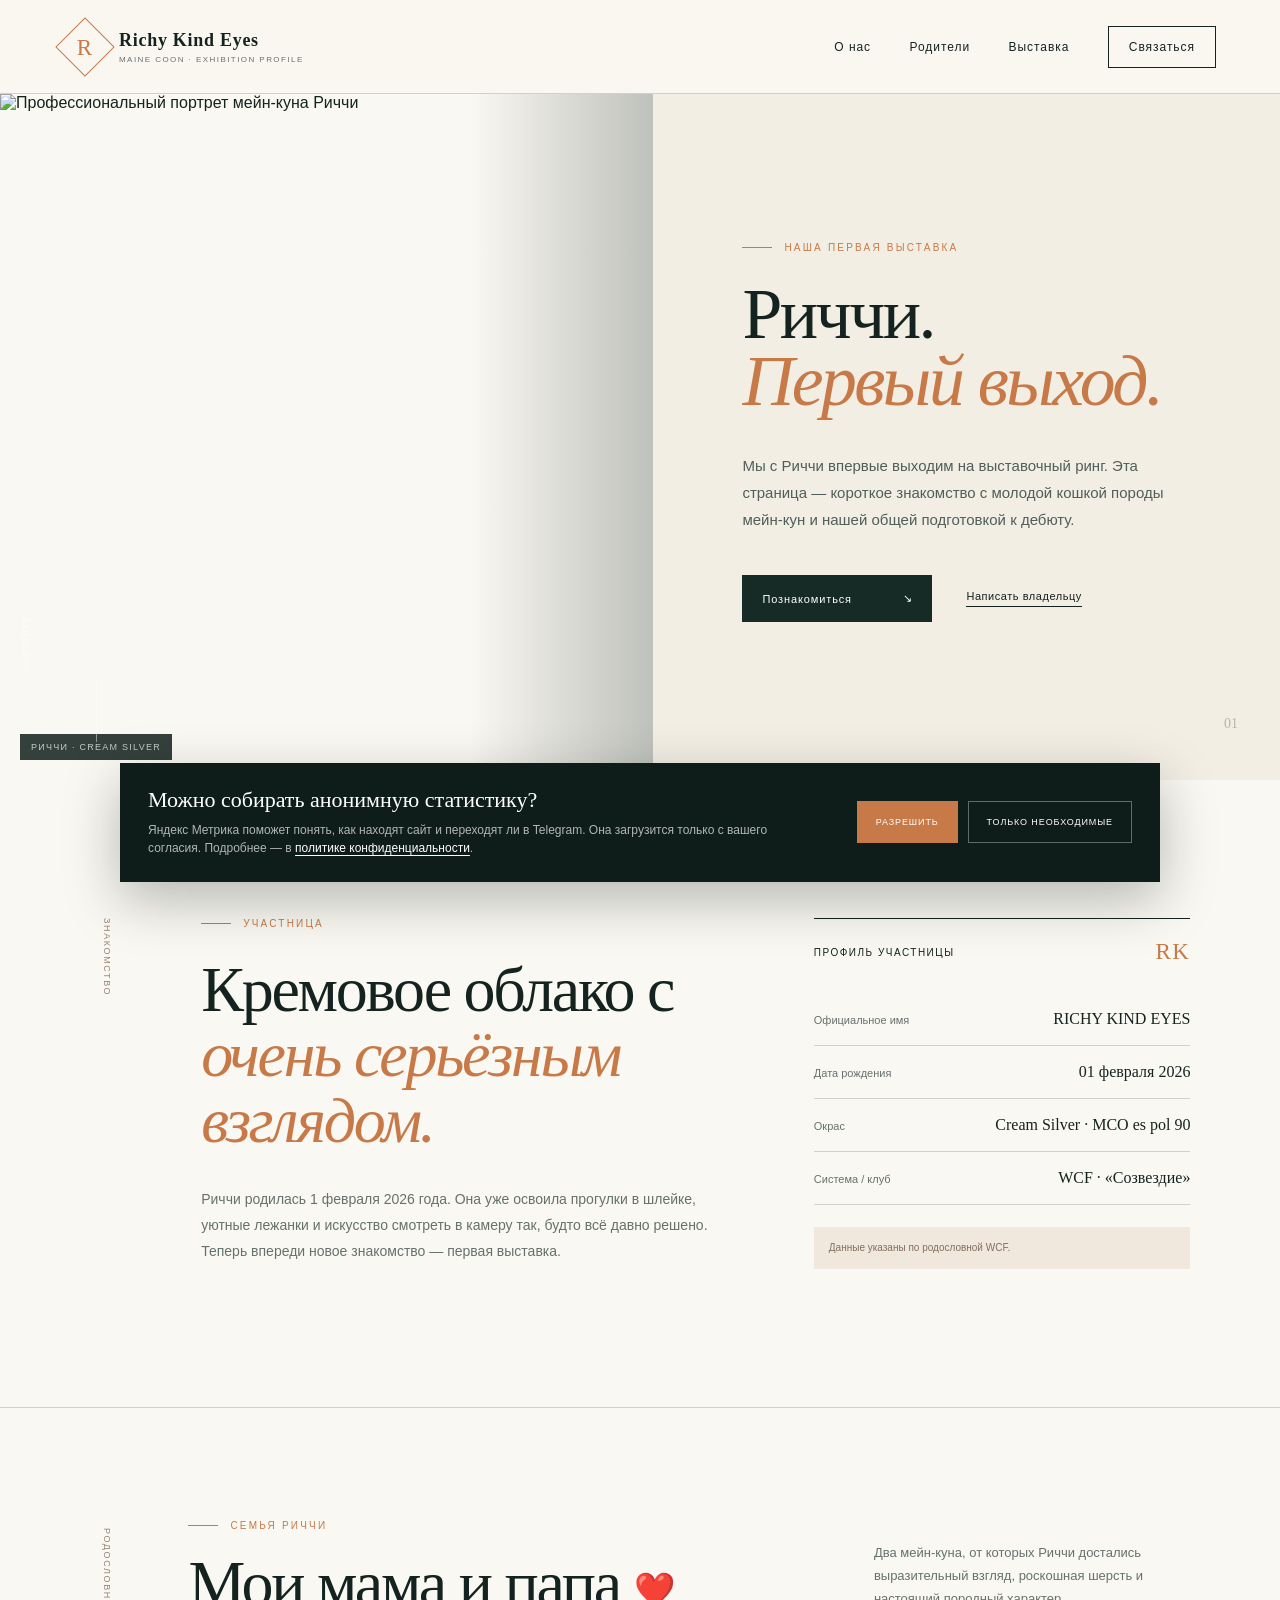
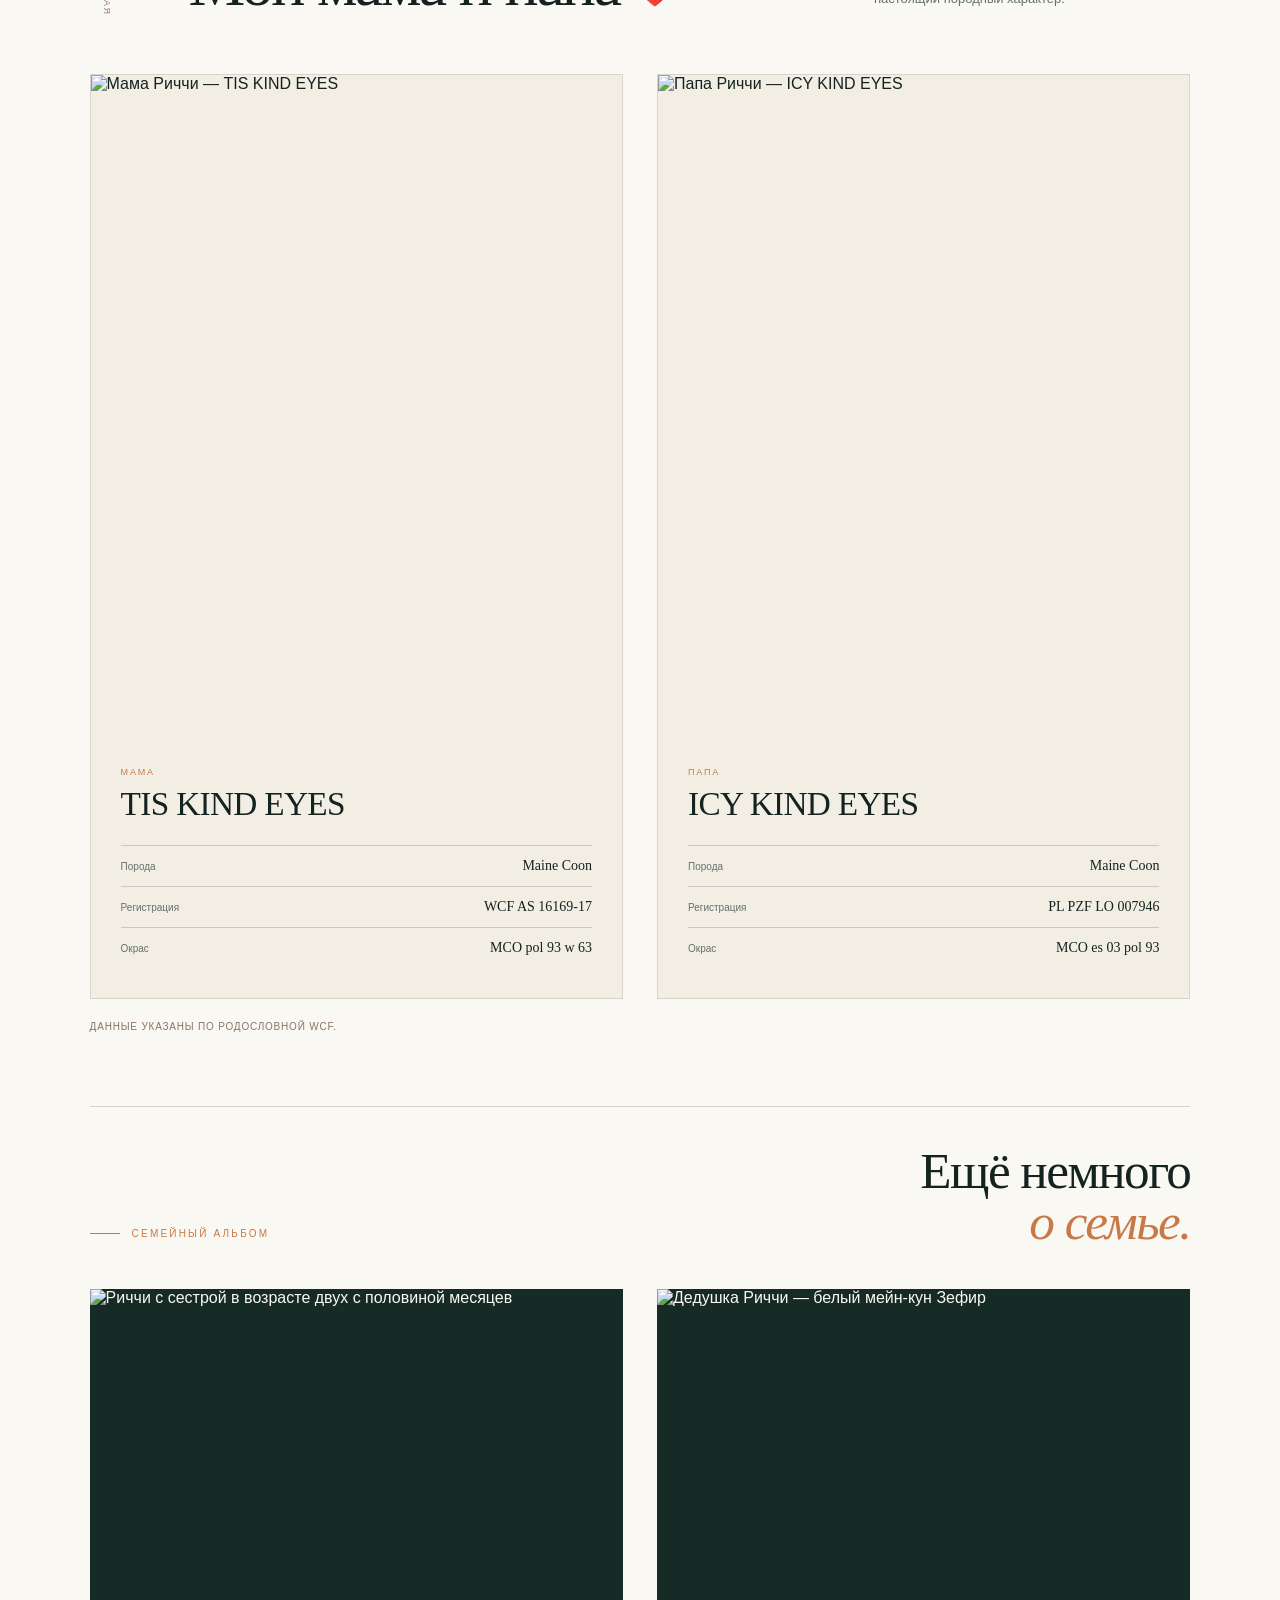
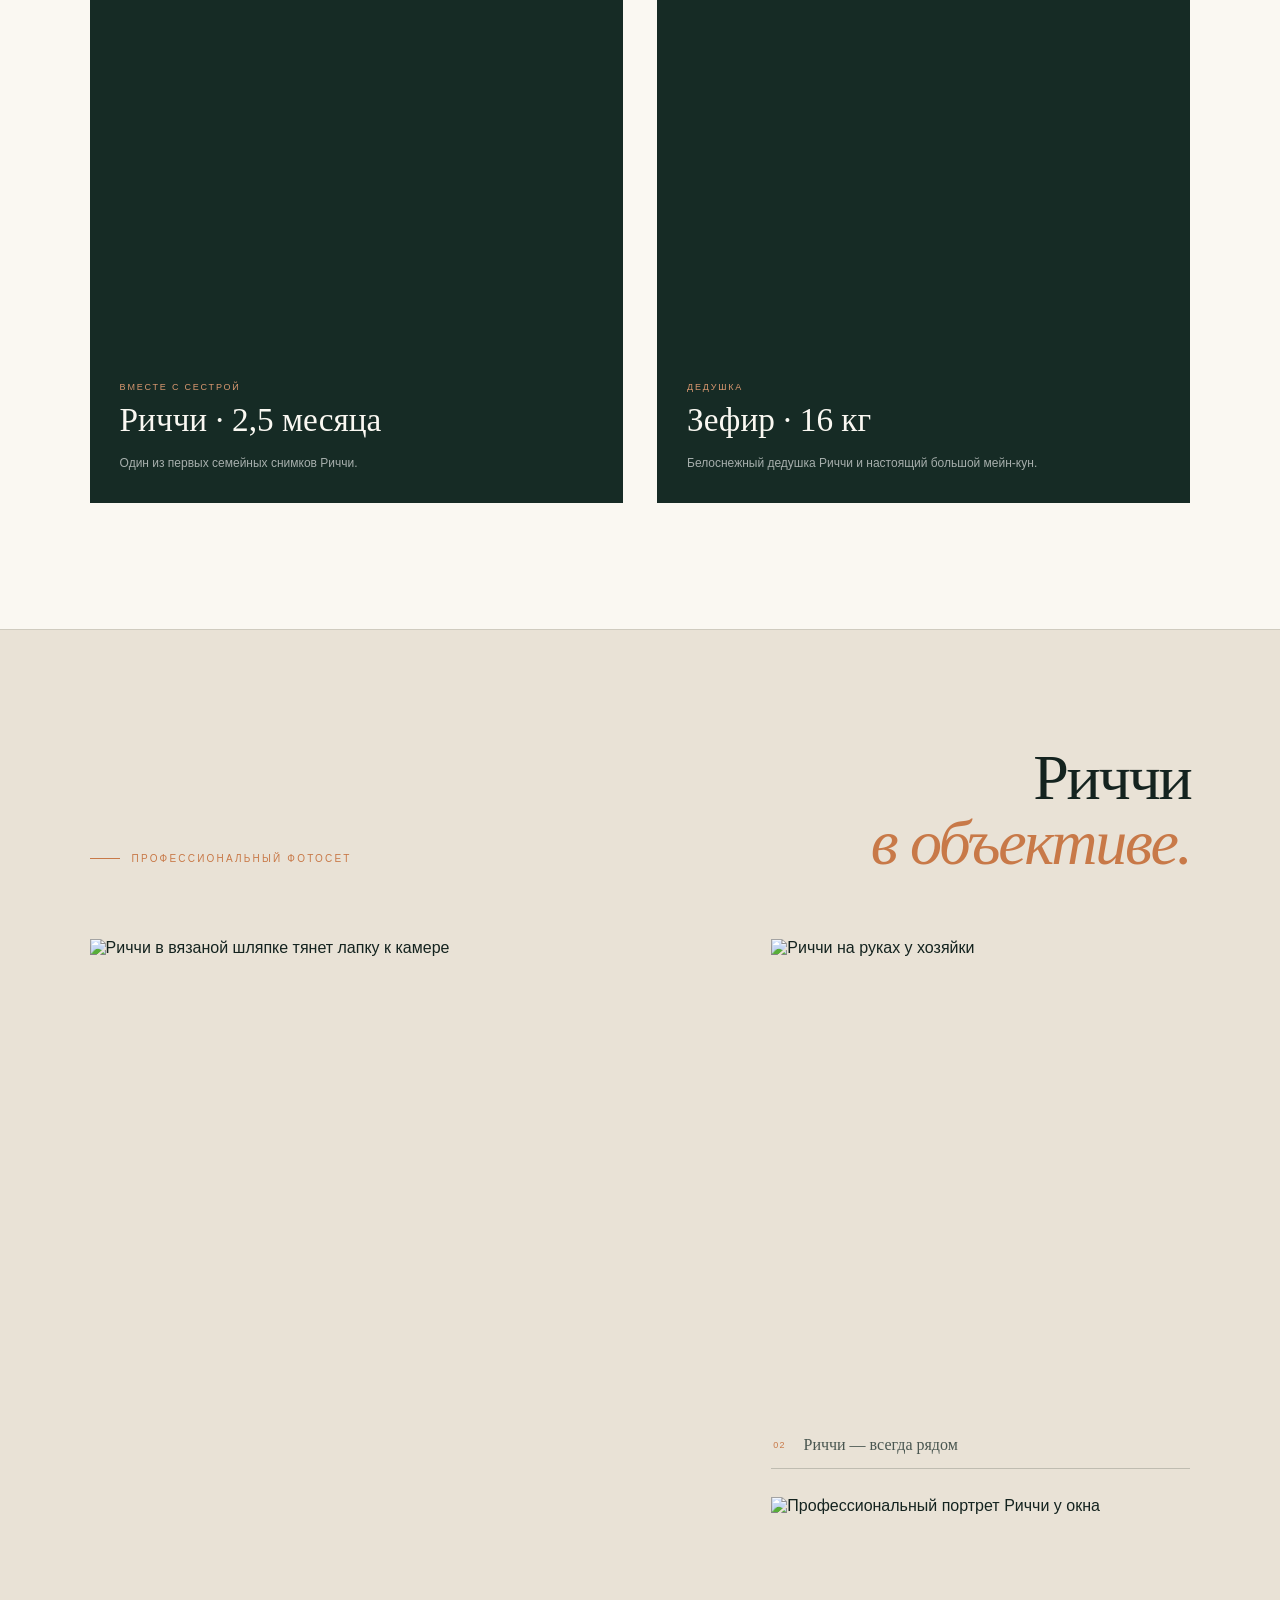
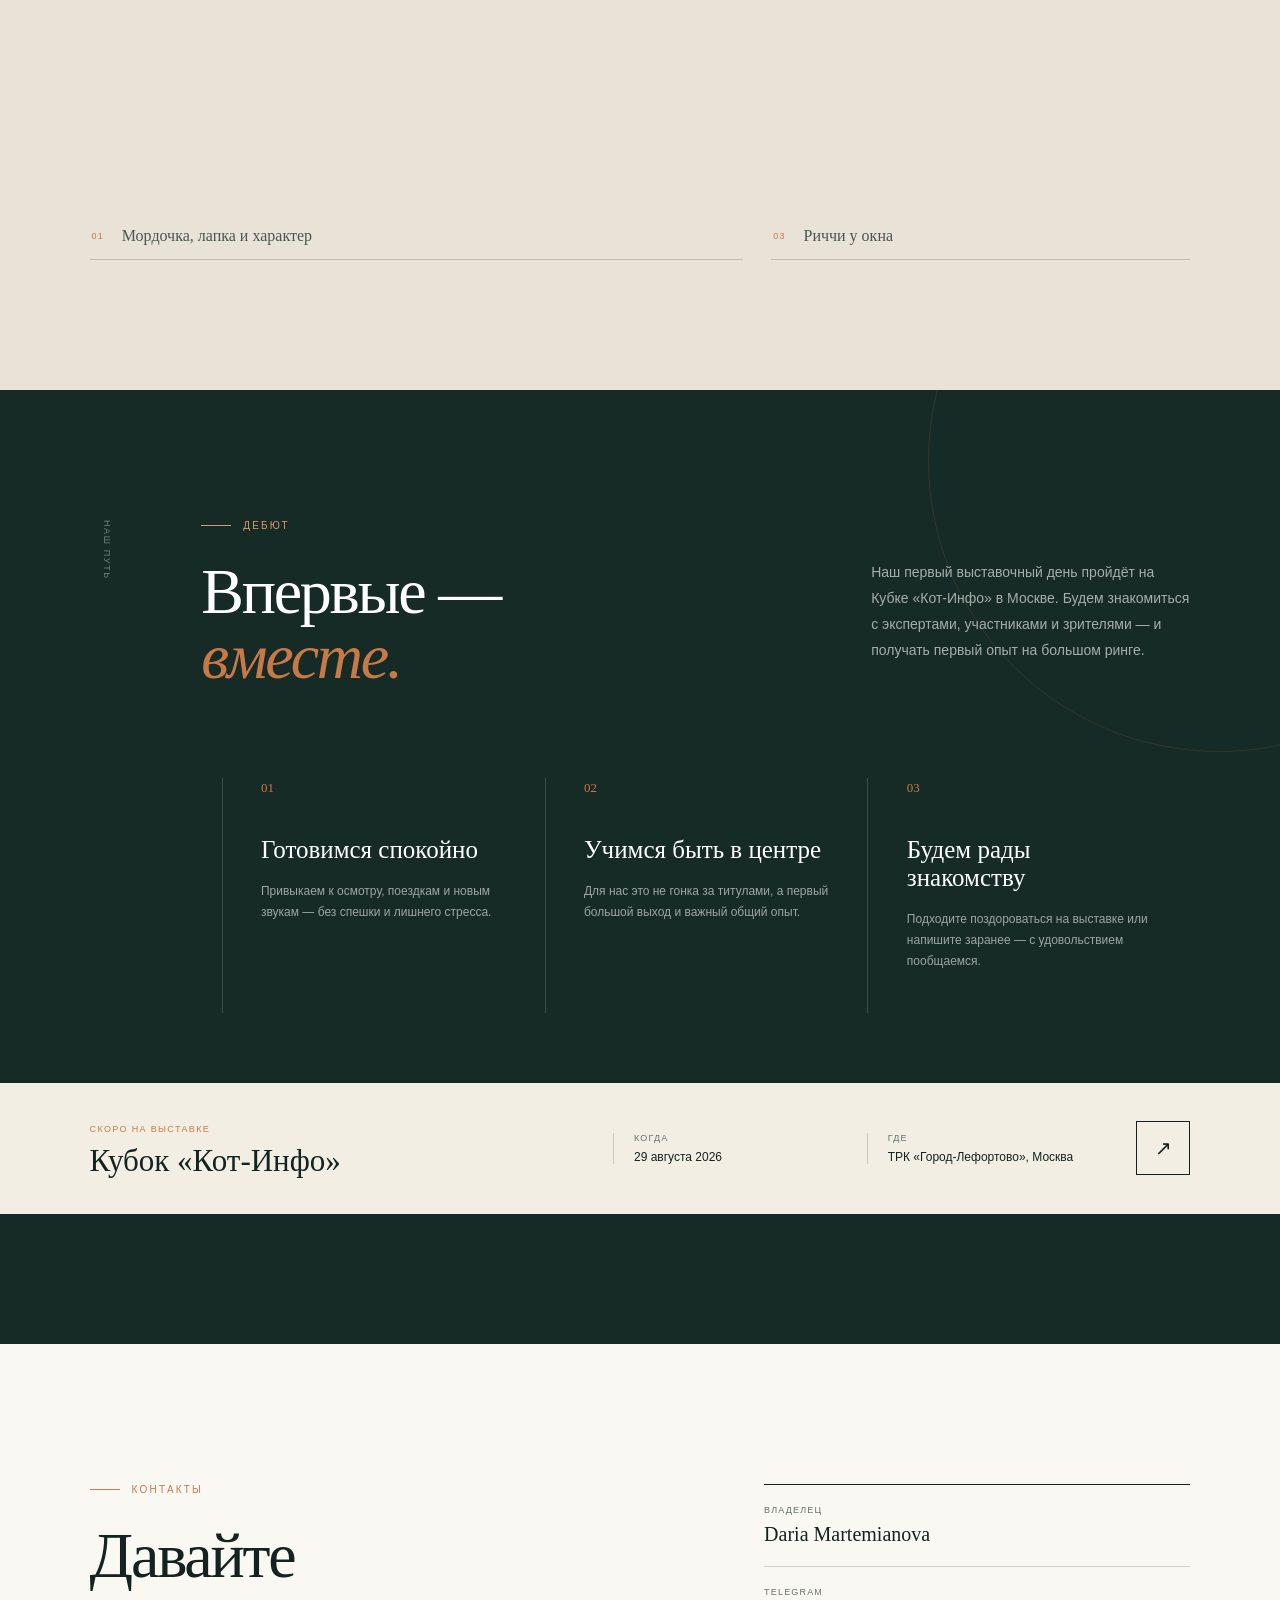
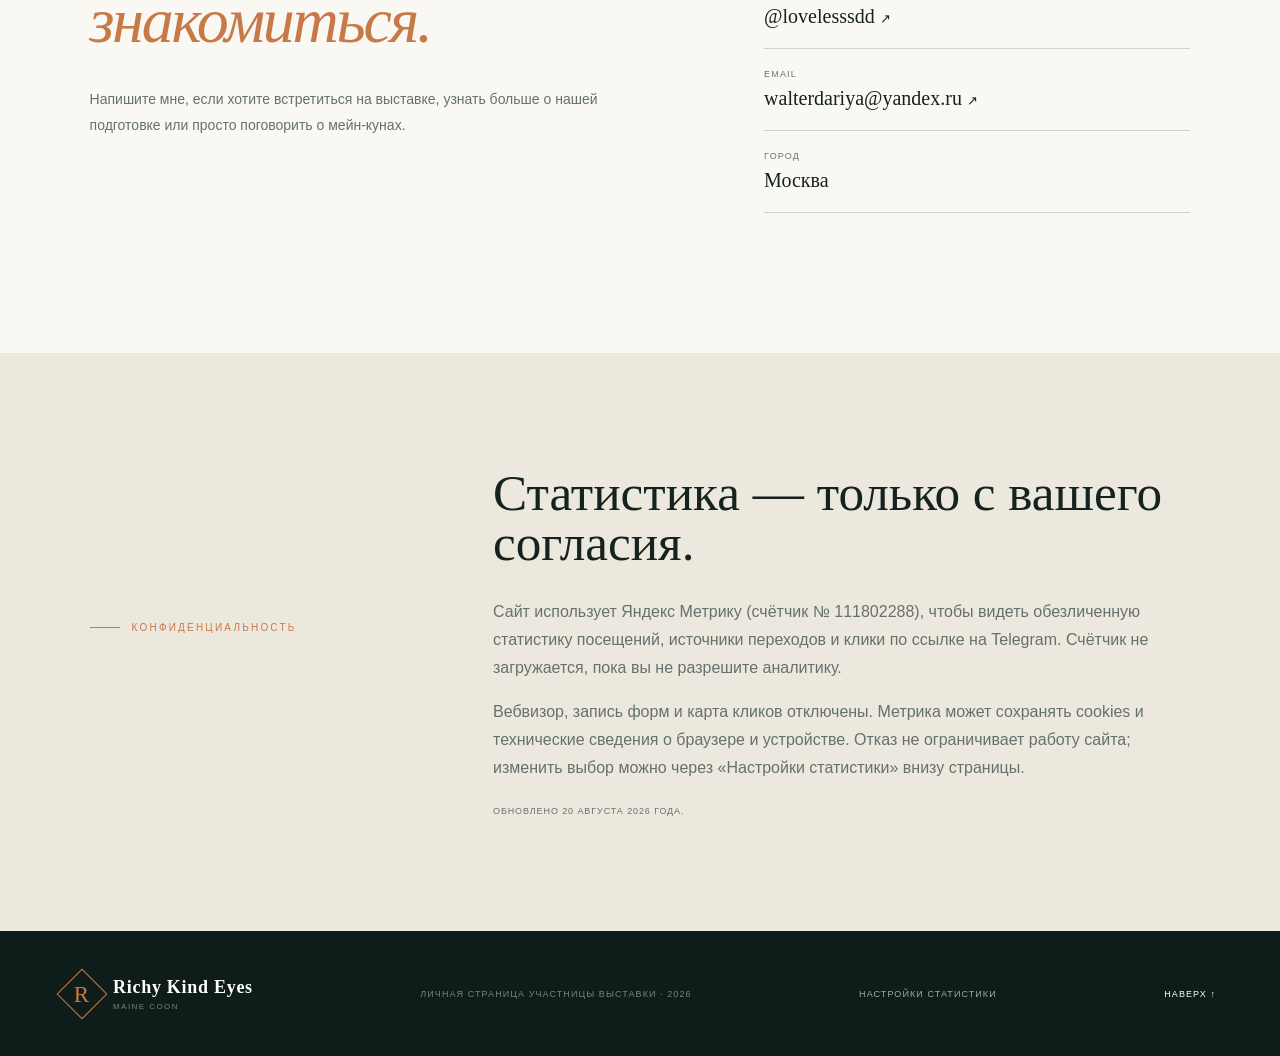
==== docs/index.html @ 2428bc3e "Add privacy-first Yandex Metrica" ====
<!doctype html>
<html lang="ru">
  <head>
    <meta charset="utf-8" />
    <meta name="viewport" content="width=device-width, initial-scale=1" />
    <meta name="theme-color" content="#14231f" />
    <title>Richy Kind Eyes — первая выставка мейн-куна</title>
    <meta
      name="description"
      content="Личная страница мейн-куна Риччи и её владельца: знакомство, первая выставка и контакты."
    />
    <link rel="canonical" href="https://richykindeyespussycat.ru/" />
    <link rel="icon" href="./favicon.svg?v=rk-20260820" type="image/svg+xml" />
    <link rel="stylesheet" href="./styles.css?v=metrika-20260820" />

    <meta property="og:type" content="website" />
    <meta property="og:locale" content="ru_RU" />
    <meta property="og:title" content="Richy Kind Eyes — первая выставка мейн-куна" />
    <meta
      property="og:description"
      content="Знакомство с участницей, история подготовки и контакты владельца."
    />
    <meta property="og:url" content="https://richykindeyespussycat.ru/" />
    <meta property="og:image" content="https://richykindeyespussycat.ru/richy-hero.jpg" />
    <meta property="og:image:width" content="1200" />
    <meta property="og:image:height" content="1600" />
    <meta property="og:image:alt" content="Мейн-кун Риччи" />
    <meta name="twitter:card" content="summary_large_image" />
  </head>
  <body>
    <main>
      <header class="site-header">
        <a class="wordmark" href="#top" aria-label="В начало страницы">
          <span class="wordmark-mark"><i>R</i></span>
          <span>
            <strong>Richy Kind Eyes</strong>
            <small>Maine Coon · exhibition profile</small>
          </span>
        </a>

        <nav aria-label="Навигация по странице">
          <a href="#about">О нас</a>
          <a href="#parents">Родители</a>
          <a href="#show">Выставка</a>
          <a class="nav-contact" href="#contact">Связаться</a>
        </nav>
      </header>

      <section class="hero" id="top">
        <div class="hero-photo">
          <img
            src="./richy-hero.jpg"
            alt="Профессиональный портрет мейн-куна Риччи"
            width="1200"
            height="1600"
            fetchpriority="high"
          />
          <div class="photo-note">Риччи · cream silver</div>
        </div>

        <div class="hero-copy">
          <p class="eyebrow"><span></span> Наша первая выставка</p>
          <h1>Риччи.<em>Первый выход.</em></h1>
          <p class="hero-lead">
            Мы с Риччи впервые выходим на выставочный ринг. Эта страница —
            короткое знакомство с молодой кошкой породы мейн-кун и нашей
            общей подготовкой к дебюту.
          </p>
          <div class="hero-actions">
            <a class="button button-primary" href="#about">
              Познакомиться <span aria-hidden="true">↘</span>
            </a>
            <a class="text-link" href="#contact">Написать владельцу</a>
          </div>
        </div>

        <div class="hero-index" aria-hidden="true">01</div>
        <div class="scroll-cue" aria-hidden="true"><span>листайте</span><i></i></div>
      </section>

      <section class="intro section-shell" id="about">
        <div class="section-label">Знакомство</div>
        <div class="intro-copy">
          <p class="eyebrow"><span></span> Участница</p>
          <h2>Кремовое облако с <em>очень серьёзным взглядом.</em></h2>
          <p>
            Риччи родилась 1 февраля 2026 года. Она уже освоила прогулки в
            шлейке, уютные лежанки и искусство смотреть в камеру так, будто
            всё давно решено. Теперь впереди новое знакомство — первая выставка.
          </p>
        </div>

        <aside class="profile-card" aria-label="Карточка участницы">
          <div class="profile-heading"><span>Профиль участницы</span><strong>RK</strong></div>
          <dl>
            <div><dt>Официальное имя</dt><dd>RICHY KIND EYES</dd></div>
            <div><dt>Дата рождения</dt><dd>01 февраля 2026</dd></div>
            <div><dt>Окрас</dt><dd>Cream Silver · MCO es pol 90</dd></div>
            <div><dt>Система / клуб</dt><dd>WCF · «Созвездие»</dd></div>
          </dl>
          <p class="pedigree-note">Данные указаны по родословной WCF.</p>
        </aside>
      </section>

      <section class="parents-section" id="parents" aria-labelledby="parents-title">
        <div class="parents-heading section-shell">
          <div class="section-label">Родословная</div>
          <div>
            <p class="eyebrow"><span></span> Семья Риччи</p>
            <h2 id="parents-title">Мои мама и папа <span aria-hidden="true">❤️</span></h2>
          </div>
          <p>
            Два мейн-куна, от которых Риччи достались выразительный взгляд,
            роскошная шерсть и настоящий породный характер.
          </p>
        </div>

        <div class="parents-grid section-shell">
          <article class="parent-card parent-card-mother">
            <div class="parent-photo">
              <img
                src="./richy-mother.jpg"
                alt="Мама Риччи — TIS KIND EYES"
                width="727"
                height="960"
                loading="lazy"
              />
            </div>
            <div class="parent-card-copy">
              <span class="parent-role">Мама</span>
              <h3>TIS KIND EYES</h3>
              <dl>
                <div><dt>Порода</dt><dd>Maine Coon</dd></div>
                <div><dt>Регистрация</dt><dd>WCF AS 16169-17</dd></div>
                <div><dt>Окрас</dt><dd>MCO pol 93 w 63</dd></div>
              </dl>
            </div>
          </article>

          <article class="parent-card parent-card-father">
            <div class="parent-photo">
              <img
                src="./richy-father.jpg"
                alt="Папа Риччи — ICY KIND EYES"
                width="423"
                height="557"
                loading="lazy"
              />
            </div>
            <div class="parent-card-copy">
              <span class="parent-role">Папа</span>
              <h3>ICY KIND EYES</h3>
              <dl>
                <div><dt>Порода</dt><dd>Maine Coon</dd></div>
                <div><dt>Регистрация</dt><dd>PL PZF LO 007946</dd></div>
                <div><dt>Окрас</dt><dd>MCO es 03 pol 93</dd></div>
              </dl>
            </div>
          </article>
        </div>
        <p class="parents-note section-shell">Данные указаны по родословной WCF.</p>

        <div class="family-album section-shell" aria-labelledby="family-album-title">
          <div class="family-album-heading">
            <p class="eyebrow"><span></span> Семейный альбом</p>
            <h3 id="family-album-title">Ещё немного <em>о семье.</em></h3>
          </div>
          <div class="family-album-grid">
            <figure class="family-story family-story-sisters">
              <div class="family-story-photo">
                <img
                  src="./richy-with-sister.webp"
                  alt="Риччи с сестрой в возрасте двух с половиной месяцев"
                  width="720"
                  height="960"
                  loading="lazy"
                />
              </div>
              <figcaption>
                <span>Вместе с сестрой</span>
                <strong>Риччи · 2,5 месяца</strong>
                <p>Один из первых семейных снимков Риччи.</p>
              </figcaption>
            </figure>

            <figure class="family-story family-story-grandfather">
              <div class="family-story-photo">
                <img
                  src="./richy-grandfather-zefir.png"
                  alt="Дедушка Риччи — белый мейн-кун Зефир"
                  width="742"
                  height="737"
                  loading="lazy"
                />
              </div>
              <figcaption>
                <span>Дедушка</span>
                <strong>Зефир · 16 кг</strong>
                <p>Белоснежный дедушка Риччи и настоящий большой мейн-кун.</p>
              </figcaption>
            </figure>
          </div>
        </div>
      </section>

      <section class="gallery-section" aria-labelledby="gallery-title">
        <div class="gallery-heading section-shell">
          <p class="eyebrow"><span></span> Профессиональный фотосет</p>
          <h2 id="gallery-title">Риччи <em>в объективе.</em></h2>
        </div>
        <div class="gallery-grid section-shell">
          <figure class="gallery-card gallery-card-featured">
            <img
              src="./richy-hat.jpg"
              alt="Риччи в вязаной шляпке тянет лапку к камере"
              width="1440"
              height="1920"
              loading="lazy"
            />
            <figcaption><span>01</span> Мордочка, лапка и характер</figcaption>
          </figure>
          <figure class="gallery-card gallery-card-right-top">
            <img
              src="./richy-portrait.jpg"
              alt="Риччи на руках у хозяйки"
              width="1674"
              height="1920"
              loading="lazy"
            />
            <figcaption><span>02</span> Риччи — всегда рядом</figcaption>
          </figure>
          <figure class="gallery-card gallery-card-right-bottom">
            <img
              src="./richy-window.png"
              alt="Профессиональный портрет Риччи у окна"
              width="1448"
              height="1086"
              loading="lazy"
            />
            <figcaption><span>03</span> Риччи у окна</figcaption>
          </figure>
        </div>
      </section>

      <section class="show-section" id="show">
        <div class="show-heading section-shell">
          <div class="section-label">Наш путь</div>
          <div>
            <p class="eyebrow light"><span></span> Дебют</p>
            <h2>Впервые — <em>вместе.</em></h2>
          </div>
          <p class="show-intro">
            Наш первый выставочный день пройдёт на Кубке «Кот-Инфо» в Москве.
            Будем знакомиться с экспертами, участниками и зрителями — и получать
            первый опыт на большом ринге.
          </p>
        </div>

        <div class="steps section-shell">
          <article class="step">
            <span>01</span><h3>Готовимся спокойно</h3>
            <p>Привыкаем к осмотру, поездкам и новым звукам — без спешки и лишнего стресса.</p>
          </article>
          <article class="step">
            <span>02</span><h3>Учимся быть в центре</h3>
            <p>Для нас это не гонка за титулами, а первый большой выход и важный общий опыт.</p>
          </article>
          <article class="step">
            <span>03</span><h3>Будем рады знакомству</h3>
            <p>Подходите поздороваться на выставке или напишите заранее — с удовольствием пообщаемся.</p>
          </article>
        </div>

        <div class="event-card section-shell">
          <div><span>Скоро на выставке</span><h3>Кубок «Кот-Инфо»</h3></div>
          <dl>
            <div><dt>Когда</dt><dd>29 августа 2026</dd></div>
            <div><dt>Где</dt><dd>ТРК «Город-Лефортово», Москва</dd></div>
          </dl>
          <a
            href="https://cat-info.ru/page6"
            target="_blank"
            rel="noreferrer"
            aria-label="Открыть страницу выставки Кубок Кот-Инфо"
          >↗</a>
        </div>
      </section>

      <section class="contact section-shell" id="contact">
        <div class="contact-main">
          <p class="eyebrow"><span></span> Контакты</p>
          <h2>Давайте <em>знакомиться.</em></h2>
          <p>
            Напишите мне, если хотите встретиться на выставке, узнать больше
            о нашей подготовке или просто поговорить о мейн-кунах.
          </p>
        </div>

        <address class="contact-list">
          <div><span>Владелец</span><strong>Daria Martemianova</strong></div>
          <div>
            <span>Telegram</span>
            <a
              href="https://t.me/lovelesssdd"
              target="_blank"
              rel="noreferrer"
              data-analytics-goal="telegram_click"
            >
              @lovelesssdd <i aria-hidden="true">↗</i>
            </a>
          </div>
          <div>
            <span>Email</span>
            <a href="mailto:walterdariya@yandex.ru">
              walterdariya@yandex.ru <i aria-hidden="true">↗</i>
            </a>
          </div>
          <div><span>Город</span><strong>Москва</strong></div>
        </address>
      </section>

      <section class="privacy-section section-shell" id="privacy" aria-labelledby="privacy-title">
        <p class="eyebrow"><span></span> Конфиденциальность</p>
        <div>
          <h2 id="privacy-title">Статистика — только с вашего согласия.</h2>
          <p>
            Сайт использует Яндекс Метрику (счётчик № 111802288), чтобы видеть
            обезличенную статистику посещений, источники переходов и клики по
            ссылке на Telegram. Счётчик не загружается, пока вы не разрешите
            аналитику.
          </p>
          <p>
            Вебвизор, запись форм и карта кликов отключены. Метрика может
            сохранять cookies и технические сведения о браузере и устройстве.
            Отказ не ограничивает работу сайта; изменить выбор можно через
            «Настройки статистики» внизу страницы.
          </p>
          <small>Обновлено 20 августа 2026 года.</small>
        </div>
      </section>

      <footer>
        <a class="wordmark footer-mark" href="#top">
          <span class="wordmark-mark"><i>R</i></span>
          <span><strong>Richy Kind Eyes</strong><small>Maine Coon</small></span>
        </a>
        <p>Личная страница участницы выставки · 2026</p>
        <button class="analytics-settings" type="button">Настройки статистики</button>
        <a class="back-top" href="#top">Наверх ↑</a>
      </footer>
    </main>
    <script src="./analytics.js?v=20260820"></script>
  </body>
</html>
---- docs/styles.css ----
:root {
  --ink: #14231f;
  --forest: #162b25;
  --forest-deep: #0e1d19;
  --cream: #f2eee4;
  --paper: #faf8f2;
  --copper: #c87948;
  --line: rgba(20, 35, 31, 0.18);
  --muted: #65716d;
  --serif: "Iowan Old Style", "Palatino Linotype", Palatino, Georgia, serif;
}

* {
  box-sizing: border-box;
}

html {
  scroll-behavior: smooth;
  background: var(--paper);
}

body {
  margin: 0;
  background: var(--paper);
  color: var(--ink);
  font-family: Inter, "Helvetica Neue", Arial, sans-serif;
  -webkit-font-smoothing: antialiased;
}

a {
  color: inherit;
  text-decoration: none;
}

a:focus-visible {
  outline: 2px solid var(--copper);
  outline-offset: 5px;
}

.site-header {
  align-items: center;
  background: rgba(250, 248, 242, 0.93);
  border-bottom: 1px solid var(--line);
  display: flex;
  height: 94px;
  justify-content: space-between;
  left: 0;
  padding: 0 clamp(24px, 5vw, 80px);
  position: absolute;
  right: 0;
  top: 0;
  z-index: 10;
}

.wordmark {
  align-items: center;
  display: inline-flex;
  gap: 13px;
}

.wordmark-mark {
  align-items: center;
  border: 1px solid var(--copper);
  color: var(--copper);
  display: inline-flex;
  font-family: var(--serif);
  font-size: 23px;
  height: 42px;
  justify-content: center;
  line-height: 1;
  transform: rotate(45deg);
  width: 42px;
}

.wordmark-mark i {
  font-style: normal;
  transform: rotate(-45deg);
}

.wordmark strong,
.wordmark small {
  display: block;
}

.wordmark strong {
  font-family: var(--serif);
  font-size: 18px;
  font-weight: 600;
  letter-spacing: 0.04em;
}

.wordmark small {
  color: var(--muted);
  font-size: 8px;
  letter-spacing: 0.18em;
  margin-top: 4px;
  text-transform: uppercase;
}

.site-header nav {
  align-items: center;
  display: flex;
  font-size: 12px;
  gap: clamp(24px, 3vw, 52px);
  letter-spacing: 0.08em;
}

.site-header nav a:not(.nav-contact) {
  transition: color 180ms ease;
}

.site-header nav a:not(.nav-contact):hover {
  color: var(--copper);
}

.nav-contact {
  border: 1px solid var(--ink);
  padding: 13px 20px;
  transition: background 180ms ease, color 180ms ease;
}

.nav-contact:hover {
  background: var(--ink);
  color: var(--paper);
}

.hero {
  display: grid;
  grid-template-columns: minmax(0, 1.02fr) minmax(0, 0.98fr);
  min-height: 780px;
  padding-top: 94px;
  position: relative;
}

.hero-photo {
  min-height: 686px;
  overflow: hidden;
  position: relative;
}

.hero-photo::after {
  background: linear-gradient(90deg, transparent 72%, rgba(14, 29, 25, 0.25));
  content: "";
  inset: 0;
  pointer-events: none;
  position: absolute;
}

.hero-photo img {
  height: 100%;
  object-fit: cover;
  object-position: 56% center;
  width: 100%;
}

.photo-note {
  background: rgba(14, 29, 25, 0.84);
  bottom: 20px;
  color: rgba(255, 255, 255, 0.72);
  font-size: 9px;
  left: 20px;
  letter-spacing: 0.14em;
  padding: 8px 11px;
  position: absolute;
  text-transform: uppercase;
  z-index: 1;
}

.hero-copy {
  align-items: flex-start;
  background: var(--cream);
  display: flex;
  flex-direction: column;
  justify-content: center;
  padding: 70px clamp(40px, 7vw, 116px) 80px;
}

.eyebrow {
  align-items: center;
  color: var(--copper);
  display: flex;
  font-size: 10px;
  gap: 12px;
  letter-spacing: 0.22em;
  margin: 0 0 28px;
  text-transform: uppercase;
}

.eyebrow span {
  background: currentColor;
  display: inline-block;
  height: 1px;
  width: 30px;
}

.hero h1,
.intro h2,
.parents-section h2,
.gallery-section h2,
.show-section h2,
.contact h2 {
  font-family: var(--serif);
  font-weight: 400;
  letter-spacing: -0.035em;
  margin: 0;
}

.hero h1 {
  font-size: clamp(58px, 5.6vw, 94px);
  line-height: 0.93;
  max-width: 690px;
}

.hero h1 em,
.intro h2 em,
.show-section h2 em,
.contact h2 em {
  color: var(--copper);
  display: block;
  font-weight: 400;
}

.hero-lead {
  color: #4f5e59;
  font-size: 15px;
  line-height: 1.8;
  margin: 38px 0 0;
  max-width: 480px;
}

.hero-actions {
  align-items: center;
  display: flex;
  gap: 34px;
  margin-top: 42px;
}

.button {
  align-items: center;
  display: inline-flex;
  font-size: 11px;
  gap: 30px;
  justify-content: space-between;
  letter-spacing: 0.08em;
  min-width: 190px;
  padding: 17px 20px;
}

.button-primary {
  background: var(--forest);
  color: white;
  transition: background 180ms ease;
}

.button-primary:hover {
  background: var(--copper);
}

.text-link {
  border-bottom: 1px solid var(--ink);
  font-size: 11px;
  letter-spacing: 0.05em;
  padding-bottom: 4px;
}

.hero-index {
  bottom: 48px;
  color: rgba(20, 35, 31, 0.28);
  font-family: var(--serif);
  font-size: 14px;
  position: absolute;
  right: 42px;
}

.scroll-cue {
  align-items: center;
  bottom: 38px;
  color: rgba(255, 255, 255, 0.7);
  display: flex;
  gap: 12px;
  left: 30px;
  position: absolute;
  z-index: 2;
}

.scroll-cue span {
  font-size: 8px;
  letter-spacing: 0.18em;
  text-transform: uppercase;
  transform: rotate(-90deg) translateX(45px);
  transform-origin: left bottom;
}

.scroll-cue i {
  background: rgba(255, 255, 255, 0.45);
  display: block;
  height: 64px;
  width: 1px;
}

.section-shell {
  padding-left: clamp(24px, 7vw, 112px);
  padding-right: clamp(24px, 7vw, 112px);
}

.section-label {
  color: #9b8272;
  font-size: 9px;
  letter-spacing: 0.18em;
  text-transform: uppercase;
  writing-mode: vertical-rl;
}

.intro {
  align-items: start;
  display: grid;
  gap: clamp(36px, 7vw, 110px);
  grid-template-columns: 22px minmax(0, 1fr) minmax(320px, 0.72fr);
  padding-bottom: 138px;
  padding-top: 138px;
}

.intro h2,
.parents-section h2,
.gallery-section h2,
.show-section h2,
.contact h2 {
  font-size: clamp(46px, 5vw, 76px);
  line-height: 1.02;
}

.intro-copy > p:last-child,
.show-intro,
.contact-main > p:last-child {
  color: var(--muted);
  font-size: 14px;
  line-height: 1.85;
  margin: 34px 0 0;
  max-width: 560px;
}

.profile-card {
  border-top: 1px solid var(--ink);
  padding-top: 20px;
}

.profile-heading {
  align-items: center;
  display: flex;
  font-size: 10px;
  justify-content: space-between;
  letter-spacing: 0.15em;
  text-transform: uppercase;
}

.profile-heading strong {
  color: var(--copper);
  font-family: var(--serif);
  font-size: 23px;
  font-weight: 400;
}

.profile-card dl {
  margin: 28px 0 0;
}

.profile-card dl > div {
  align-items: baseline;
  border-bottom: 1px solid var(--line);
  display: flex;
  gap: 20px;
  justify-content: space-between;
  padding: 17px 0;
}

.profile-card dt,
.profile-card dd {
  margin: 0;
}

.profile-card dt {
  color: var(--muted);
  font-size: 11px;
}

.profile-card dd {
  font-family: var(--serif);
  font-size: 16px;
  text-align: right;
}

.pedigree-note {
  background: #f0e8dd;
  color: #846d5e;
  font-size: 10px;
  line-height: 1.55;
  margin: 22px 0 0;
  padding: 13px 15px;
}

.parents-section {
  border-top: 1px solid var(--line);
  padding-bottom: 126px;
  padding-top: 112px;
}

.parents-heading {
  align-items: end;
  display: grid;
  gap: clamp(36px, 6vw, 92px);
  grid-template-columns: 22px minmax(0, 1fr) minmax(260px, 0.52fr);
  margin-bottom: 58px;
}

.parents-heading .eyebrow {
  margin-bottom: 20px;
}

.parents-section h2 span {
  display: inline-block;
  font-size: 0.52em;
  letter-spacing: 0;
  transform: translateY(-0.12em);
}

.parents-heading > p {
  color: var(--muted);
  font-size: 13px;
  line-height: 1.8;
  margin: 0 0 5px;
  max-width: 410px;
}

.parents-grid {
  display: grid;
  gap: 34px;
  grid-template-columns: repeat(2, minmax(0, 1fr));
}

.parent-card {
  background: var(--cream);
  border: 1px solid rgba(20, 35, 31, 0.12);
  margin: 0;
  min-width: 0;
}

.parent-photo {
  aspect-ratio: 4 / 5;
  overflow: hidden;
}

.parent-photo img {
  display: block;
  height: 100%;
  object-fit: cover;
  width: 100%;
}

.parent-card-mother .parent-photo img {
  object-position: center 34%;
}

.parent-card-father .parent-photo img {
  object-position: center 30%;
}

.parent-card-copy {
  padding: 28px 30px 30px;
}

.parent-role {
  color: var(--copper);
  display: block;
  font-size: 9px;
  letter-spacing: 0.2em;
  text-transform: uppercase;
}

.parent-card h3 {
  font-family: var(--serif);
  font-size: clamp(26px, 2.6vw, 39px);
  font-weight: 400;
  letter-spacing: -0.02em;
  margin: 8px 0 22px;
}

.parent-card dl {
  margin: 0;
}

.parent-card dl > div {
  align-items: baseline;
  border-top: 1px solid var(--line);
  display: flex;
  gap: 18px;
  justify-content: space-between;
  padding: 12px 0;
}

.parent-card dt,
.parent-card dd {
  margin: 0;
}

.parent-card dt {
  color: var(--muted);
  font-size: 10px;
}

.parent-card dd {
  font-family: var(--serif);
  font-size: 14px;
  text-align: right;
}

.parents-note {
  color: #8a7567;
  font-size: 10px;
  letter-spacing: 0.08em;
  margin-bottom: 0;
  margin-top: 22px;
  text-transform: uppercase;
}

.family-album {
  margin-top: 74px;
}

.family-album-heading {
  align-items: end;
  border-top: 1px solid var(--line);
  display: flex;
  justify-content: space-between;
  padding-top: 38px;
}

.family-album-heading .eyebrow {
  margin: 0 0 8px;
}

.family-album-heading h3 {
  font-family: var(--serif);
  font-size: clamp(34px, 4vw, 58px);
  font-weight: 400;
  letter-spacing: -0.03em;
  line-height: 1;
  margin: 0;
  text-align: right;
}

.family-album-heading h3 em {
  color: var(--copper);
  display: block;
  font-weight: 400;
}

.family-album-grid {
  display: grid;
  gap: 34px;
  grid-template-columns: repeat(2, minmax(0, 1fr));
  margin-top: 42px;
}

.family-story {
  background: var(--forest);
  color: var(--paper);
  margin: 0;
  min-width: 0;
}

.family-story-photo {
  aspect-ratio: 4 / 5;
  overflow: hidden;
}

.family-story-photo img {
  display: block;
  height: 100%;
  object-fit: cover;
  width: 100%;
}

.family-story-sisters .family-story-photo img {
  object-position: center 38%;
}

.family-story-grandfather .family-story-photo img {
  object-position: center center;
}

.family-story figcaption {
  padding: 26px 30px 29px;
}

.family-story figcaption > span {
  color: #d99870;
  display: block;
  font-size: 9px;
  letter-spacing: 0.2em;
  margin-bottom: 9px;
  text-transform: uppercase;
}

.family-story figcaption strong {
  display: block;
  font-family: var(--serif);
  font-size: clamp(26px, 2.6vw, 38px);
  font-weight: 400;
}

.family-story figcaption p {
  color: rgba(255, 255, 255, 0.62);
  font-size: 12px;
  line-height: 1.7;
  margin: 14px 0 0;
}

.gallery-section {
  background: #e9e2d6;
  border-top: 1px solid rgba(20, 35, 31, 0.12);
  padding-bottom: 130px;
  padding-top: 115px;
}

.gallery-heading {
  align-items: end;
  display: flex;
  justify-content: space-between;
  margin-bottom: 64px;
}

.gallery-heading .eyebrow {
  margin-bottom: 11px;
}

.gallery-section h2 {
  font-size: clamp(46px, 5vw, 76px);
  line-height: 1.02;
  text-align: right;
}

.gallery-section h2 em {
  color: var(--copper);
  display: block;
  font-weight: 400;
}

.gallery-grid {
  align-items: start;
  display: grid;
  gap: 28px;
  grid-template-areas:
    "featured right-top"
    "featured right-bottom";
  grid-template-columns: minmax(0, 1.56fr) minmax(0, 1fr);
}

.gallery-card {
  margin: 0;
  min-width: 0;
}

.gallery-card img {
  display: block;
  height: auto;
  width: 100%;
}

.gallery-card-featured {
  grid-area: featured;
}

.gallery-card-right-top {
  grid-area: right-top;
}

.gallery-card-right-bottom {
  grid-area: right-bottom;
}

.gallery-card figcaption {
  align-items: center;
  border-bottom: 1px solid rgba(20, 35, 31, 0.2);
  color: #495650;
  display: flex;
  font-family: var(--serif);
  font-size: 16px;
  gap: 18px;
  padding: 16px 2px 14px;
}

.gallery-card figcaption span {
  color: var(--copper);
  font-family: Inter, "Helvetica Neue", Arial, sans-serif;
  font-size: 9px;
  letter-spacing: 0.12em;
}

.show-section {
  background: var(--forest);
  color: white;
  overflow: hidden;
  padding: 130px 0;
  position: relative;
}

.show-section::before {
  border: 1px solid rgba(200, 121, 72, 0.15);
  border-radius: 50%;
  content: "";
  height: 580px;
  position: absolute;
  right: -230px;
  top: -220px;
  width: 580px;
}

.show-heading {
  align-items: start;
  display: grid;
  gap: clamp(36px, 7vw, 110px);
  grid-template-columns: 22px minmax(0, 1fr) minmax(280px, 0.55fr);
  position: relative;
  z-index: 1;
}

.show-heading .section-label {
  color: rgba(255, 255, 255, 0.4);
}

.eyebrow.light {
  color: #d79a72;
}

.show-intro {
  color: rgba(255, 255, 255, 0.62);
  margin-top: 40px;
}

.steps {
  display: grid;
  grid-template-columns: repeat(3, 1fr);
  margin-top: 88px;
  padding-left: calc(clamp(24px, 7vw, 112px) + 132px);
}

.step {
  border-left: 1px solid rgba(255, 255, 255, 0.16);
  min-height: 235px;
  padding: 0 clamp(25px, 3vw, 48px);
}

.step > span {
  color: var(--copper);
  font-family: var(--serif);
  font-size: 13px;
}

.step h3 {
  font-family: var(--serif);
  font-size: 25px;
  font-weight: 400;
  margin: 40px 0 17px;
}

.step p {
  color: rgba(255, 255, 255, 0.58);
  font-size: 12px;
  line-height: 1.75;
  margin: 0;
  max-width: 260px;
}

.event-card {
  align-items: center;
  background: var(--cream);
  color: var(--ink);
  display: grid;
  gap: 40px;
  grid-template-columns: 1fr 1fr 54px;
  margin-top: 70px;
  padding-bottom: 35px;
  padding-top: 35px;
}

.event-card > div > span {
  color: var(--copper);
  font-size: 9px;
  letter-spacing: 0.15em;
  text-transform: uppercase;
}

.event-card h3 {
  font-family: var(--serif);
  font-size: 31px;
  font-weight: 400;
  margin: 7px 0 0;
}

.event-card dl {
  display: grid;
  gap: 24px;
  grid-template-columns: 1fr 1fr;
  margin: 0;
}

.event-card dl div {
  border-left: 1px solid var(--line);
  padding-left: 20px;
}

.event-card dt {
  color: var(--muted);
  font-size: 9px;
  letter-spacing: 0.13em;
  text-transform: uppercase;
}

.event-card dd {
  font-size: 12px;
  margin: 7px 0 0;
}

.event-card > a {
  align-items: center;
  border: 1px solid var(--ink);
  display: flex;
  font-size: 20px;
  height: 54px;
  justify-content: center;
  transition: background 180ms ease, color 180ms ease;
  width: 54px;
}

.event-card > a:hover {
  background: var(--ink);
  color: white;
}

.contact {
  display: grid;
  gap: clamp(50px, 10vw, 160px);
  grid-template-columns: 1fr 0.78fr;
  padding-bottom: 140px;
  padding-top: 140px;
}

.contact-list {
  border-top: 1px solid var(--ink);
  font-style: normal;
}

.contact-list > div {
  border-bottom: 1px solid var(--line);
  padding: 20px 0;
}

.contact-list span,
.contact-list strong,
.contact-list a {
  display: block;
}

.contact-list span {
  color: var(--muted);
  font-size: 9px;
  letter-spacing: 0.13em;
  margin-bottom: 8px;
  text-transform: uppercase;
}

.contact-list strong,
.contact-list a {
  font-family: var(--serif);
  font-size: 20px;
  font-weight: 400;
}

.contact-list a {
  transition: color 180ms ease;
}

.contact-list a:hover {
  color: var(--copper);
}

.contact-list a i {
  font-family: Inter, "Helvetica Neue", Arial, sans-serif;
  font-size: 13px;
  font-style: normal;
}

.privacy-section {
  background: #ede8dd;
  display: grid;
  gap: clamp(34px, 7vw, 120px);
  grid-template-columns: minmax(180px, 0.45fr) minmax(0, 1fr);
  padding-bottom: clamp(72px, 9vw, 130px);
  padding-top: clamp(72px, 9vw, 130px);
}

.privacy-section h2 {
  font-family: var(--serif);
  font-size: clamp(34px, 4vw, 58px);
  font-weight: 400;
  line-height: 0.98;
  margin: 0 0 30px;
  max-width: 780px;
}

.privacy-section p:not(.eyebrow) {
  color: var(--muted);
  line-height: 1.75;
  margin: 0;
  max-width: 760px;
}

.privacy-section p:not(.eyebrow) + p {
  margin-top: 16px;
}

.privacy-section small {
  color: var(--muted);
  display: block;
  font-size: 9px;
  letter-spacing: 0.1em;
  margin-top: 24px;
  text-transform: uppercase;
}

.analytics-settings {
  appearance: none;
  background: none;
  border: 0;
  color: rgba(255, 255, 255, 0.62);
  cursor: pointer;
  font: inherit;
  font-size: 9px;
  letter-spacing: 0.12em;
  padding: 0;
  text-transform: uppercase;
}

.analytics-settings:hover,
.analytics-settings:focus-visible {
  color: white;
}

.consent-banner {
  align-items: center;
  background: var(--forest-deep);
  bottom: 18px;
  box-shadow: 0 18px 55px rgba(8, 17, 14, 0.28);
  color: white;
  display: flex;
  gap: 34px;
  justify-content: space-between;
  left: 50%;
  max-width: 1040px;
  padding: 24px 28px;
  position: fixed;
  transform: translateX(-50%);
  width: calc(100% - 36px);
  z-index: 1000;
}

.consent-banner strong {
  font-family: var(--serif);
  font-size: 22px;
  font-weight: 400;
}

.consent-banner p {
  color: rgba(255, 255, 255, 0.68);
  font-size: 12px;
  line-height: 1.55;
  margin: 8px 0 0;
  max-width: 630px;
}

.consent-banner a {
  color: white;
  text-decoration: underline;
  text-underline-offset: 3px;
}

.consent-actions {
  display: flex;
  flex: 0 0 auto;
  gap: 10px;
}

.consent-actions button {
  background: var(--copper);
  border: 1px solid var(--copper);
  color: white;
  cursor: pointer;
  font: inherit;
  font-size: 9px;
  letter-spacing: 0.1em;
  min-height: 42px;
  padding: 0 18px;
  text-transform: uppercase;
}

.consent-actions .consent-secondary {
  background: transparent;
  border-color: rgba(255, 255, 255, 0.34);
}

.consent-actions button:hover,
.consent-actions button:focus-visible {
  border-color: white;
}

footer {
  align-items: center;
  background: var(--forest-deep);
  color: white;
  display: flex;
  justify-content: space-between;
  min-height: 125px;
  padding: 25px clamp(24px, 5vw, 80px);
}

.footer-mark .wordmark-mark {
  height: 36px;
  width: 36px;
}

.footer-mark small,
footer p {
  color: rgba(255, 255, 255, 0.45);
}

footer p,
.back-top {
  font-size: 9px;
  letter-spacing: 0.12em;
  text-transform: uppercase;
}

@media (max-width: 960px) {
  .hero {
    grid-template-columns: 1fr;
  }

  .hero-photo {
    min-height: 610px;
  }

  .hero-copy {
    padding-bottom: 100px;
    padding-top: 90px;
  }

  .hero-index,
  .scroll-cue {
    display: none;
  }

  .intro,
  .show-heading {
    gap: 45px;
    grid-template-columns: 22px 1fr;
  }

  .profile-card,
  .show-intro {
    grid-column: 2;
  }

  .steps {
    padding-left: clamp(66px, 11vw, 112px);
  }

  .contact {
    gap: 70px;
  }
}

@media (max-width: 700px) {
  .site-header {
    height: 78px;
  }

  .site-header nav a:not(.nav-contact) {
    display: none;
  }

  .site-header nav {
    gap: 0;
  }

  .nav-contact {
    padding: 11px 14px;
  }

  .wordmark-mark {
    height: 34px;
    width: 34px;
  }

  .wordmark strong {
    font-size: 15px;
  }

  .wordmark small {
    font-size: 7px;
  }

  .hero {
    padding-top: 78px;
  }

  .hero-photo {
    min-height: 500px;
  }

  .hero-photo img {
    object-position: 60% center;
  }

  .hero-copy {
    padding: 66px 24px 72px;
  }

  .hero h1 {
    font-size: clamp(49px, 15.5vw, 68px);
  }

  .hero-actions {
    align-items: flex-start;
    flex-direction: column;
    gap: 24px;
  }

  .section-label {
    display: none;
  }

  .intro,
  .parents-heading,
  .show-heading {
    display: block;
    padding-bottom: 88px;
    padding-top: 88px;
  }

  .intro {
    padding-bottom: 88px;
  }

  .profile-card {
    margin-top: 58px;
  }

  .parents-section {
    padding-bottom: 88px;
    padding-top: 82px;
  }

  .parents-heading {
    margin-bottom: 42px;
    padding-bottom: 0;
    padding-top: 0;
  }

  .parents-heading > p {
    margin-top: 26px;
  }

  .parents-grid {
    display: block;
  }

  .parent-card + .parent-card {
    margin-top: 34px;
  }

  .parent-card-copy {
    padding: 25px 24px 26px;
  }

  .family-album {
    margin-top: 58px;
  }

  .family-album-heading {
    align-items: flex-start;
    display: block;
    padding-top: 32px;
  }

  .family-album-heading .eyebrow {
    margin-bottom: 20px;
  }

  .family-album-heading h3 {
    text-align: left;
  }

  .family-album-grid {
    display: block;
    margin-top: 34px;
  }

  .family-story + .family-story {
    margin-top: 34px;
  }

  .family-story figcaption {
    padding: 24px;
  }

  .gallery-section {
    padding-bottom: 88px;
    padding-top: 82px;
  }

  .gallery-heading {
    align-items: flex-start;
    display: block;
    margin-bottom: 42px;
  }

  .gallery-section h2 {
    text-align: left;
  }

  .gallery-grid {
    display: block;
  }

  .gallery-card + .gallery-card {
    margin-top: 36px;
  }

  .show-section {
    padding: 0 0 88px;
  }

  .show-intro {
    margin-top: 28px;
  }

  .steps {
    display: block;
    margin-top: 0;
    padding-left: 24px;
    padding-right: 24px;
  }

  .step {
    border-bottom: 1px solid rgba(255, 255, 255, 0.16);
    border-left: 0;
    min-height: 0;
    padding: 28px 0 32px;
  }

  .step h3 {
    margin: 17px 0 12px;
  }

  .event-card {
    align-items: start;
    display: grid;
    grid-template-columns: 1fr 54px;
    margin: 50px 16px 0;
    padding: 28px 24px;
  }

  .event-card dl {
    display: block;
    grid-column: 1 / -1;
    grid-row: 2;
  }

  .event-card dl div {
    margin-top: 18px;
  }

  .event-card > a {
    grid-column: 2;
    grid-row: 1;
  }

  .contact {
    display: block;
    padding-bottom: 88px;
    padding-top: 88px;
  }

  .contact-list {
    margin-top: 58px;
  }

  .privacy-section {
    display: block;
  }

  .privacy-section > div {
    margin-top: 28px;
  }

  .consent-banner {
    align-items: stretch;
    bottom: 10px;
    display: block;
    padding: 22px;
    width: calc(100% - 20px);
  }

  .consent-actions {
    flex-direction: column;
    margin-top: 20px;
  }

  .consent-actions button {
    width: 100%;
  }

  footer {
    align-items: flex-start;
    flex-direction: column;
    gap: 28px;
    padding-bottom: 38px;
    padding-top: 38px;
  }

  footer p {
    margin: 0;
  }
}

@media (prefers-reduced-motion: reduce) {
  html {
    scroll-behavior: auto;
  }
}
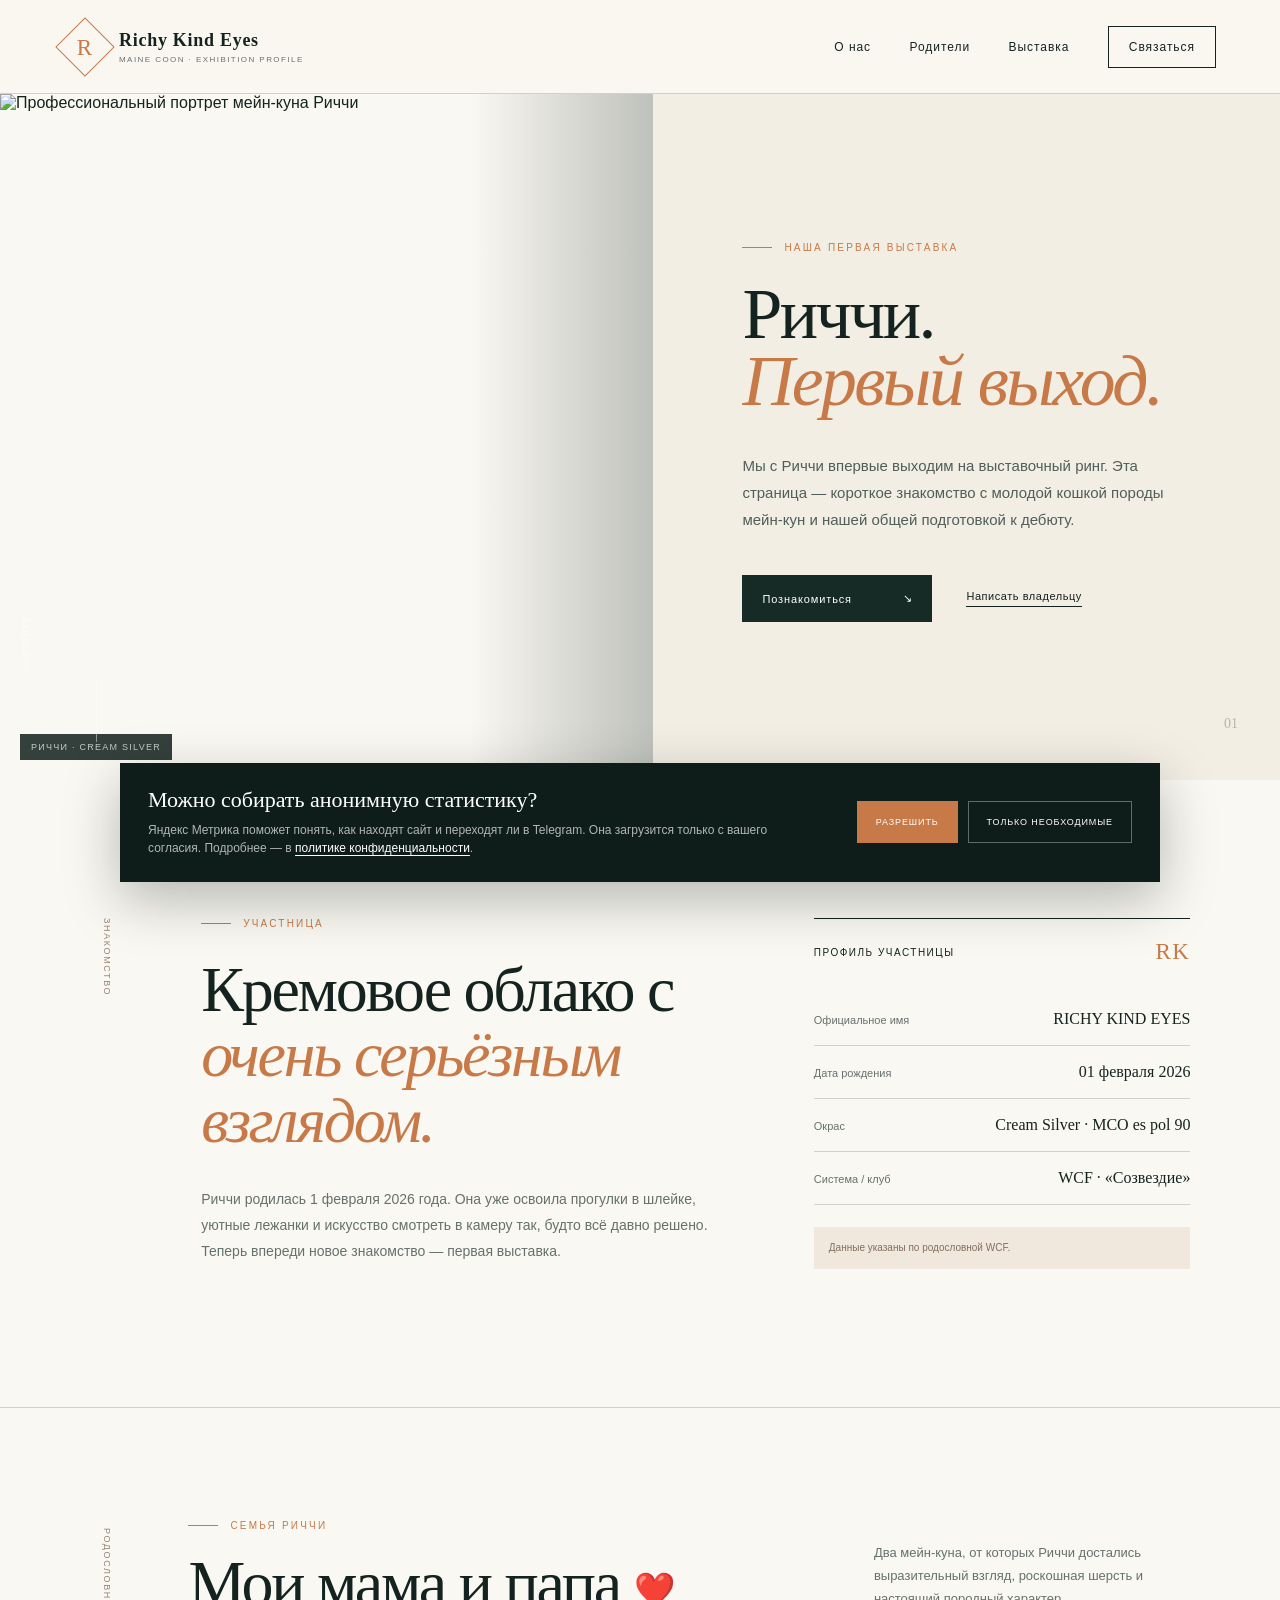
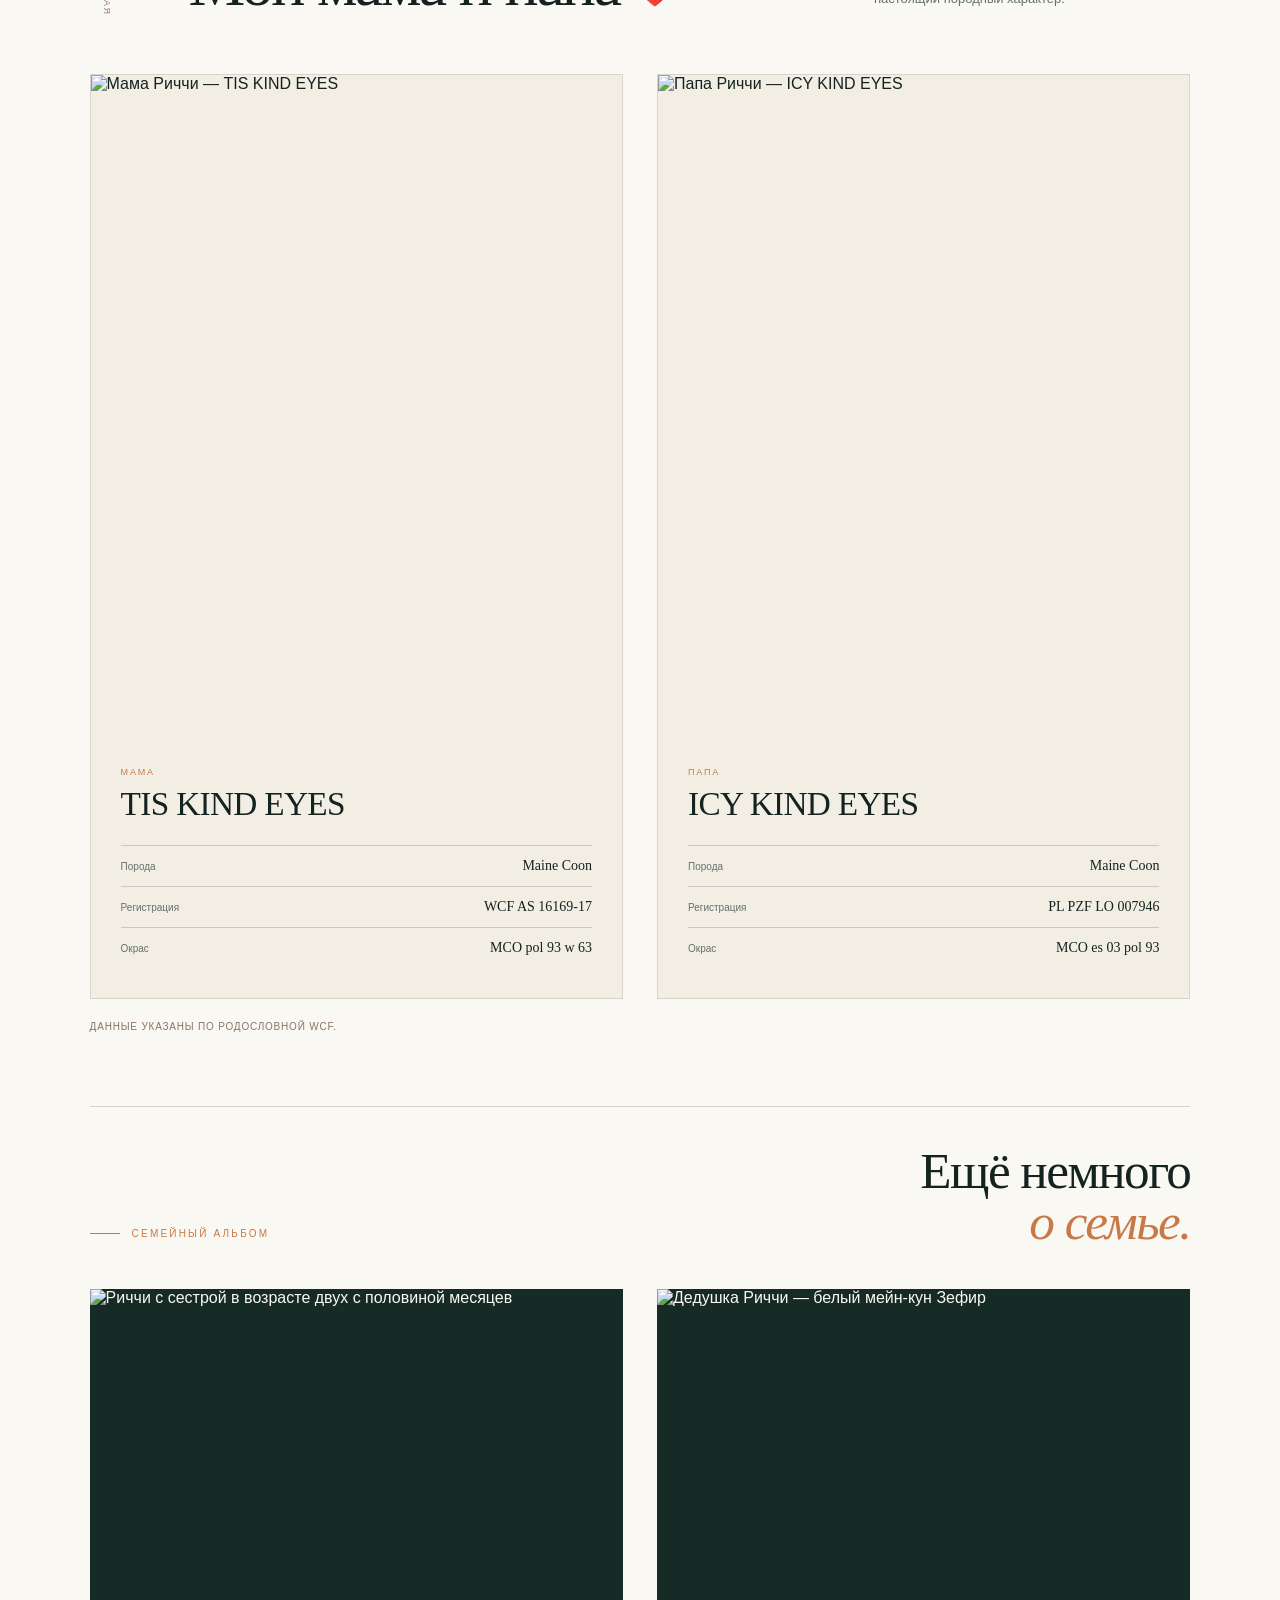
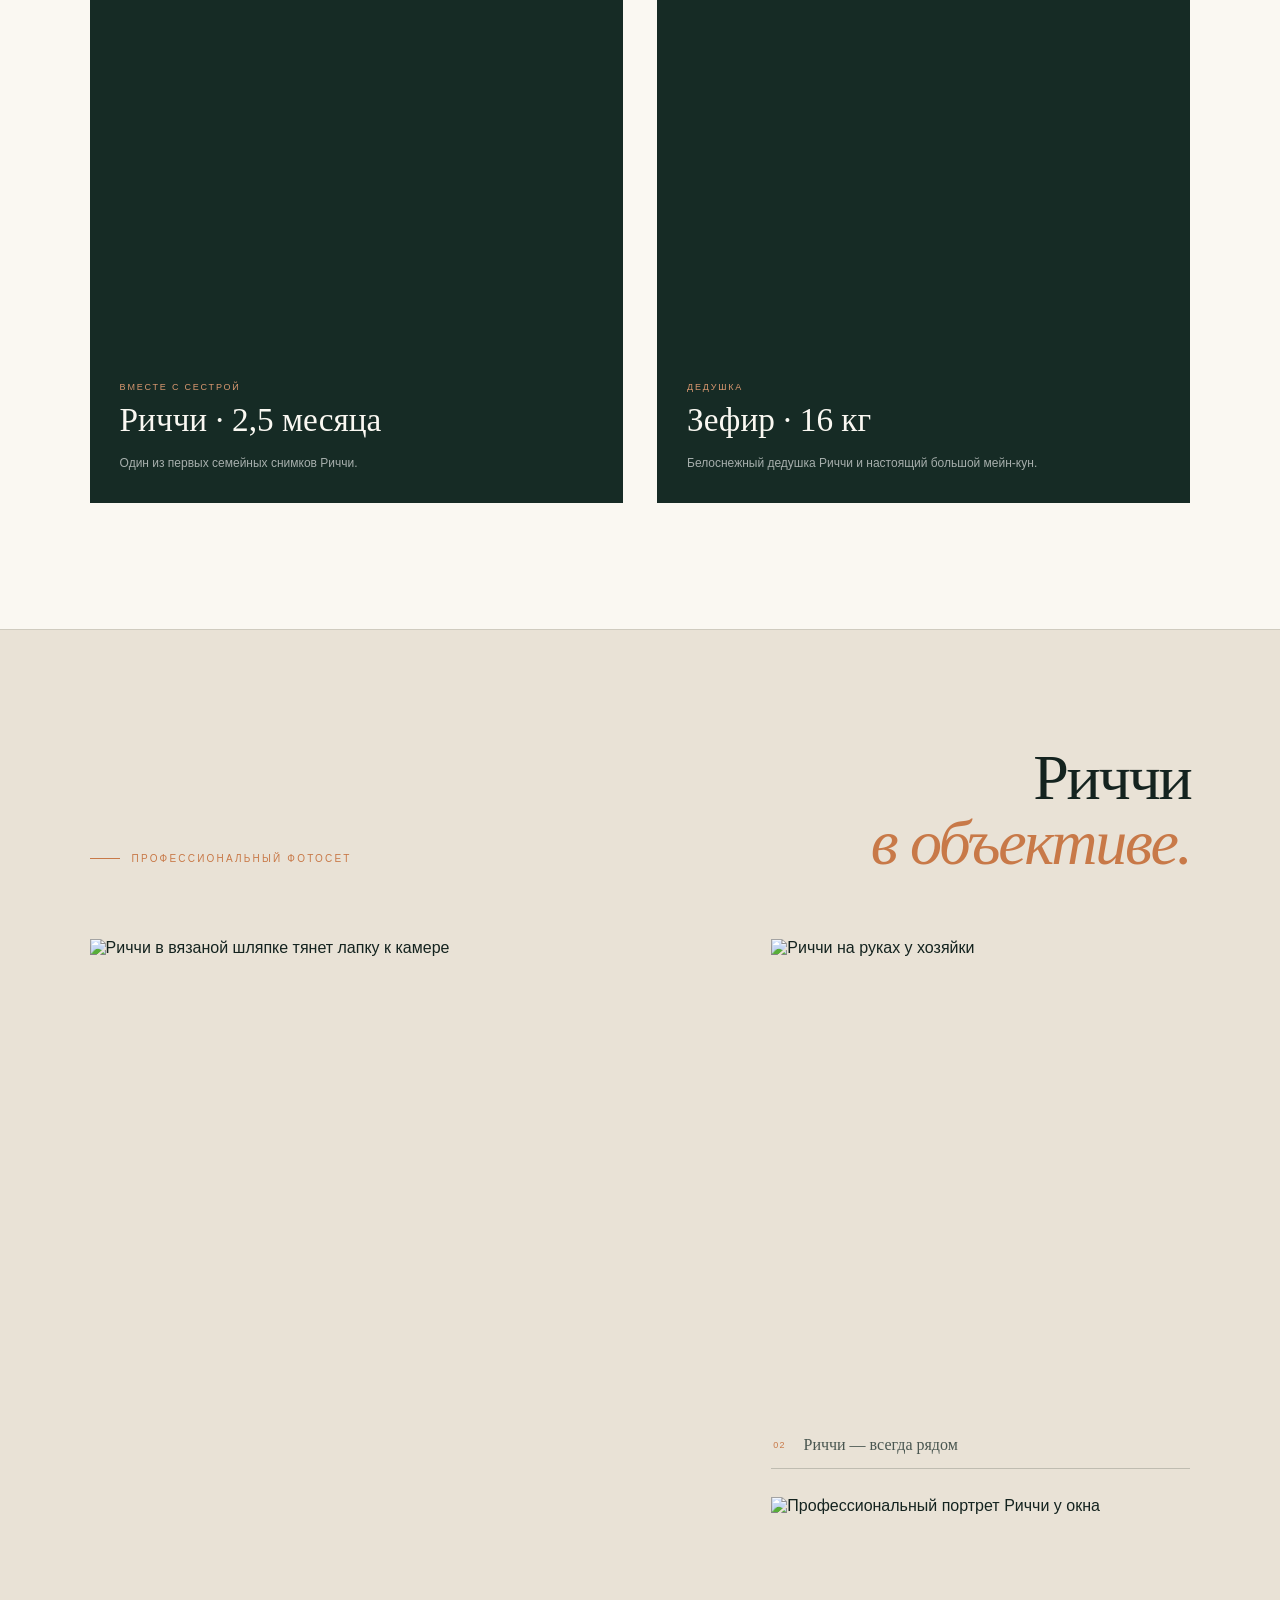
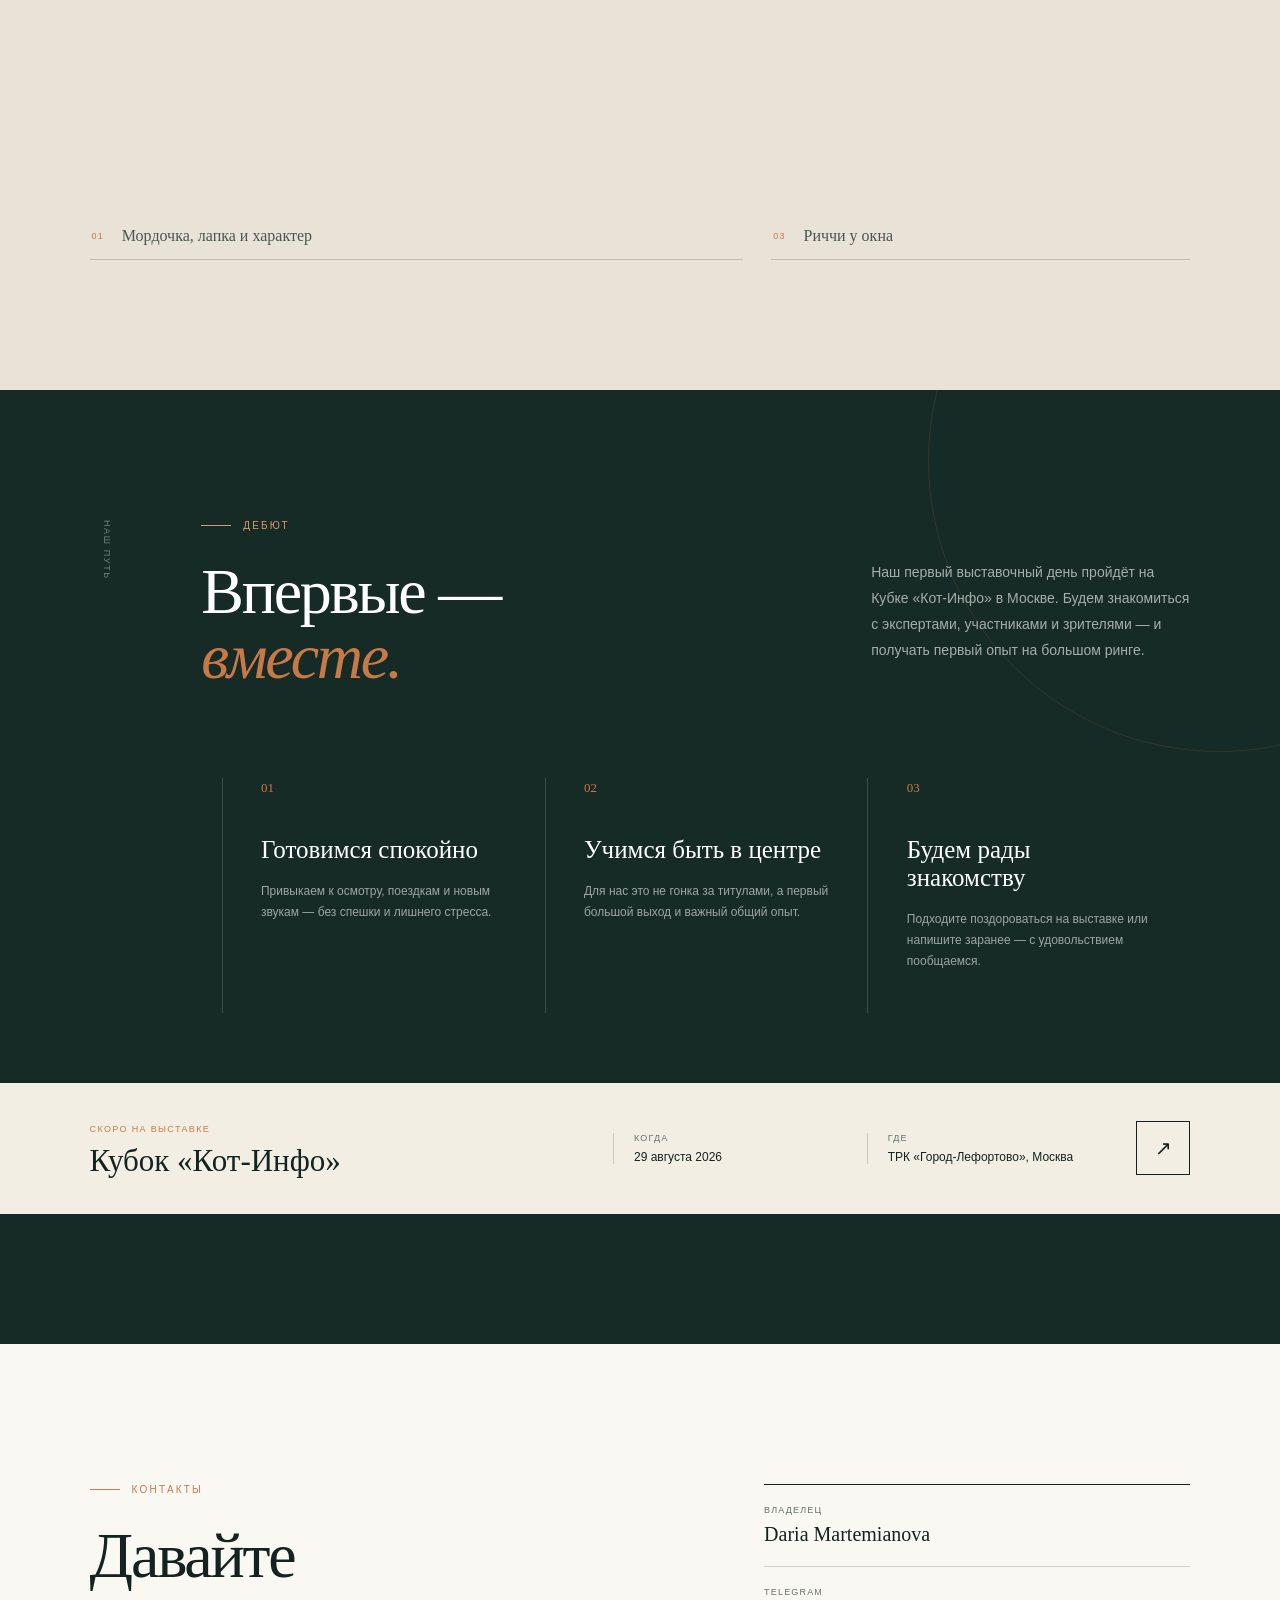
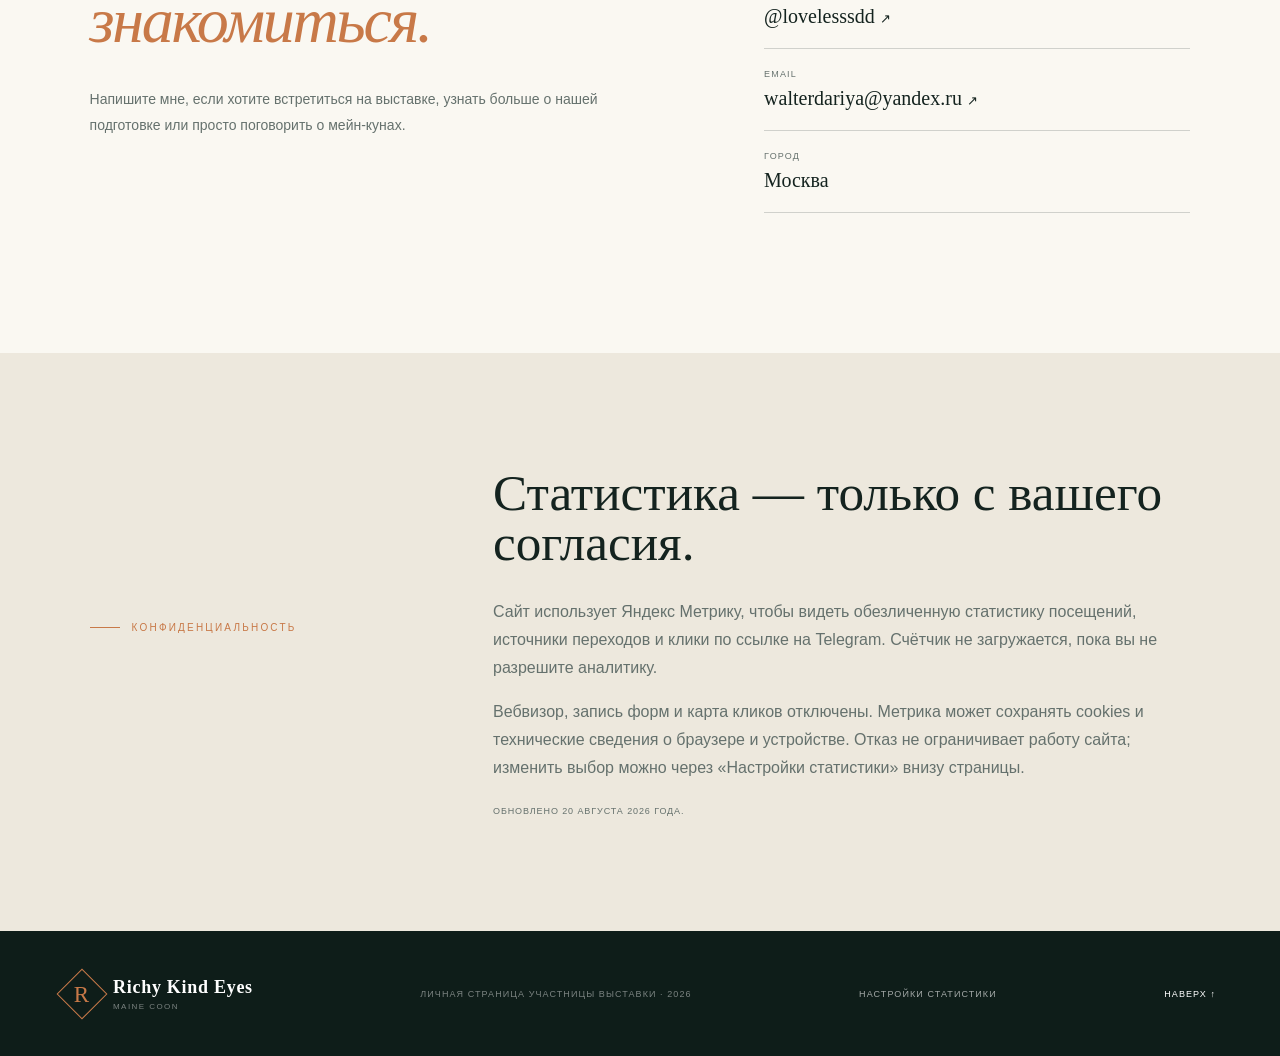
==== commit 254bd1ad: "Sync privacy copy in docs" ====
--- a/docs/index.html
+++ b/docs/index.html
@@ -324,7 +324,7 @@
         <div>
           <h2 id="privacy-title">Статистика — только с вашего согласия.</h2>
           <p>
-            Сайт использует Яндекс Метрику (счётчик № 111802288), чтобы видеть
+            Сайт использует Яндекс Метрику, чтобы видеть
             обезличенную статистику посещений, источники переходов и клики по
             ссылке на Telegram. Счётчик не загружается, пока вы не разрешите
             аналитику.
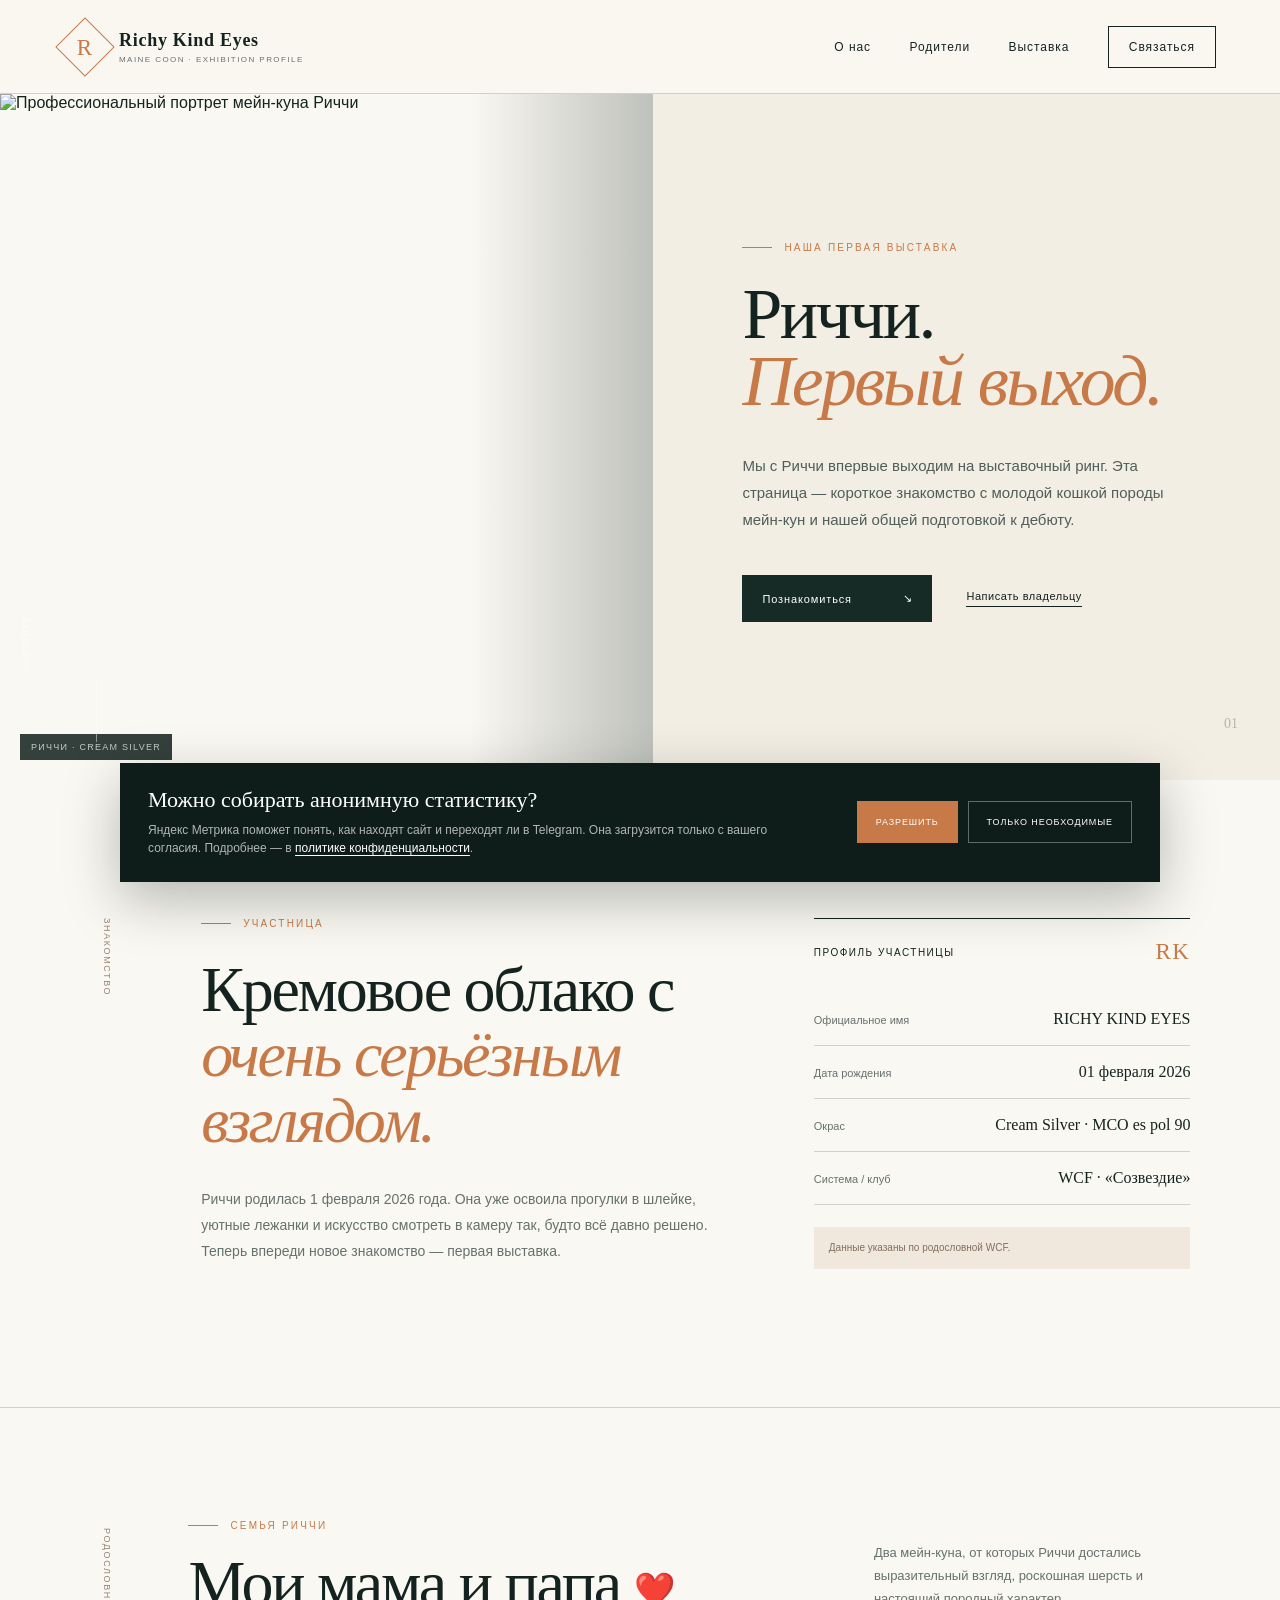
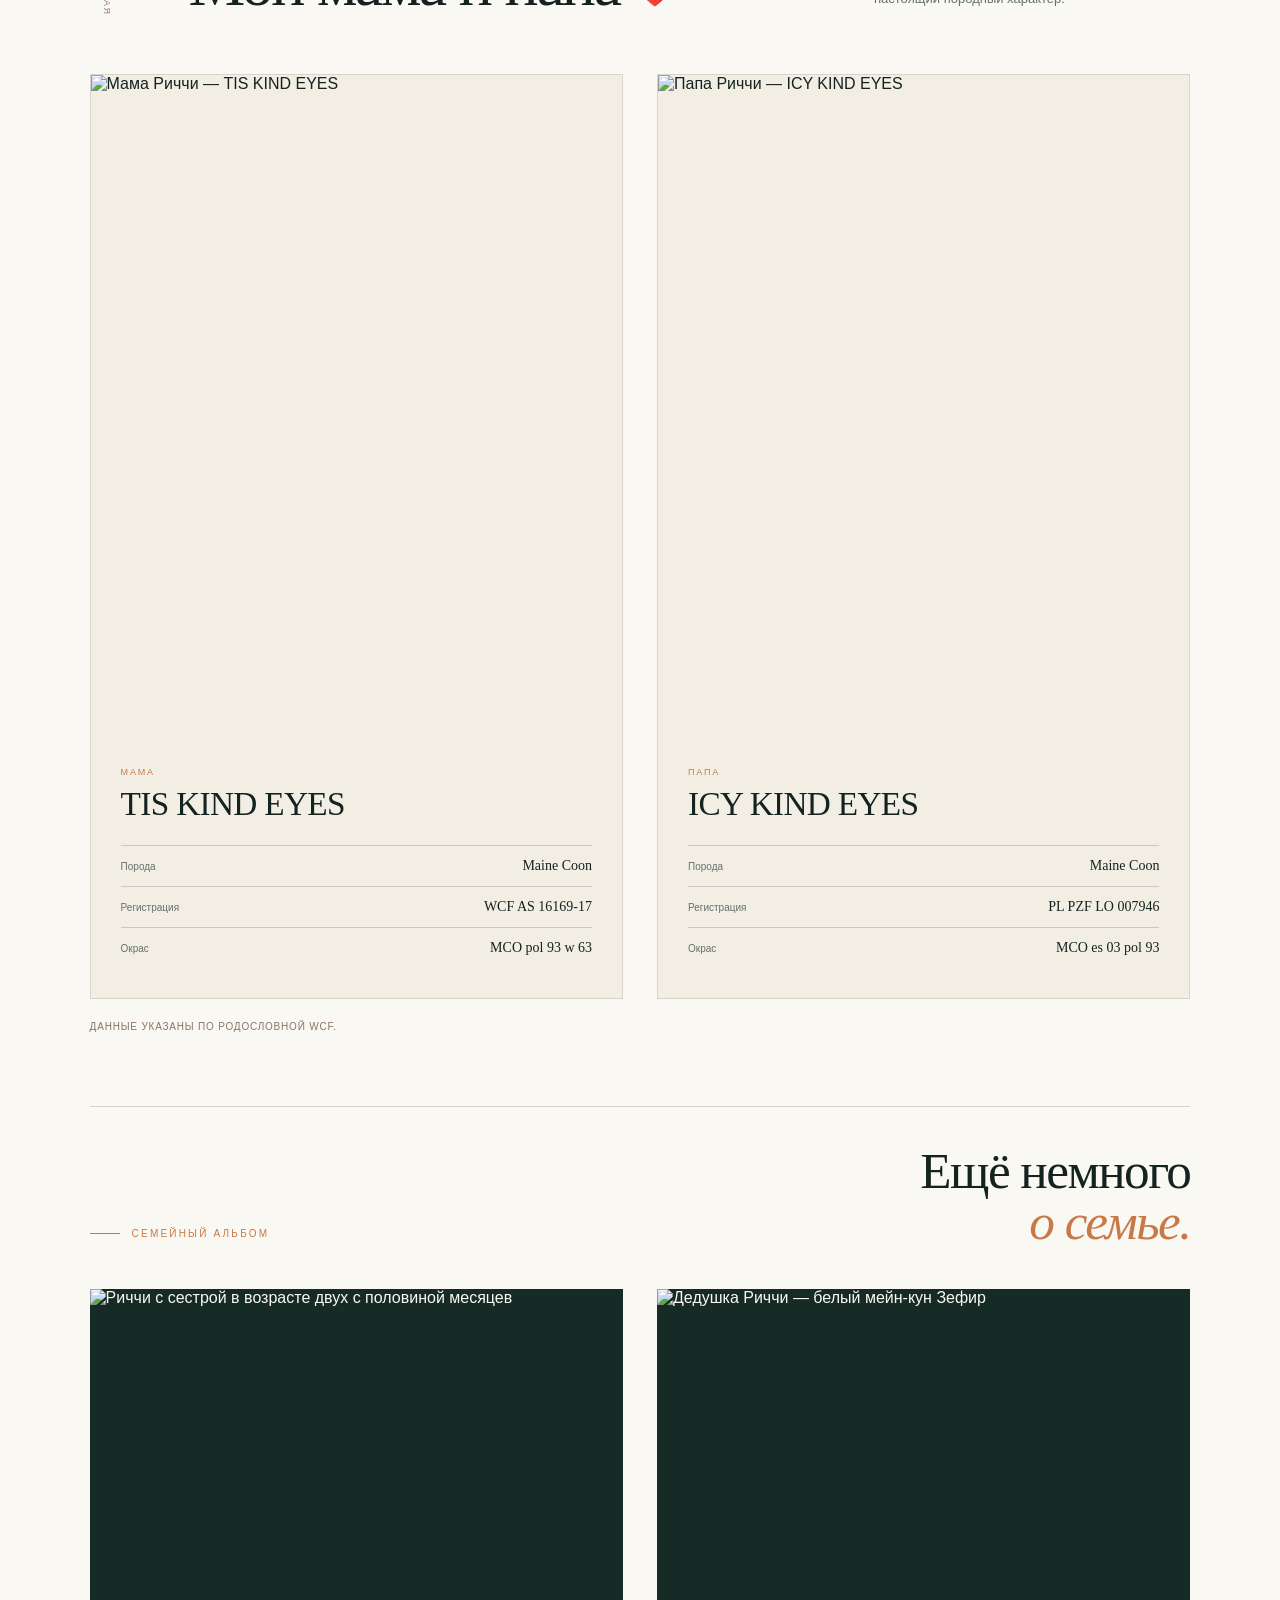
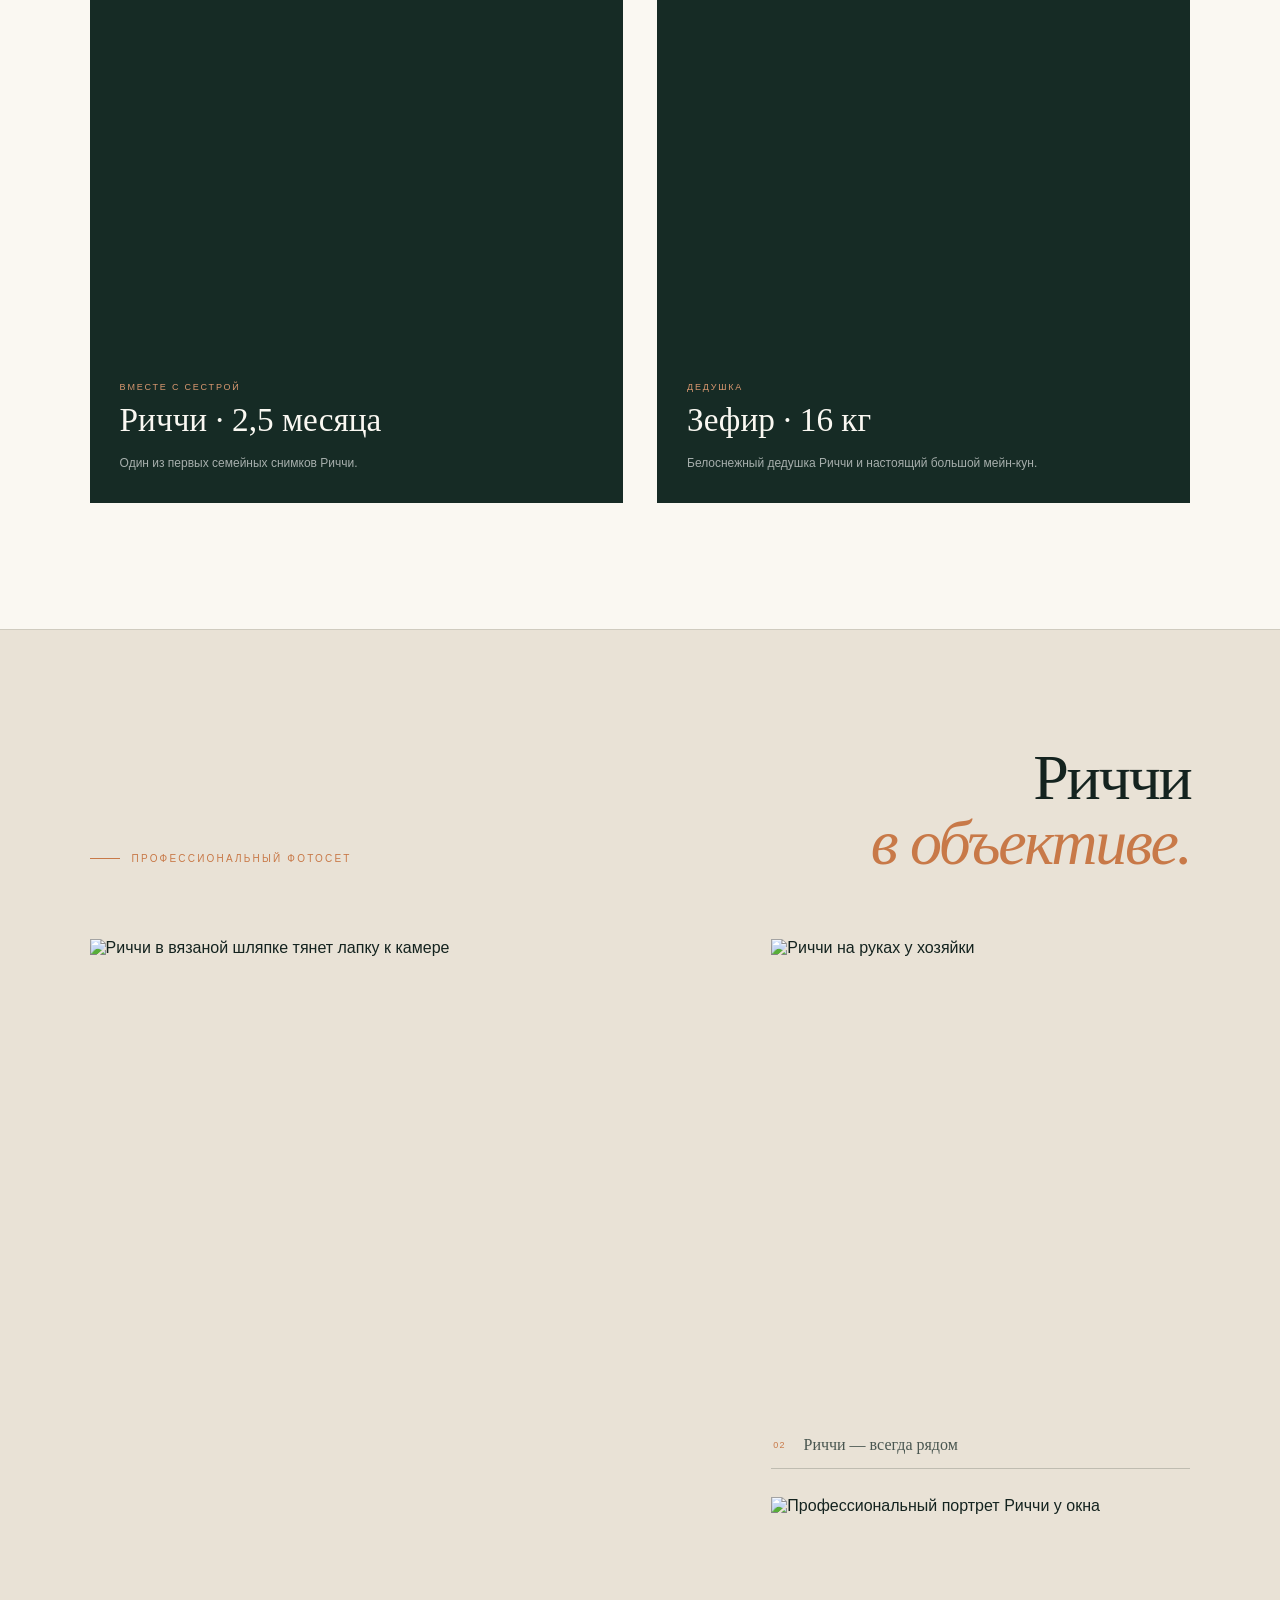
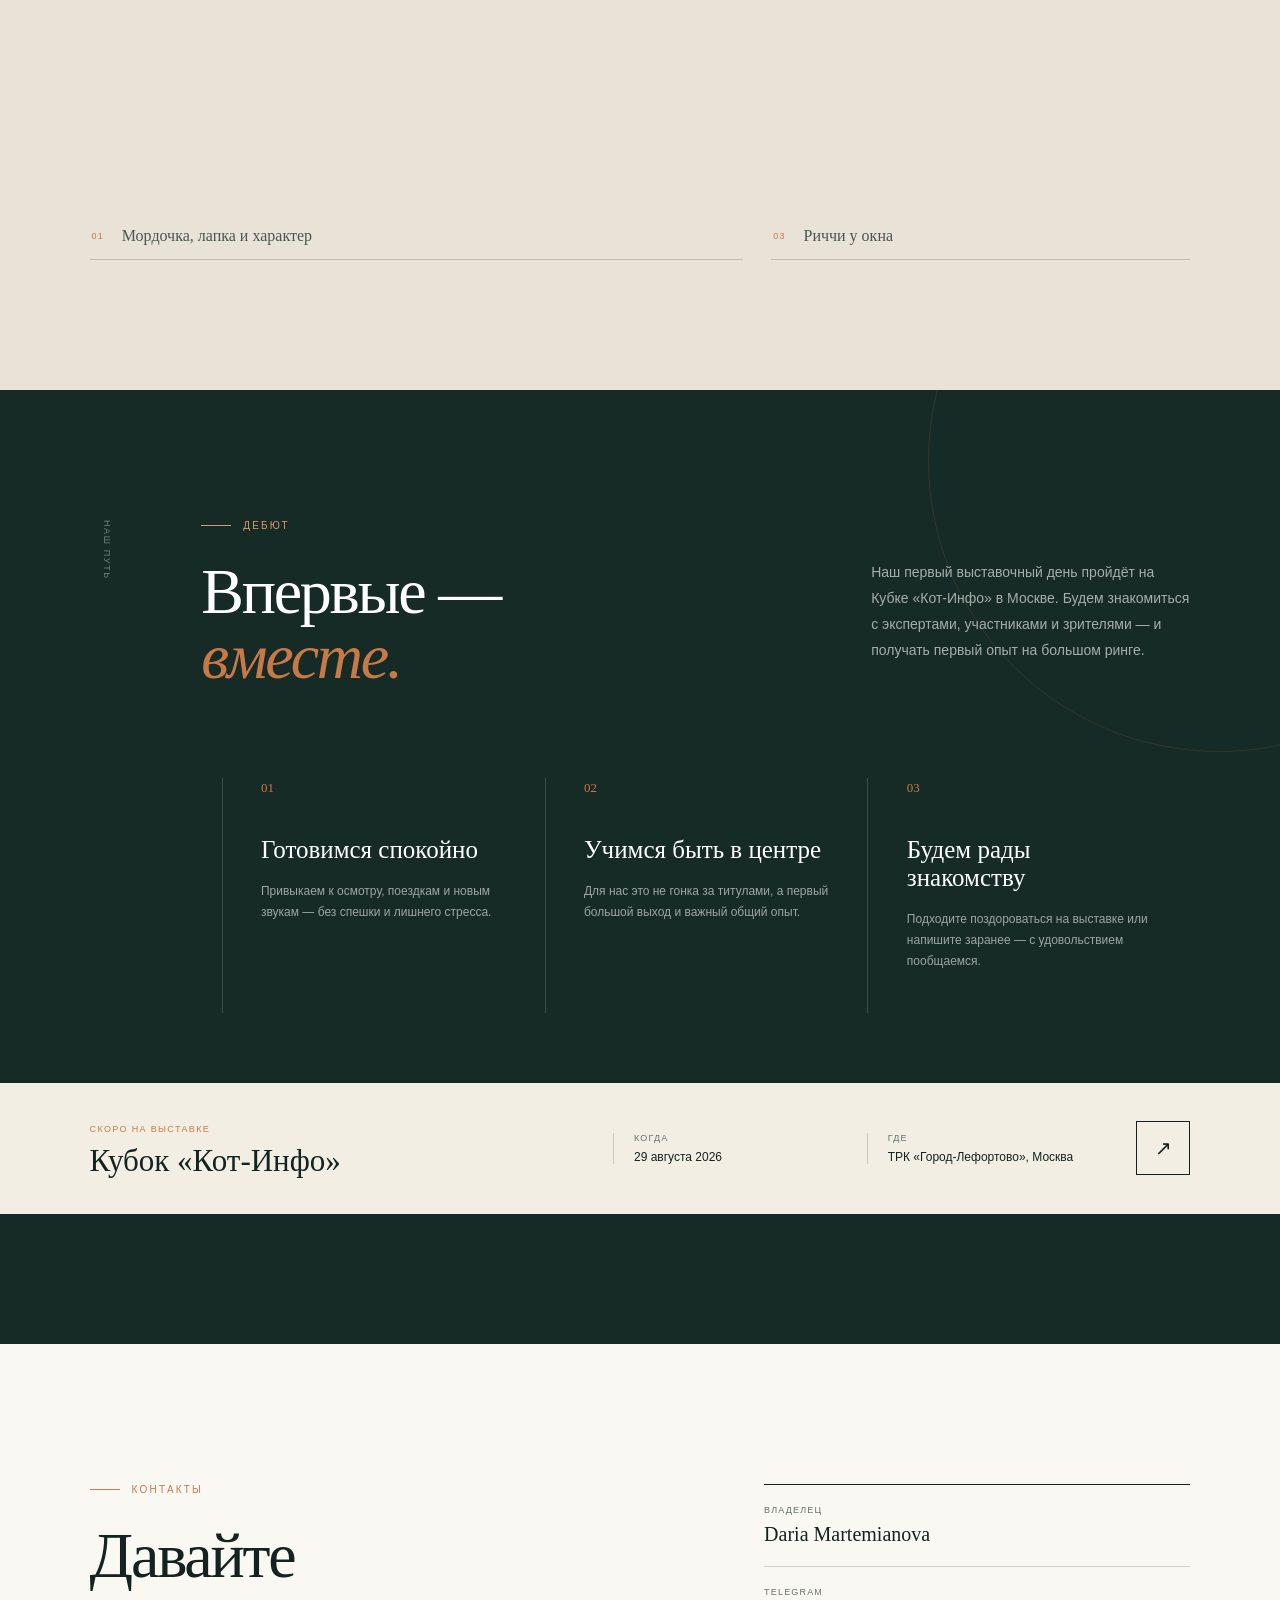
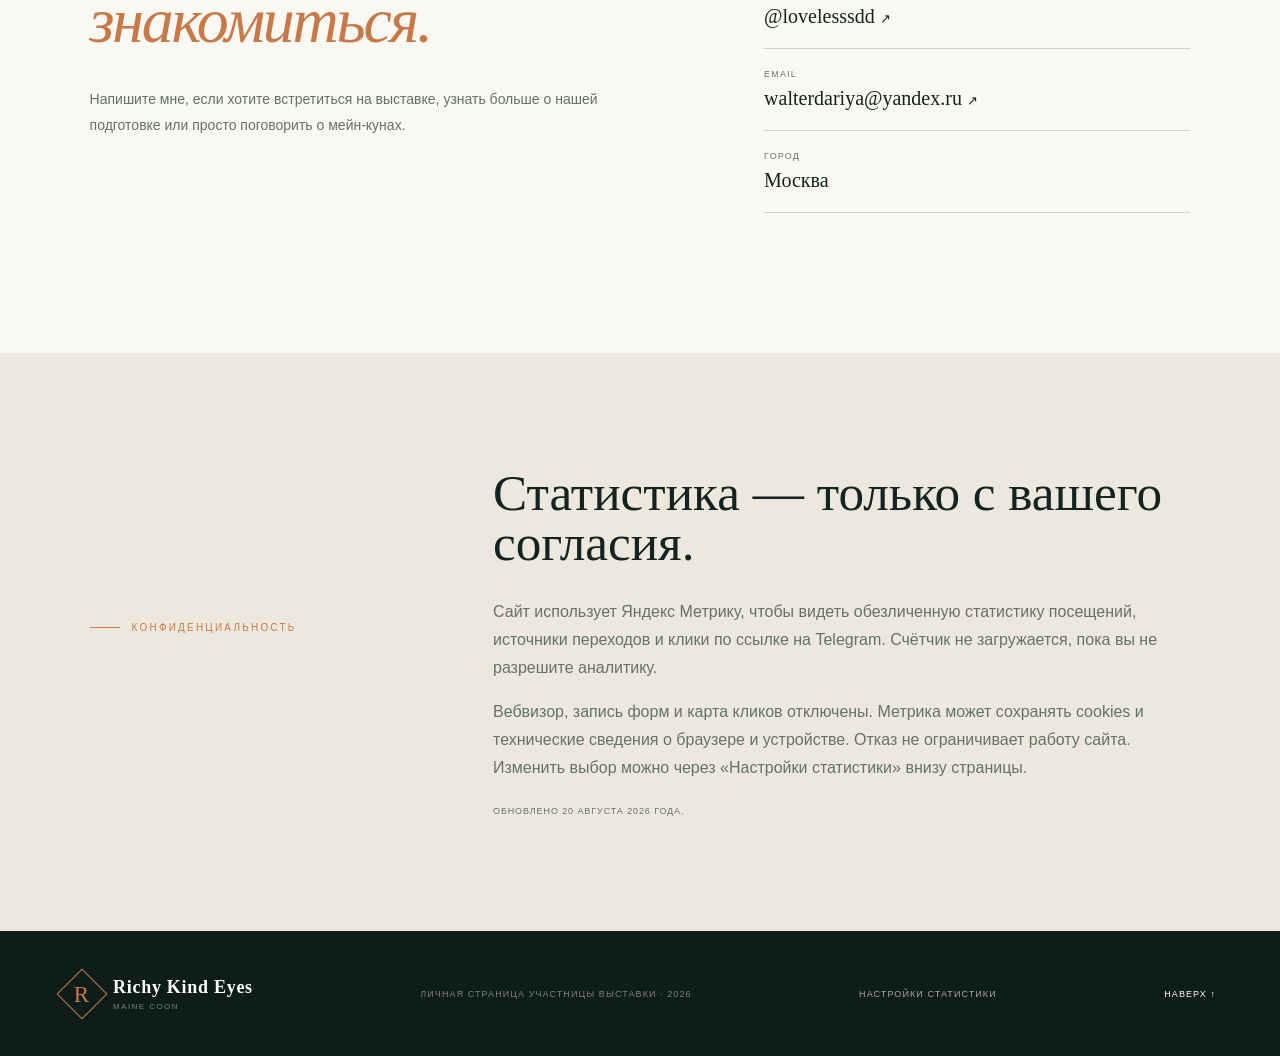
==== commit 2ed3f810: "Split analytics opt-out copy in docs" ====
--- a/docs/index.html
+++ b/docs/index.html
@@ -332,7 +332,7 @@
           <p>
             Вебвизор, запись форм и карта кликов отключены. Метрика может
             сохранять cookies и технические сведения о браузере и устройстве.
-            Отказ не ограничивает работу сайта; изменить выбор можно через
+            Отказ не ограничивает работу сайта. Изменить выбор можно через
             «Настройки статистики» внизу страницы.
           </p>
           <small>Обновлено 20 августа 2026 года.</small>
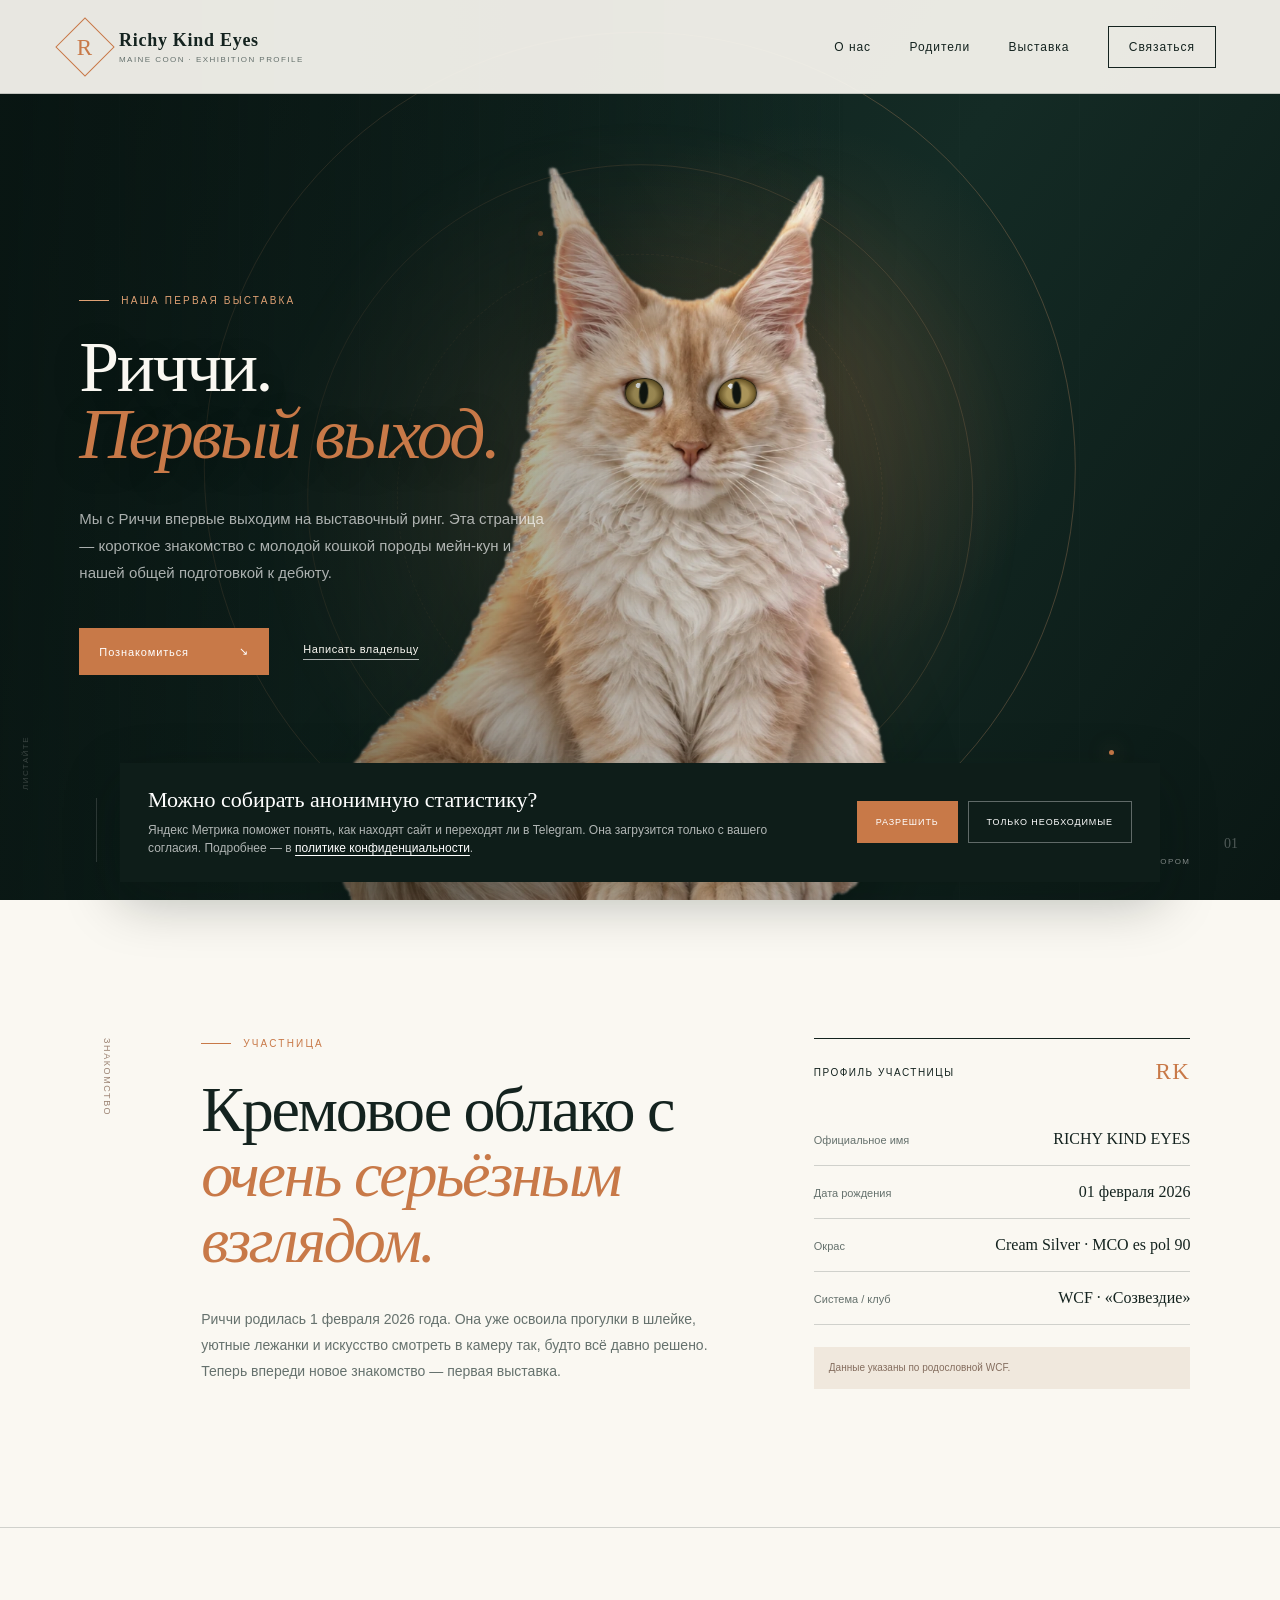
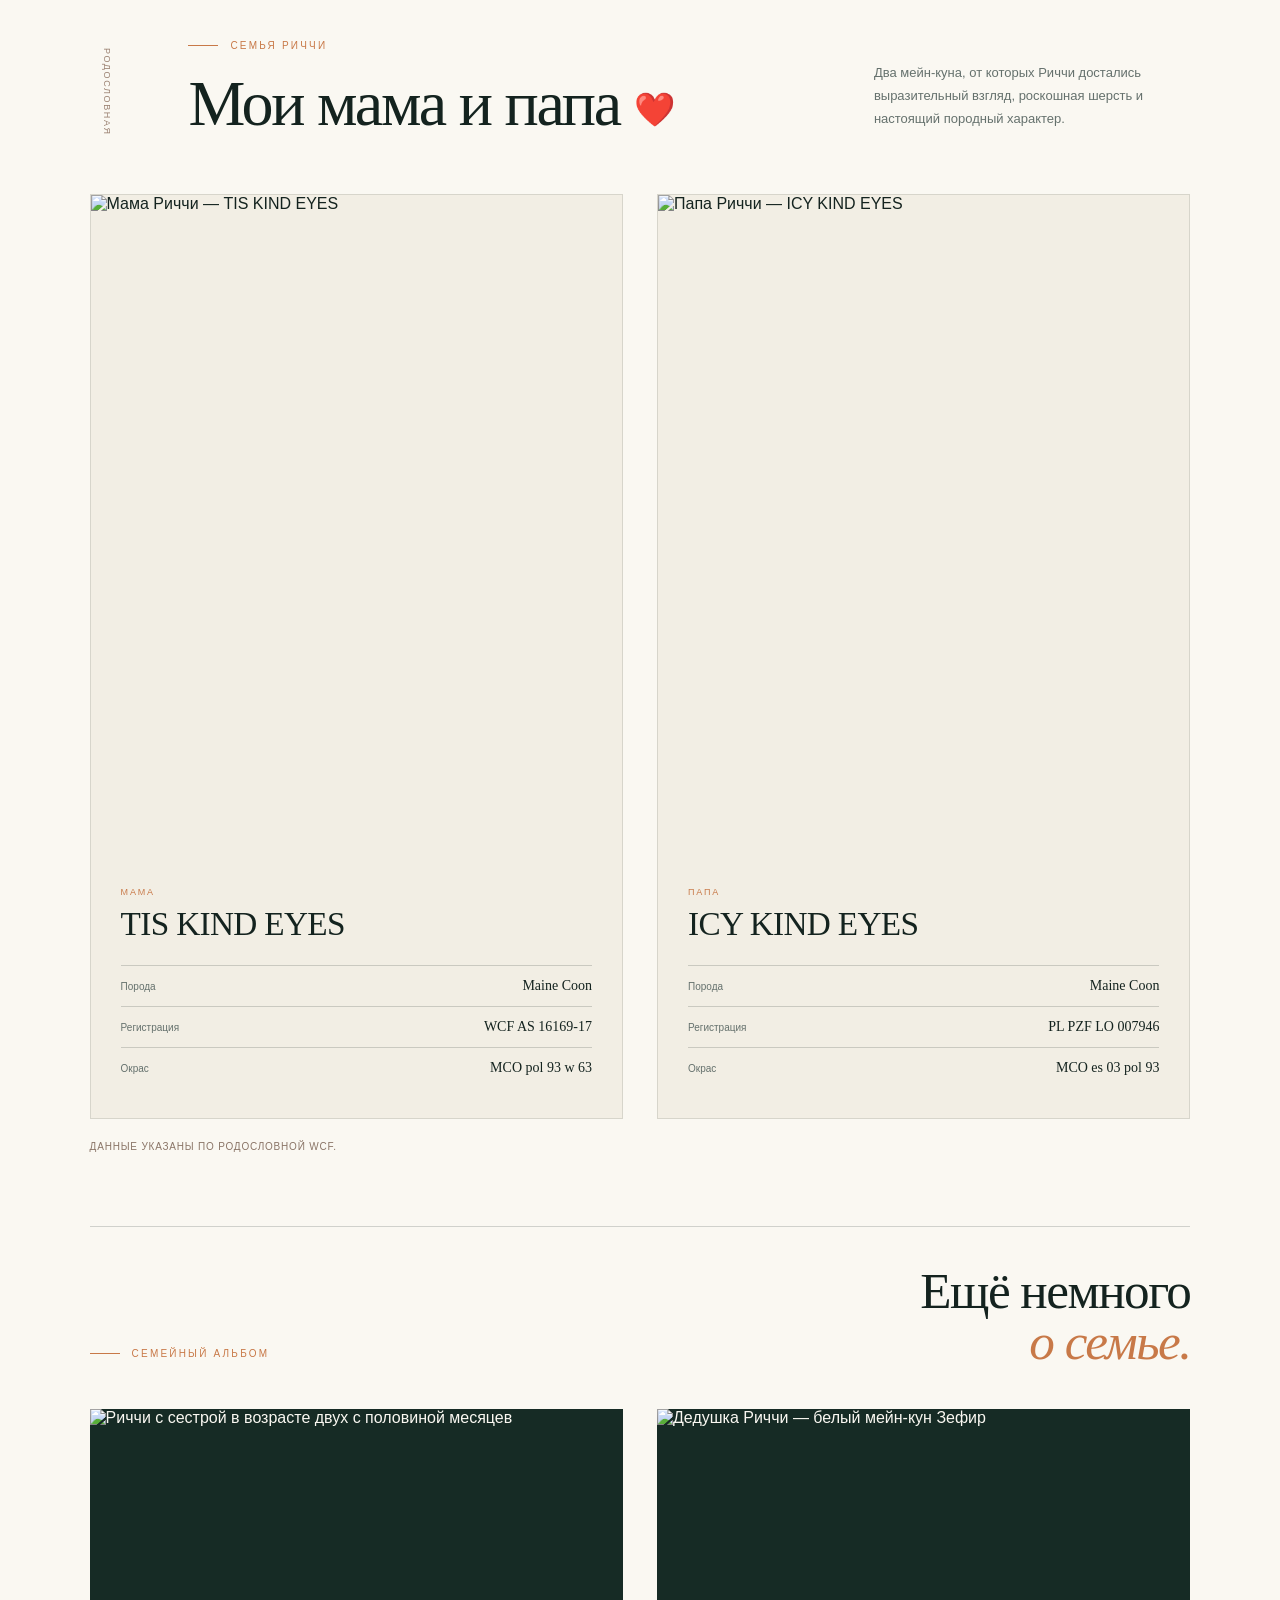
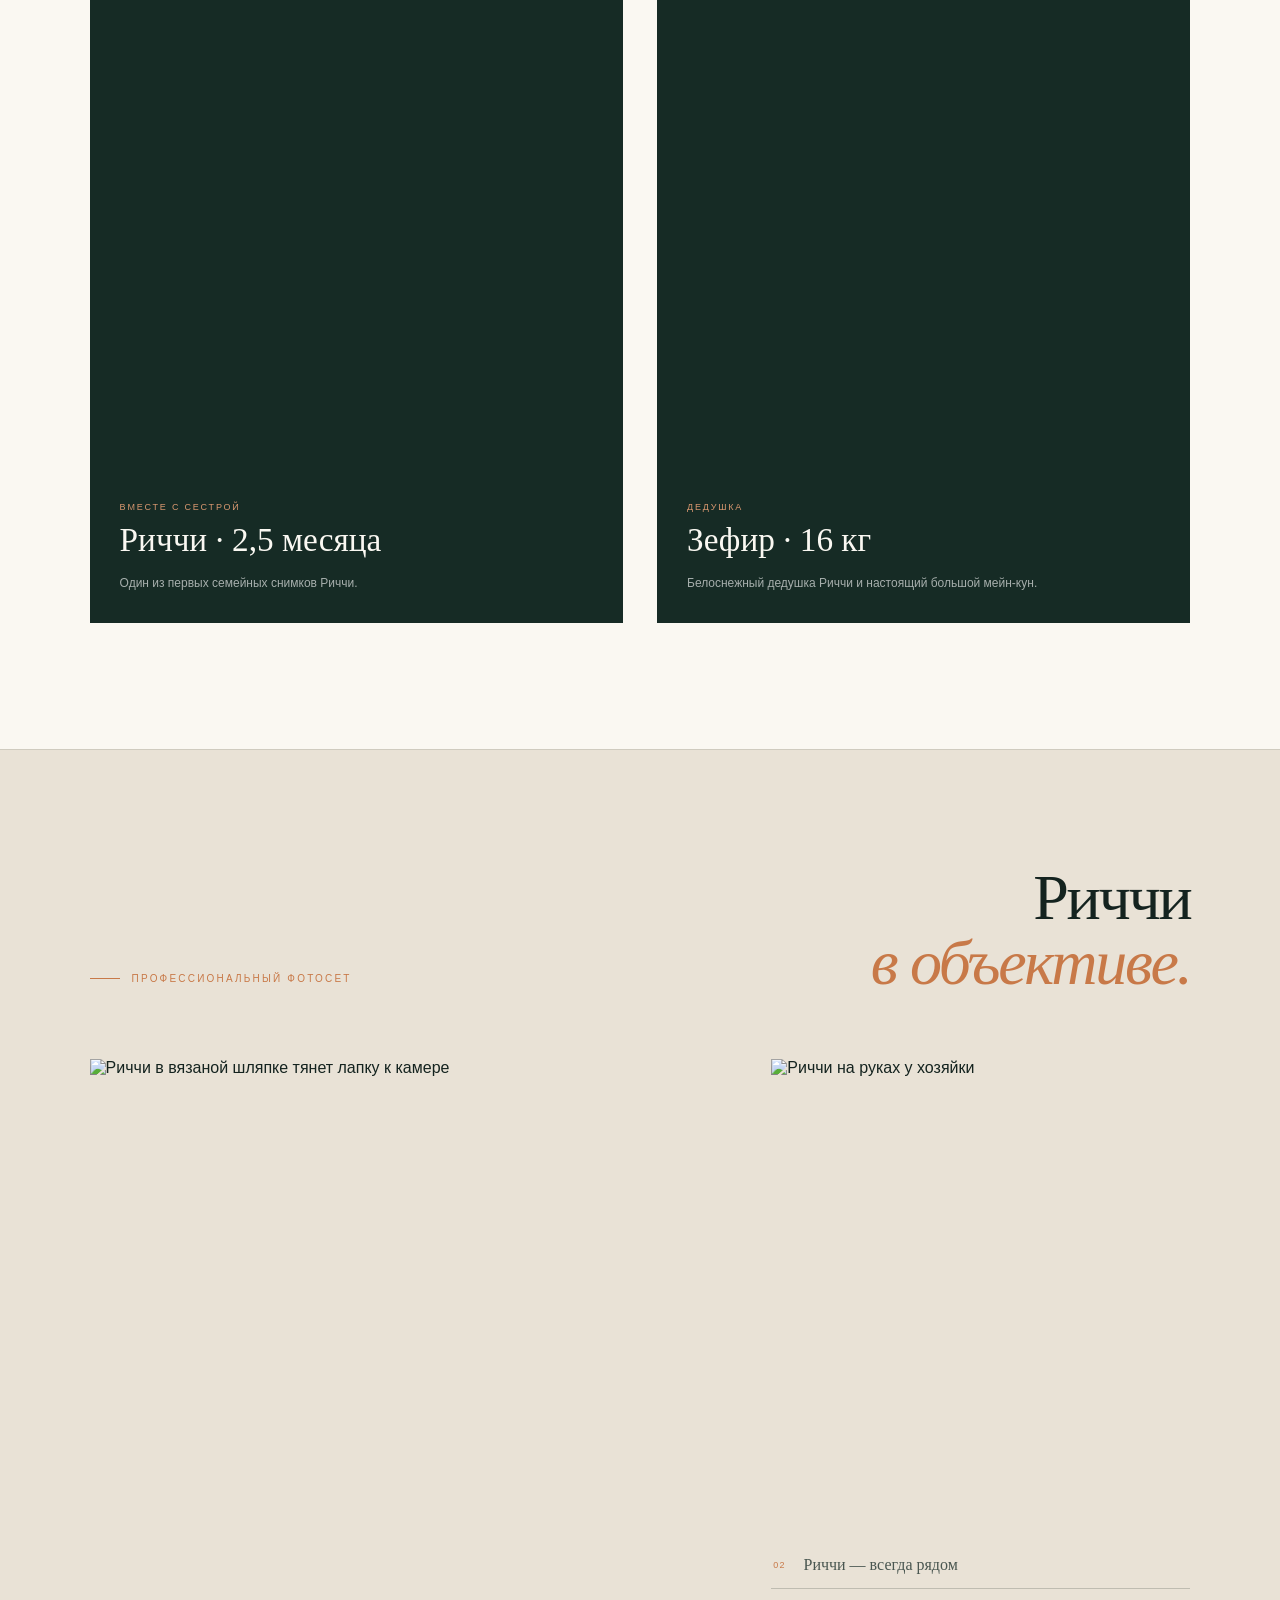
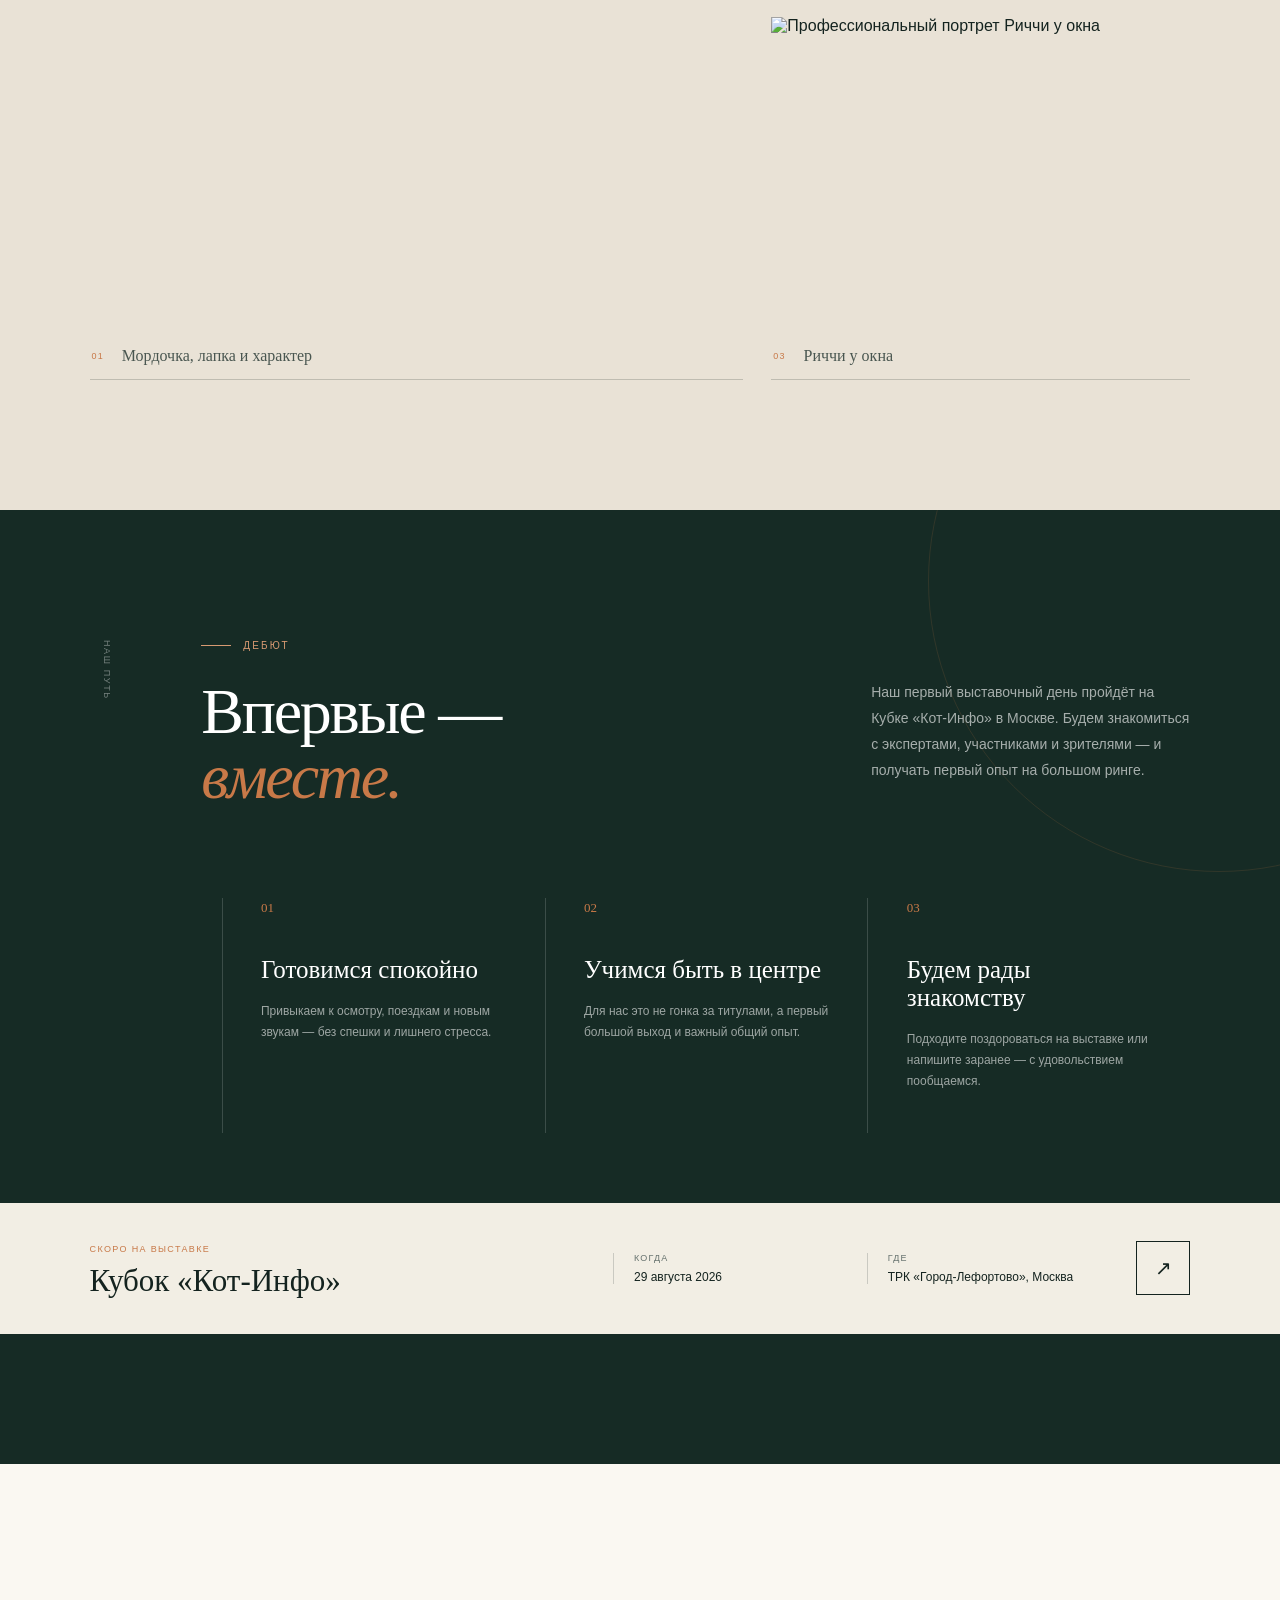
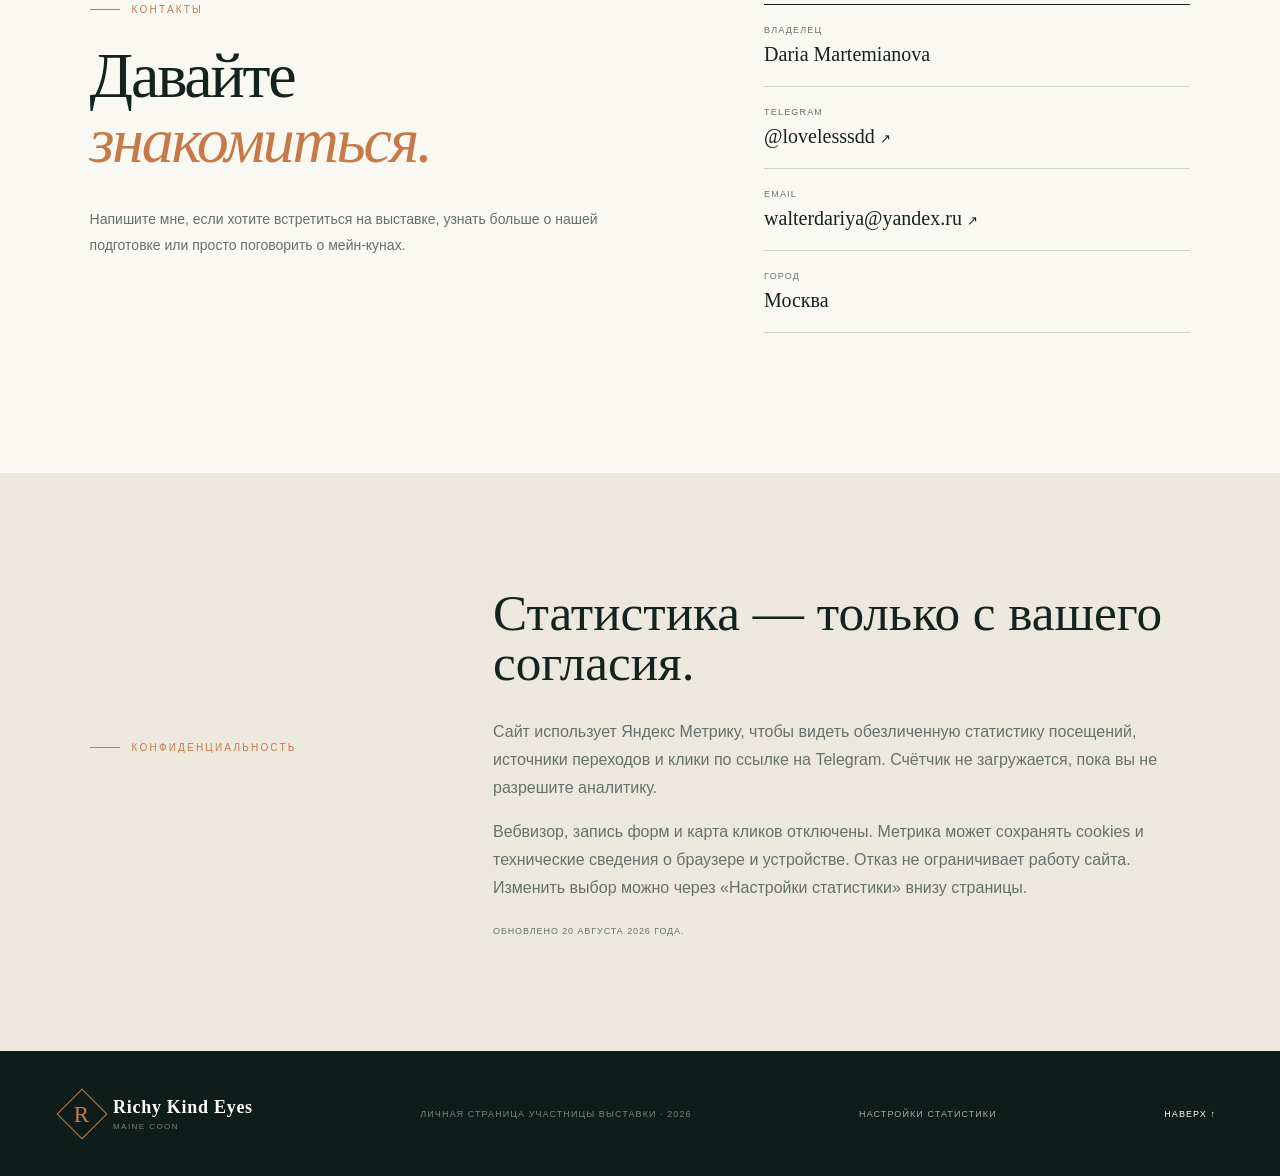
==== commit d2f2897a: "Add interactive Richy hero" ====
--- a/docs/index.html
+++ b/docs/index.html
@@ -11,7 +11,7 @@
     />
     <link rel="canonical" href="https://richykindeyespussycat.ru/" />
     <link rel="icon" href="./favicon.svg?v=rk-20260820" type="image/svg+xml" />
-    <link rel="stylesheet" href="./styles.css?v=metrika-20260820" />
+    <link rel="stylesheet" href="./styles.css?v=richy-interactive-20260908" />
 
     <meta property="og:type" content="website" />
     <meta property="og:locale" content="ru_RU" />
@@ -46,16 +46,12 @@
         </nav>
       </header>
 
-      <section class="hero" id="top">
-        <div class="hero-photo">
-          <img
-            src="./richy-hero.jpg"
-            alt="Профессиональный портрет мейн-куна Риччи"
-            width="1200"
-            height="1600"
-            fetchpriority="high"
-          />
-          <div class="photo-note">Риччи · cream silver</div>
+      <section class="hero interactive-richy-hero" id="top">
+        <div class="hero-atmosphere" aria-hidden="true">
+          <i class="hero-orbit hero-orbit-one"></i>
+          <i class="hero-orbit hero-orbit-two"></i>
+          <i class="hero-spark hero-spark-one"></i>
+          <i class="hero-spark hero-spark-two"></i>
         </div>
 
         <div class="hero-copy">
@@ -72,6 +68,25 @@
             </a>
             <a class="text-link" href="#contact">Написать владельцу</a>
           </div>
+        </div>
+
+        <div class="richy-stage">
+          <div class="richy-halo" aria-hidden="true"></div>
+          <div class="richy-mascot">
+            <div class="richy-breath">
+              <img
+                src="./richy-mascot-v1.webp"
+                alt="Интерактивный маскот мейн-куна Риччи"
+                width="1100"
+                height="1100"
+                fetchpriority="high"
+                draggable="false"
+              />
+              <span class="richy-eye richy-eye-left" aria-hidden="true"><i></i></span>
+              <span class="richy-eye richy-eye-right" aria-hidden="true"><i></i></span>
+            </div>
+          </div>
+          <p class="interaction-hint"><span></span> Я слежу за курсором</p>
         </div>
 
         <div class="hero-index" aria-hidden="true">01</div>
@@ -349,6 +364,7 @@
         <a class="back-top" href="#top">Наверх ↑</a>
       </footer>
     </main>
+    <script src="./interactive-richy.js?v=20260908"></script>
     <script src="./analytics.js?v=20260820"></script>
   </body>
 </html>
--- a/docs/styles.css
+++ b/docs/styles.css
@@ -125,54 +125,114 @@
 }
 
 .hero {
-  display: grid;
-  grid-template-columns: minmax(0, 1.02fr) minmax(0, 0.98fr);
-  min-height: 780px;
+  --gaze-x: 0px;
+  --gaze-y: 0px;
+  --richy-rotate: 0deg;
+  --richy-x: 0px;
+  --richy-y: 0px;
+  --scene-x: 0px;
+  --scene-y: 0px;
+  background:
+    radial-gradient(circle at 62% 44%, rgba(200, 121, 72, 0.2), transparent 29%),
+    linear-gradient(125deg, #0c1a17 0%, #142b25 56%, #0a1714 100%);
+  color: var(--paper);
+  isolation: isolate;
+  min-height: max(780px, 100svh);
+  overflow: hidden;
   padding-top: 94px;
   position: relative;
 }
 
-.hero-photo {
-  min-height: 686px;
-  overflow: hidden;
-  position: relative;
-}
-
-.hero-photo::after {
-  background: linear-gradient(90deg, transparent 72%, rgba(14, 29, 25, 0.25));
+.hero::before {
+  background:
+    linear-gradient(90deg, rgba(8, 20, 17, 0.74) 0%, rgba(8, 20, 17, 0.33) 42%, transparent 66%),
+    repeating-linear-gradient(90deg, transparent 0 119px, rgba(255, 255, 255, 0.025) 120px);
   content: "";
   inset: 0;
   pointer-events: none;
   position: absolute;
-}
-
-.hero-photo img {
-  height: 100%;
-  object-fit: cover;
-  object-position: 56% center;
-  width: 100%;
-}
-
-.photo-note {
-  background: rgba(14, 29, 25, 0.84);
-  bottom: 20px;
-  color: rgba(255, 255, 255, 0.72);
-  font-size: 9px;
-  left: 20px;
-  letter-spacing: 0.14em;
-  padding: 8px 11px;
+  z-index: 3;
+}
+
+.hero::after {
+  border: 1px solid rgba(216, 151, 108, 0.28);
+  border-radius: 50%;
+  content: "";
+  height: min(68vw, 910px);
+  left: 50%;
+  pointer-events: none;
   position: absolute;
-  text-transform: uppercase;
+  top: 52%;
+  transform: translate(-50%, -50%);
+  width: min(68vw, 910px);
   z-index: 1;
+}
+
+.hero-atmosphere {
+  inset: 94px 0 0;
+  pointer-events: none;
+  position: absolute;
+  z-index: 1;
+}
+
+.hero-orbit {
+  border: 1px solid rgba(216, 151, 108, 0.18);
+  border-radius: 50%;
+  display: block;
+  left: 50%;
+  position: absolute;
+  top: 50%;
+  transform: translate(calc(-50% + var(--scene-x)), calc(-50% + var(--scene-y)));
+}
+
+.hero-orbit-one {
+  height: min(52vw, 700px);
+  width: min(52vw, 700px);
+}
+
+.hero-orbit-two {
+  border-style: dashed;
+  height: min(38vw, 520px);
+  opacity: 0.55;
+  transform: translate(calc(-50% - var(--scene-x)), calc(-50% - var(--scene-y))) rotate(18deg);
+  width: min(38vw, 520px);
+}
+
+.hero-spark {
+  background: var(--copper);
+  border-radius: 50%;
+  box-shadow: 0 0 20px rgba(216, 151, 108, 0.78);
+  display: block;
+  height: 5px;
+  position: absolute;
+  transform: translate(var(--scene-x), var(--scene-y));
+  width: 5px;
+}
+
+.hero-spark-one {
+  left: 42%;
+  top: 17%;
+}
+
+.hero-spark-two {
+  bottom: 18%;
+  right: 13%;
 }
 
 .hero-copy {
   align-items: flex-start;
-  background: var(--cream);
   display: flex;
   flex-direction: column;
   justify-content: center;
-  padding: 70px clamp(40px, 7vw, 116px) 80px;
+  min-height: calc(max(780px, 100svh) - 94px);
+  padding: 68px 0 92px clamp(24px, 6.2vw, 100px);
+  position: relative;
+  width: min(49vw, 740px);
+  z-index: 4;
+}
+
+.hero .eyebrow {
+  color: #dfa174;
 }
 
 .eyebrow {
@@ -209,6 +269,7 @@
   font-size: clamp(58px, 5.6vw, 94px);
   line-height: 0.93;
   max-width: 690px;
+  text-shadow: 0 8px 34px rgba(3, 12, 9, 0.24);
 }
 
 .hero h1 em,
@@ -221,7 +282,7 @@
 }
 
 .hero-lead {
-  color: #4f5e59;
+  color: rgba(255, 255, 255, 0.66);
   font-size: 15px;
   line-height: 1.8;
   margin: 38px 0 0;
@@ -247,13 +308,13 @@
 }
 
 .button-primary {
-  background: var(--forest);
+  background: var(--copper);
   color: white;
   transition: background 180ms ease;
 }
 
 .button-primary:hover {
-  background: var(--copper);
+  background: #dc966c;
 }
 
 .text-link {
@@ -263,9 +324,149 @@
   padding-bottom: 4px;
 }
 
+.hero .text-link {
+  border-color: rgba(255, 255, 255, 0.65);
+}
+
+.richy-stage {
+  inset: 94px 0 0;
+  pointer-events: none;
+  position: absolute;
+  z-index: 2;
+}
+
+.richy-halo {
+  background: radial-gradient(circle, rgba(224, 162, 119, 0.28) 0%, rgba(196, 120, 73, 0.1) 38%, transparent 69%);
+  border-radius: 50%;
+  bottom: 1%;
+  filter: blur(4px);
+  height: min(61vw, 810px);
+  left: 50%;
+  position: absolute;
+  transform: translate(calc(-50% - var(--scene-x)), var(--scene-y));
+  width: min(61vw, 810px);
+}
+
+.richy-mascot {
+  aspect-ratio: 1;
+  bottom: -8%;
+  left: 50%;
+  position: absolute;
+  transform: translate3d(calc(-50% + var(--richy-x)), var(--richy-y), 0) rotate(var(--richy-rotate));
+  transform-origin: 52% 90%;
+  width: min(63vw, 820px);
+  will-change: transform;
+}
+
+.richy-breath {
+  animation: richy-breathe 4.8s ease-in-out infinite;
+  height: 100%;
+  position: relative;
+  transform-origin: 53% 90%;
+  width: 100%;
+}
+
+.richy-mascot img {
+  display: block;
+  filter: drop-shadow(0 32px 36px rgba(1, 8, 6, 0.36));
+  height: 100%;
+  object-fit: contain;
+  pointer-events: none;
+  user-select: none;
+  width: 100%;
+}
+
+.richy-eye {
+  animation: richy-blink 6.4s infinite;
+  background:
+    radial-gradient(circle at 34% 25%, white 0 7%, transparent 8%),
+    radial-gradient(ellipse at 50% 52%, #bea463 0 39%, #7b632e 64%, #2d2919 100%);
+  border-radius: 52% 48% 50% 50%;
+  box-shadow: inset 0 0 0 1px rgba(20, 18, 11, 0.72), 0 1px 3px rgba(4, 9, 7, 0.54);
+  height: 3.8%;
+  overflow: hidden;
+  position: absolute;
+  top: 27.3%;
+  transform-origin: center;
+  width: 4.8%;
+}
+
+.richy-eye-left {
+  left: 48.1%;
+  transform: rotate(3deg);
+}
+
+.richy-eye-right {
+  left: 59.7%;
+  transform: rotate(-3deg);
+}
+
+.richy-eye i {
+  background: #11150f;
+  border-radius: 50%;
+  height: 76%;
+  left: 50%;
+  position: absolute;
+  top: 50%;
+  transform: translate(calc(-50% + var(--gaze-x)), calc(-50% + var(--gaze-y)));
+  width: 24%;
+  will-change: transform;
+}
+
+.interaction-hint {
+  align-items: center;
+  bottom: 34px;
+  color: rgba(255, 255, 255, 0.52);
+  display: flex;
+  font-size: 8px;
+  gap: 10px;
+  letter-spacing: 0.18em;
+  margin: 0;
+  position: absolute;
+  right: clamp(74px, 7vw, 110px);
+  text-transform: uppercase;
+}
+
+.interaction-hint span {
+  background: var(--copper);
+  border-radius: 50%;
+  box-shadow: 0 0 0 5px rgba(200, 121, 72, 0.12);
+  height: 5px;
+  width: 5px;
+}
+
+.is-richy-reacting .richy-breath {
+  animation: richy-curious 720ms cubic-bezier(0.22, 0.9, 0.32, 1);
+}
+
+.is-richy-reacting .richy-eye {
+  animation: richy-surprised 720ms ease;
+}
+
+@keyframes richy-breathe {
+  0%, 100% { transform: translateY(0) scale(1); }
+  50% { transform: translateY(-5px) scale(1.006); }
+}
+
+@keyframes richy-blink {
+  0%, 46%, 49%, 100% { scale: 1 1; }
+  47.2%, 48.1% { scale: 1 0.08; }
+}
+
+@keyframes richy-curious {
+  0%, 100% { transform: translateY(0) rotate(0); }
+  35% { transform: translateY(-13px) rotate(-1.8deg); }
+  62% { transform: translateY(-5px) rotate(1.1deg); }
+}
+
+@keyframes richy-surprised {
+  0%, 100% { scale: 1; }
+  30% { scale: 1.08 1.18; }
+}
+
 .hero-index {
   bottom: 48px;
-  color: rgba(20, 35, 31, 0.28);
+  color: rgba(255, 255, 255, 0.28);
   font-family: var(--serif);
   font-size: 14px;
   position: absolute;
@@ -1042,20 +1243,29 @@
 
 @media (max-width: 960px) {
   .hero {
-    grid-template-columns: 1fr;
-  }
-
-  .hero-photo {
-    min-height: 610px;
+    min-height: max(820px, 100svh);
   }
 
   .hero-copy {
-    padding-bottom: 100px;
-    padding-top: 90px;
+    min-height: calc(max(820px, 100svh) - 94px);
+    padding-bottom: 110px;
+    padding-top: 76px;
+    width: 61vw;
+  }
+
+  .richy-mascot {
+    bottom: -2%;
+    left: 61%;
+    width: min(82vw, 740px);
+  }
+
+  .richy-halo {
+    left: 60%;
   }
 
   .hero-index,
-  .scroll-cue {
+  .scroll-cue,
+  .interaction-hint {
     display: none;
   }
 
@@ -1110,29 +1320,72 @@
   }
 
   .hero {
+    min-height: max(860px, 100svh);
     padding-top: 78px;
   }
 
-  .hero-photo {
-    min-height: 500px;
-  }
-
-  .hero-photo img {
-    object-position: 60% center;
+  .hero::before {
+    background: linear-gradient(180deg, rgba(8, 20, 17, 0.85) 0%, rgba(8, 20, 17, 0.47) 51%, transparent 78%);
+  }
+
+  .hero::after {
+    height: 112vw;
+    top: 70%;
+    width: 112vw;
   }
 
   .hero-copy {
-    padding: 66px 24px 72px;
+    justify-content: flex-start;
+    min-height: calc(max(860px, 100svh) - 78px);
+    padding: 52px 24px 390px;
+    width: 100%;
   }
 
   .hero h1 {
     font-size: clamp(49px, 15.5vw, 68px);
+  }
+
+  .hero-lead {
+    font-size: 13px;
+    line-height: 1.65;
+    margin-top: 28px;
+    max-width: 390px;
   }
 
   .hero-actions {
     align-items: flex-start;
     flex-direction: column;
     gap: 24px;
+    margin-top: 28px;
+  }
+
+  .richy-stage {
+    inset: 78px 0 0;
+  }
+
+  .richy-mascot {
+    bottom: -1%;
+    left: 54%;
+    width: min(126vw, 610px);
+  }
+
+  .richy-halo {
+    bottom: -2%;
+    height: 112vw;
+    left: 54%;
+    width: 112vw;
+  }
+
+  .hero-orbit-one {
+    height: 104vw;
+    left: 54%;
+    top: 69%;
+    width: 104vw;
+  }
+
+  .hero-orbit-two,
+  .hero-spark {
+    display: none;
   }
 
   .section-label {
@@ -1337,4 +1590,21 @@
   html {
     scroll-behavior: auto;
   }
-}
+
+  .richy-breath,
+  .richy-eye,
+  .is-richy-reacting .richy-breath,
+  .is-richy-reacting .richy-eye {
+    animation: none;
+  }
+
+  .richy-mascot,
+  .richy-halo,
+  .hero-orbit {
+    transform: none;
+  }
+
+  .richy-mascot {
+    transform: translateX(-50%);
+  }
+}
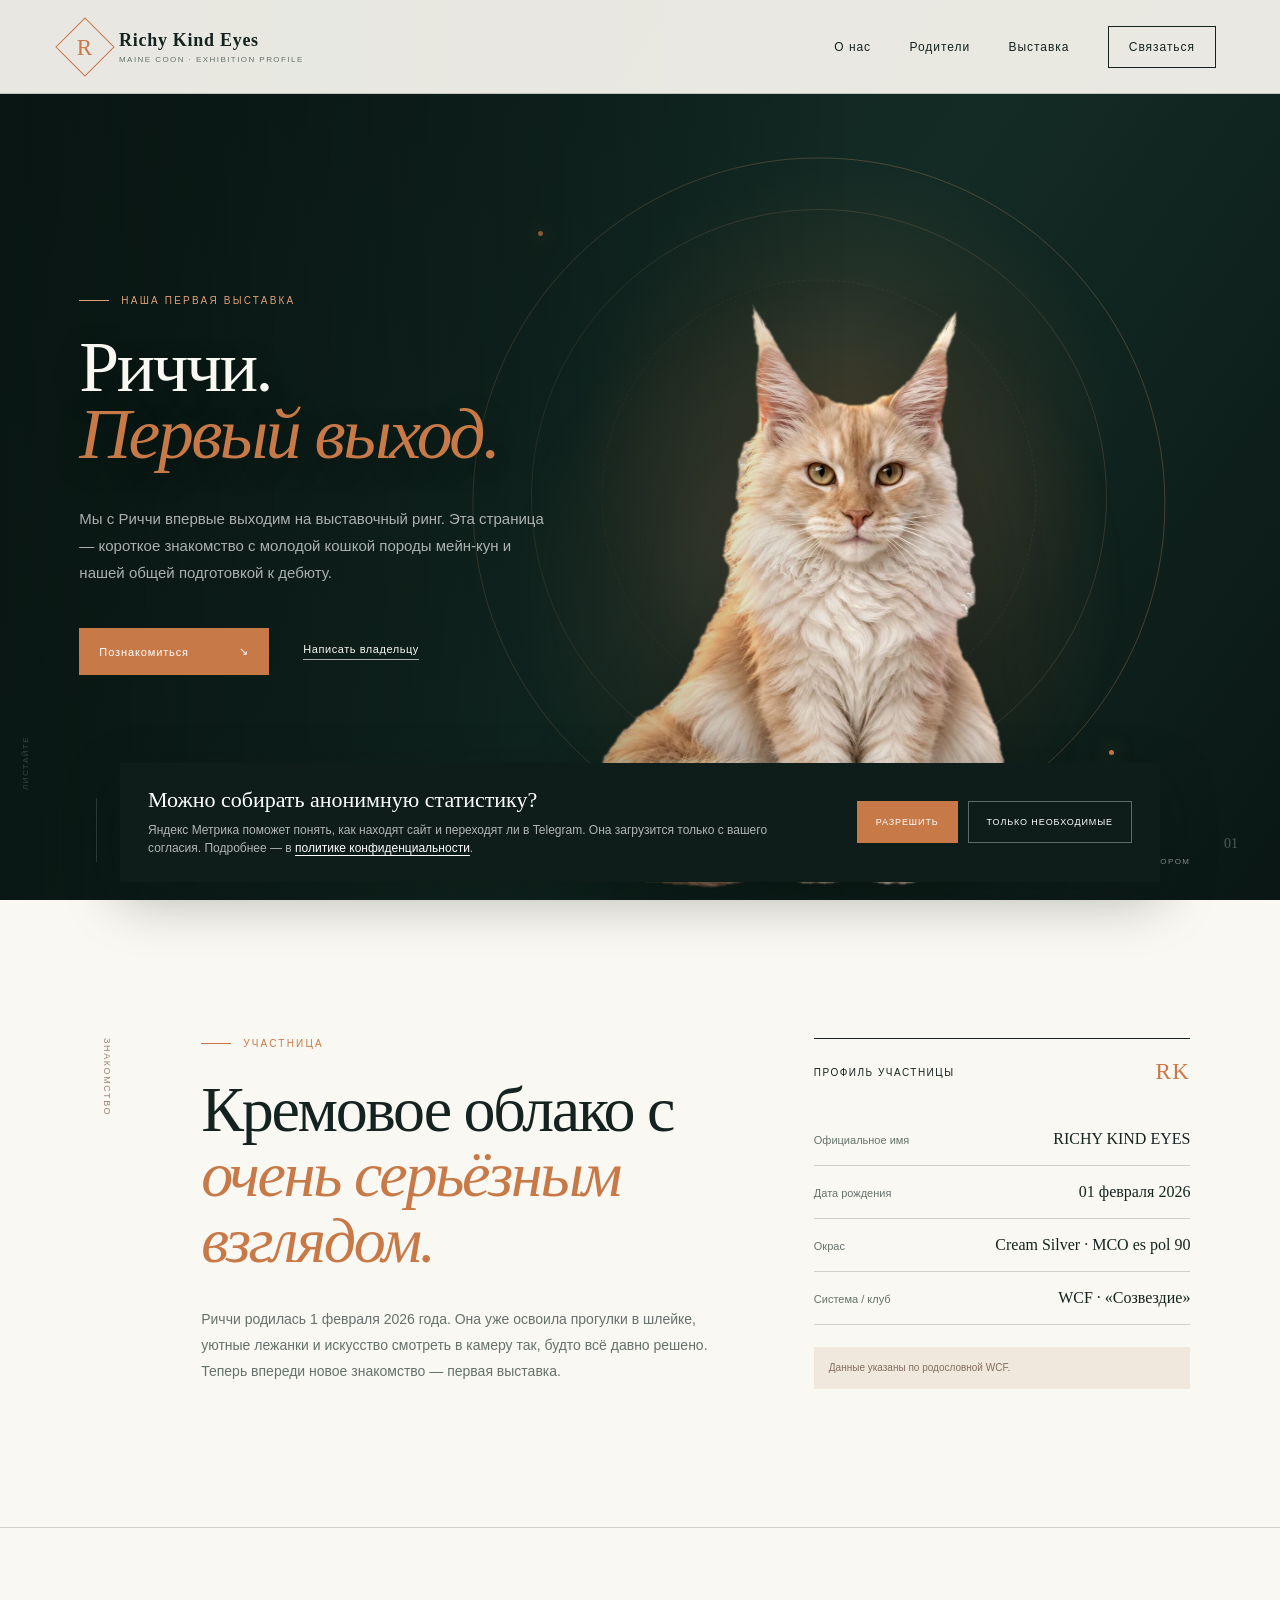
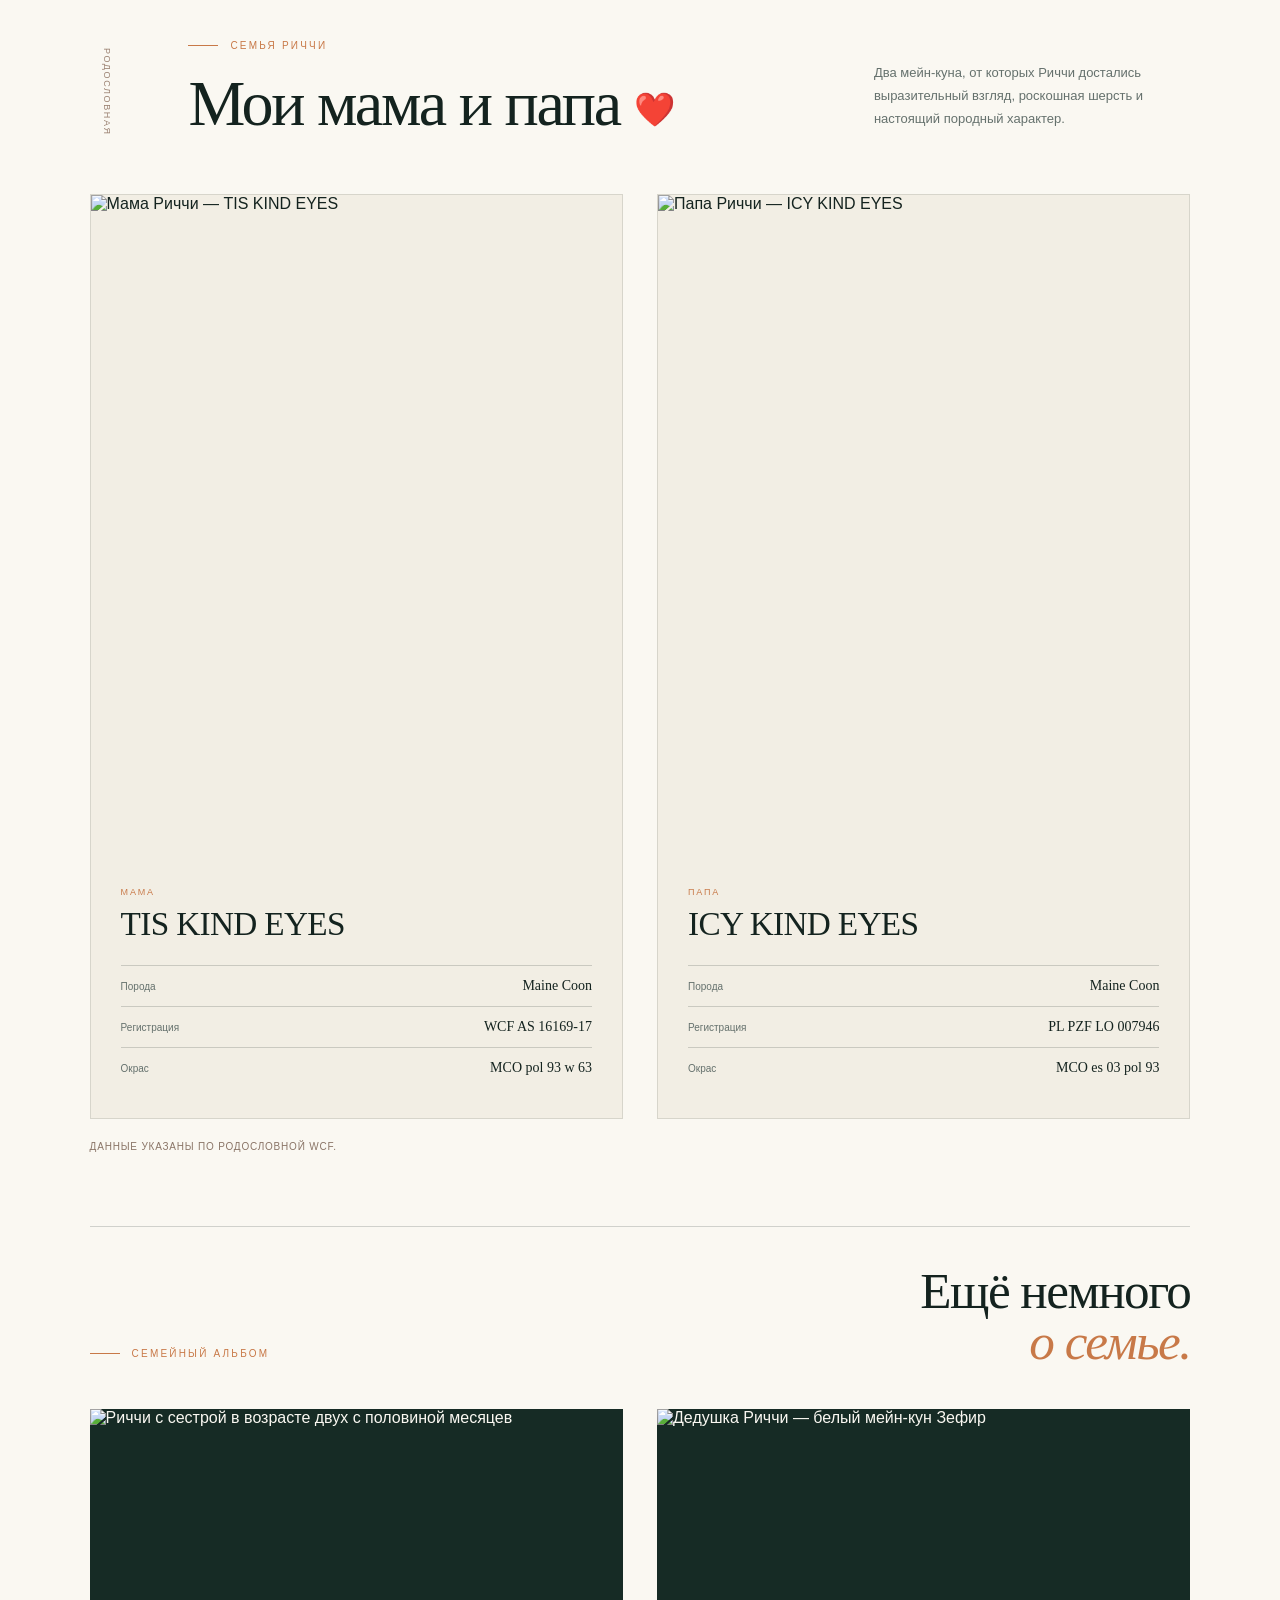
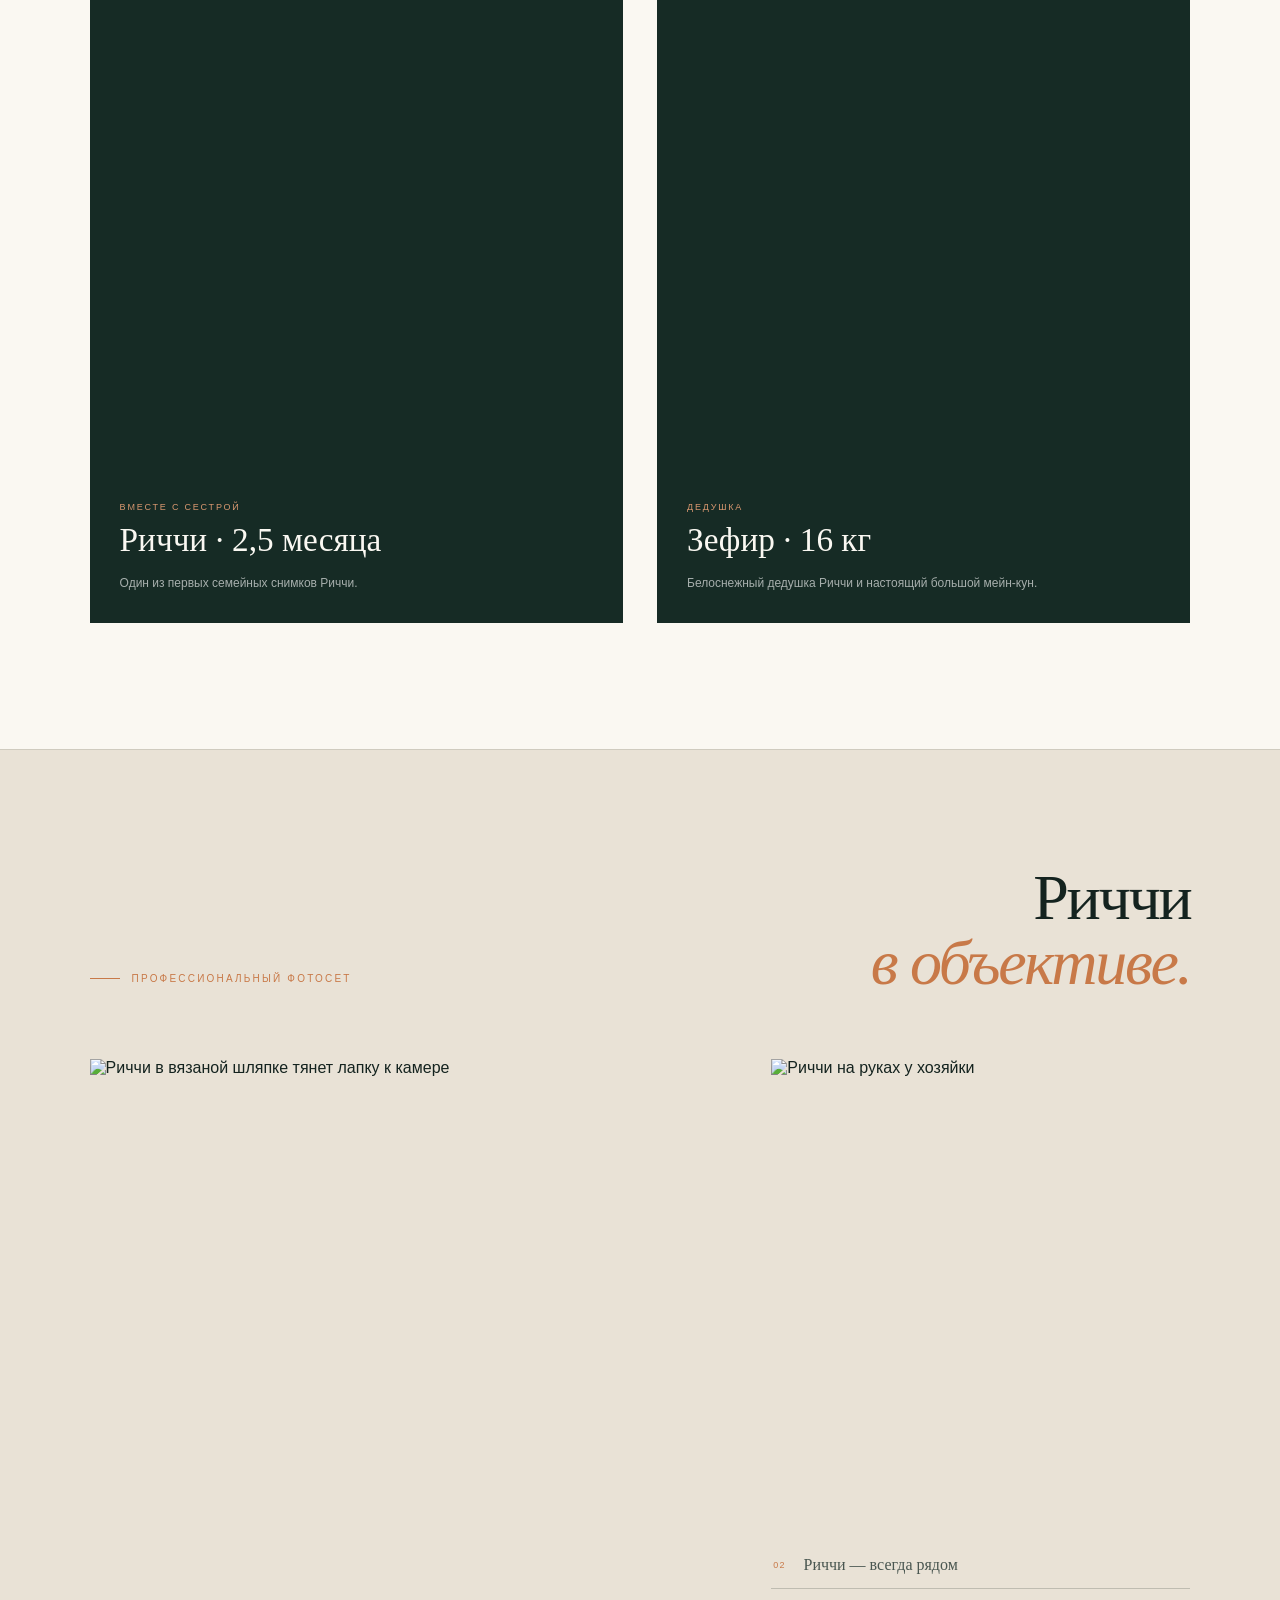
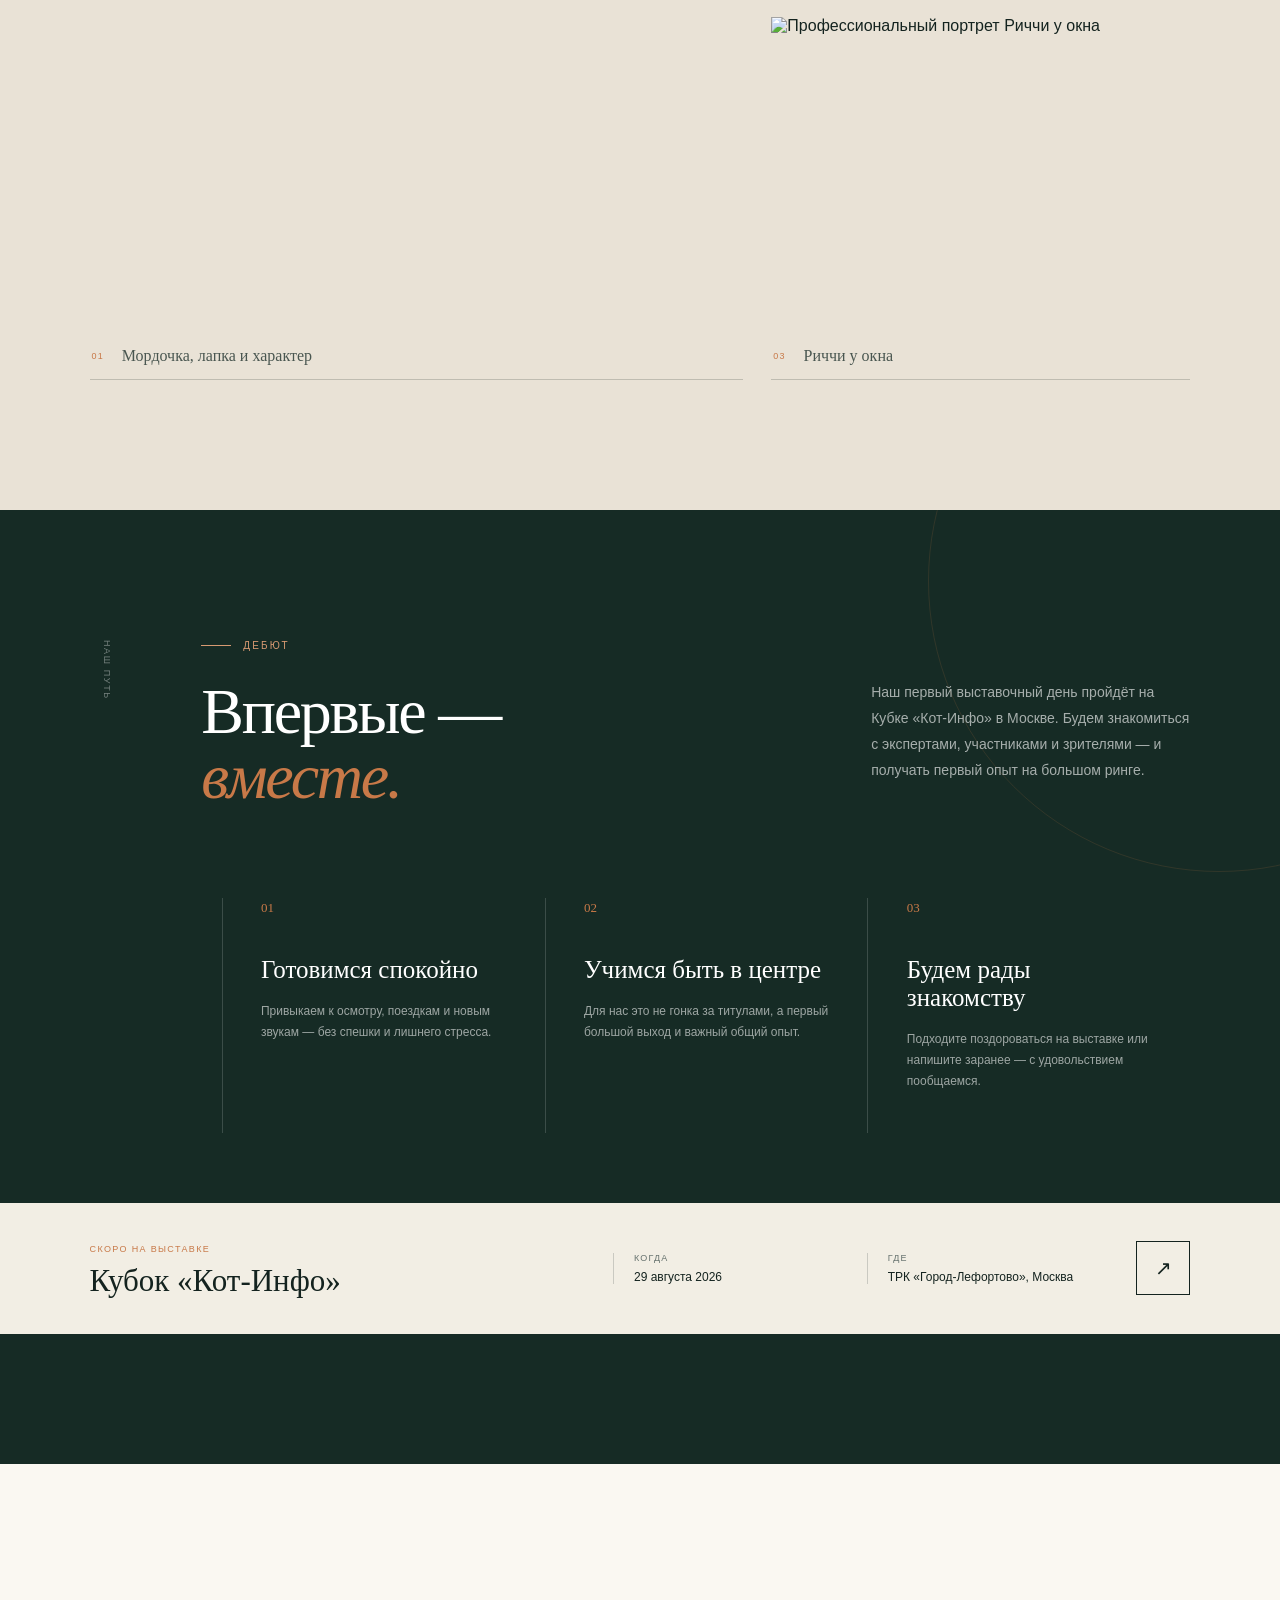
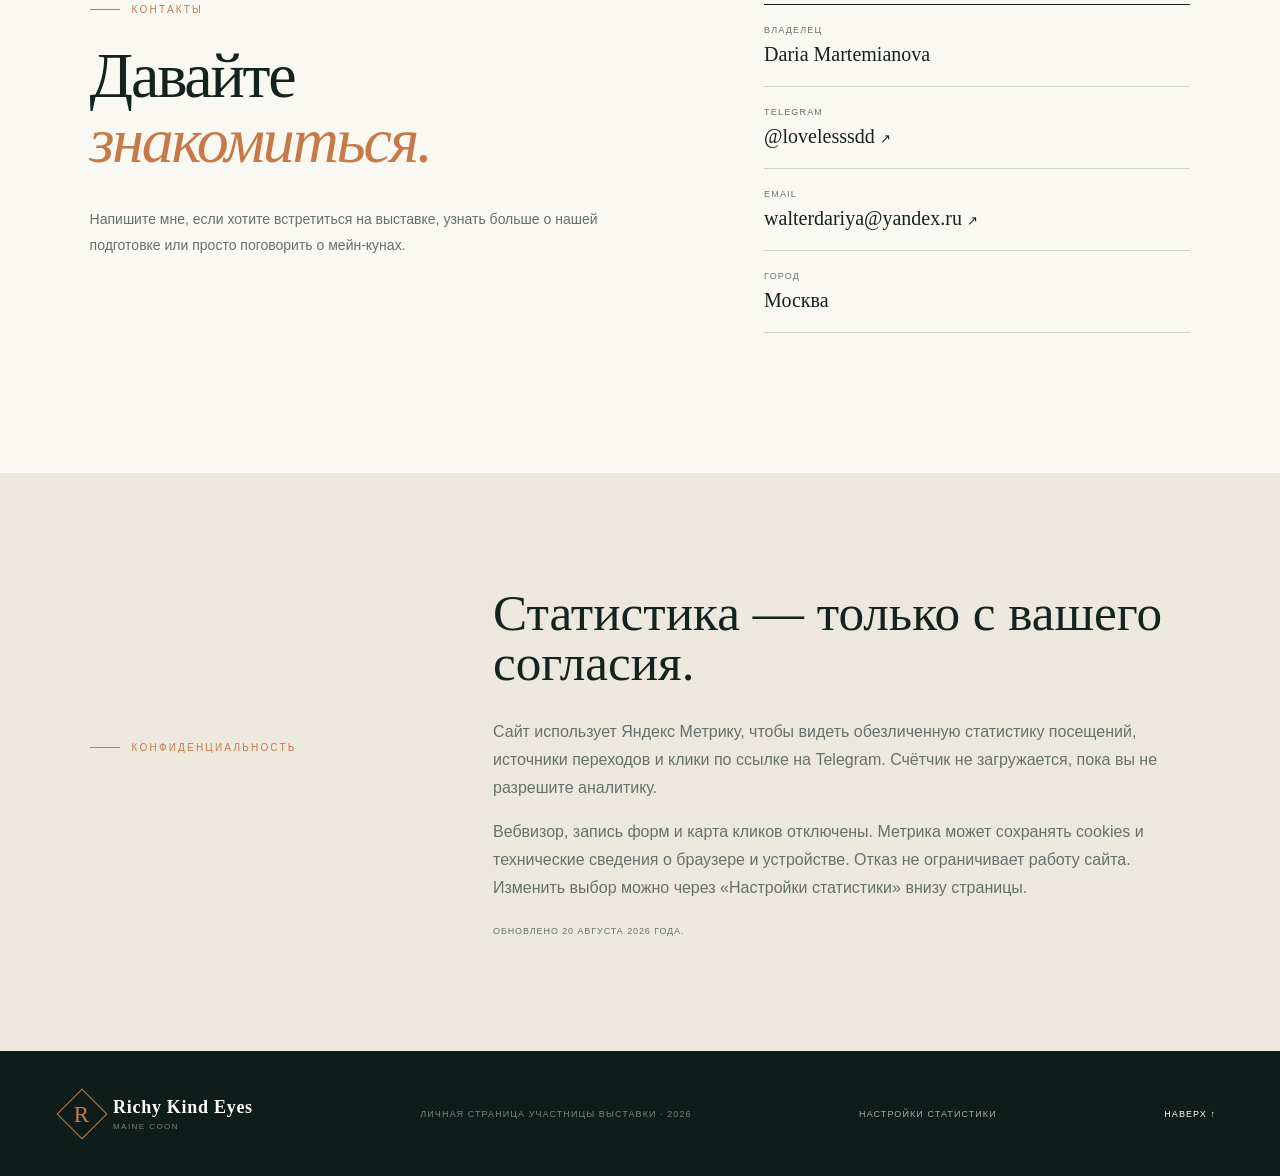
==== commit 0b435f1c: "Refine interactive Richy hero" ====
--- a/docs/index.html
+++ b/docs/index.html
@@ -11,7 +11,7 @@
     />
     <link rel="canonical" href="https://richykindeyespussycat.ru/" />
     <link rel="icon" href="./favicon.svg?v=rk-20260820" type="image/svg+xml" />
-    <link rel="stylesheet" href="./styles.css?v=richy-interactive-20260908" />
+    <link rel="stylesheet" href="./styles.css?v=richy-interactive-20260908c" />
 
     <meta property="og:type" content="website" />
     <meta property="og:locale" content="ru_RU" />
@@ -75,15 +75,13 @@
           <div class="richy-mascot">
             <div class="richy-breath">
               <img
-                src="./richy-mascot-v1.webp"
+                src="./richy-mascot-v3.webp"
                 alt="Интерактивный маскот мейн-куна Риччи"
                 width="1100"
                 height="1100"
                 fetchpriority="high"
                 draggable="false"
               />
-              <span class="richy-eye richy-eye-left" aria-hidden="true"><i></i></span>
-              <span class="richy-eye richy-eye-right" aria-hidden="true"><i></i></span>
             </div>
           </div>
           <p class="interaction-hint"><span></span> Я слежу за курсором</p>
@@ -364,7 +362,7 @@
         <a class="back-top" href="#top">Наверх ↑</a>
       </footer>
     </main>
-    <script src="./interactive-richy.js?v=20260908"></script>
+    <script src="./interactive-richy.js?v=20260908c"></script>
     <script src="./analytics.js?v=20260820"></script>
   </body>
 </html>
--- a/docs/styles.css
+++ b/docs/styles.css
@@ -125,28 +125,24 @@
 }
 
 .hero {
-  --gaze-x: 0px;
-  --gaze-y: 0px;
   --richy-rotate: 0deg;
   --richy-x: 0px;
   --richy-y: 0px;
   --scene-x: 0px;
   --scene-y: 0px;
   background:
-    radial-gradient(circle at 62% 44%, rgba(200, 121, 72, 0.2), transparent 29%),
+    radial-gradient(circle at 66% 48%, rgba(200, 121, 72, 0.2), transparent 28%),
     linear-gradient(125deg, #0c1a17 0%, #142b25 56%, #0a1714 100%);
   color: var(--paper);
   isolation: isolate;
-  min-height: max(780px, 100svh);
+  min-height: max(640px, 100svh);
   overflow: hidden;
   padding-top: 94px;
   position: relative;
 }
 
 .hero::before {
-  background:
-    linear-gradient(90deg, rgba(8, 20, 17, 0.74) 0%, rgba(8, 20, 17, 0.33) 42%, transparent 66%),
-    repeating-linear-gradient(90deg, transparent 0 119px, rgba(255, 255, 255, 0.025) 120px);
+  background: linear-gradient(90deg, rgba(8, 20, 17, 0.74) 0%, rgba(8, 20, 17, 0.33) 42%, transparent 66%);
   content: "";
   inset: 0;
   pointer-events: none;
@@ -158,13 +154,13 @@
   border: 1px solid rgba(216, 151, 108, 0.28);
   border-radius: 50%;
   content: "";
-  height: min(68vw, 910px);
-  left: 50%;
+  height: min(54vw, 700px);
+  left: 64%;
   pointer-events: none;
   position: absolute;
-  top: 52%;
+  top: 56%;
   transform: translate(-50%, -50%);
-  width: min(68vw, 910px);
+  width: min(54vw, 700px);
   z-index: 1;
 }
 
@@ -179,23 +175,23 @@
   border: 1px solid rgba(216, 151, 108, 0.18);
   border-radius: 50%;
   display: block;
-  left: 50%;
+  left: 64%;
   position: absolute;
   top: 50%;
   transform: translate(calc(-50% + var(--scene-x)), calc(-50% + var(--scene-y)));
 }
 
 .hero-orbit-one {
-  height: min(52vw, 700px);
-  width: min(52vw, 700px);
+  height: min(45vw, 590px);
+  width: min(45vw, 590px);
 }
 
 .hero-orbit-two {
   border-style: dashed;
-  height: min(38vw, 520px);
+  height: min(34vw, 450px);
   opacity: 0.55;
   transform: translate(calc(-50% - var(--scene-x)), calc(-50% - var(--scene-y))) rotate(18deg);
-  width: min(38vw, 520px);
+  width: min(34vw, 450px);
 }
 
 .hero-spark {
@@ -224,10 +220,10 @@
   display: flex;
   flex-direction: column;
   justify-content: center;
-  min-height: calc(max(780px, 100svh) - 94px);
+  min-height: calc(max(640px, 100svh) - 94px);
   padding: 68px 0 92px clamp(24px, 6.2vw, 100px);
   position: relative;
-  width: min(49vw, 740px);
+  width: min(46vw, 680px);
   z-index: 4;
 }
 
@@ -338,23 +334,23 @@
 .richy-halo {
   background: radial-gradient(circle, rgba(224, 162, 119, 0.28) 0%, rgba(196, 120, 73, 0.1) 38%, transparent 69%);
   border-radius: 50%;
-  bottom: 1%;
+  bottom: 0;
   filter: blur(4px);
-  height: min(61vw, 810px);
-  left: 50%;
+  height: min(49vw, 650px);
+  left: 64%;
   position: absolute;
   transform: translate(calc(-50% - var(--scene-x)), var(--scene-y));
-  width: min(61vw, 810px);
+  width: min(49vw, 650px);
 }
 
 .richy-mascot {
   aspect-ratio: 1;
-  bottom: -8%;
-  left: 50%;
+  bottom: -1%;
+  left: 64%;
   position: absolute;
   transform: translate3d(calc(-50% + var(--richy-x)), var(--richy-y), 0) rotate(var(--richy-rotate));
   transform-origin: 52% 90%;
-  width: min(63vw, 820px);
+  width: min(48vw, calc(100svh - 160px), 660px);
   will-change: transform;
 }
 
@@ -376,43 +372,6 @@
   width: 100%;
 }
 
-.richy-eye {
-  animation: richy-blink 6.4s infinite;
-  background:
-    radial-gradient(circle at 34% 25%, white 0 7%, transparent 8%),
-    radial-gradient(ellipse at 50% 52%, #bea463 0 39%, #7b632e 64%, #2d2919 100%);
-  border-radius: 52% 48% 50% 50%;
-  box-shadow: inset 0 0 0 1px rgba(20, 18, 11, 0.72), 0 1px 3px rgba(4, 9, 7, 0.54);
-  height: 3.8%;
-  overflow: hidden;
-  position: absolute;
-  top: 27.3%;
-  transform-origin: center;
-  width: 4.8%;
-}
-
-.richy-eye-left {
-  left: 48.1%;
-  transform: rotate(3deg);
-}
-
-.richy-eye-right {
-  left: 59.7%;
-  transform: rotate(-3deg);
-}
-
-.richy-eye i {
-  background: #11150f;
-  border-radius: 50%;
-  height: 76%;
-  left: 50%;
-  position: absolute;
-  top: 50%;
-  transform: translate(calc(-50% + var(--gaze-x)), calc(-50% + var(--gaze-y)));
-  width: 24%;
-  will-change: transform;
-}
-
 .interaction-hint {
   align-items: center;
   bottom: 34px;
@@ -439,29 +398,15 @@
   animation: richy-curious 720ms cubic-bezier(0.22, 0.9, 0.32, 1);
 }
 
-.is-richy-reacting .richy-eye {
-  animation: richy-surprised 720ms ease;
-}
-
 @keyframes richy-breathe {
   0%, 100% { transform: translateY(0) scale(1); }
   50% { transform: translateY(-5px) scale(1.006); }
-}
-
-@keyframes richy-blink {
-  0%, 46%, 49%, 100% { scale: 1 1; }
-  47.2%, 48.1% { scale: 1 0.08; }
 }
 
 @keyframes richy-curious {
   0%, 100% { transform: translateY(0) rotate(0); }
   35% { transform: translateY(-13px) rotate(-1.8deg); }
   62% { transform: translateY(-5px) rotate(1.1deg); }
-}
-
-@keyframes richy-surprised {
-  0%, 100% { scale: 1; }
-  30% { scale: 1.08 1.18; }
 }
 
 .hero-index {
@@ -1243,24 +1188,24 @@
 
 @media (max-width: 960px) {
   .hero {
-    min-height: max(820px, 100svh);
+    min-height: max(700px, 100svh);
   }
 
   .hero-copy {
-    min-height: calc(max(820px, 100svh) - 94px);
+    min-height: calc(max(700px, 100svh) - 94px);
     padding-bottom: 110px;
     padding-top: 76px;
-    width: 61vw;
+    width: 56vw;
   }
 
   .richy-mascot {
-    bottom: -2%;
-    left: 61%;
-    width: min(82vw, 740px);
+    bottom: -1%;
+    left: 65%;
+    width: min(56vw, calc(100svh - 150px), 620px);
   }
 
   .richy-halo {
-    left: 60%;
+    left: 65%;
   }
 
   .hero-index,
@@ -1320,7 +1265,7 @@
   }
 
   .hero {
-    min-height: max(860px, 100svh);
+    min-height: max(820px, 100svh);
     padding-top: 78px;
   }
 
@@ -1329,15 +1274,16 @@
   }
 
   .hero::after {
-    height: 112vw;
+    height: 104vw;
+    left: 54%;
     top: 70%;
-    width: 112vw;
+    width: 104vw;
   }
 
   .hero-copy {
     justify-content: flex-start;
-    min-height: calc(max(860px, 100svh) - 78px);
-    padding: 52px 24px 390px;
+    min-height: calc(max(820px, 100svh) - 78px);
+    padding: 48px 24px 350px;
     width: 100%;
   }
 
@@ -1364,16 +1310,16 @@
   }
 
   .richy-mascot {
-    bottom: -1%;
+    bottom: 0;
     left: 54%;
-    width: min(126vw, 610px);
+    width: min(108vw, 500px);
   }
 
   .richy-halo {
     bottom: -2%;
-    height: 112vw;
+    height: 104vw;
     left: 54%;
-    width: 112vw;
+    width: 104vw;
   }
 
   .hero-orbit-one {
@@ -1592,9 +1538,7 @@
   }
 
   .richy-breath,
-  .richy-eye,
-  .is-richy-reacting .richy-breath,
-  .is-richy-reacting .richy-eye {
+  .is-richy-reacting .richy-breath {
     animation: none;
   }
 
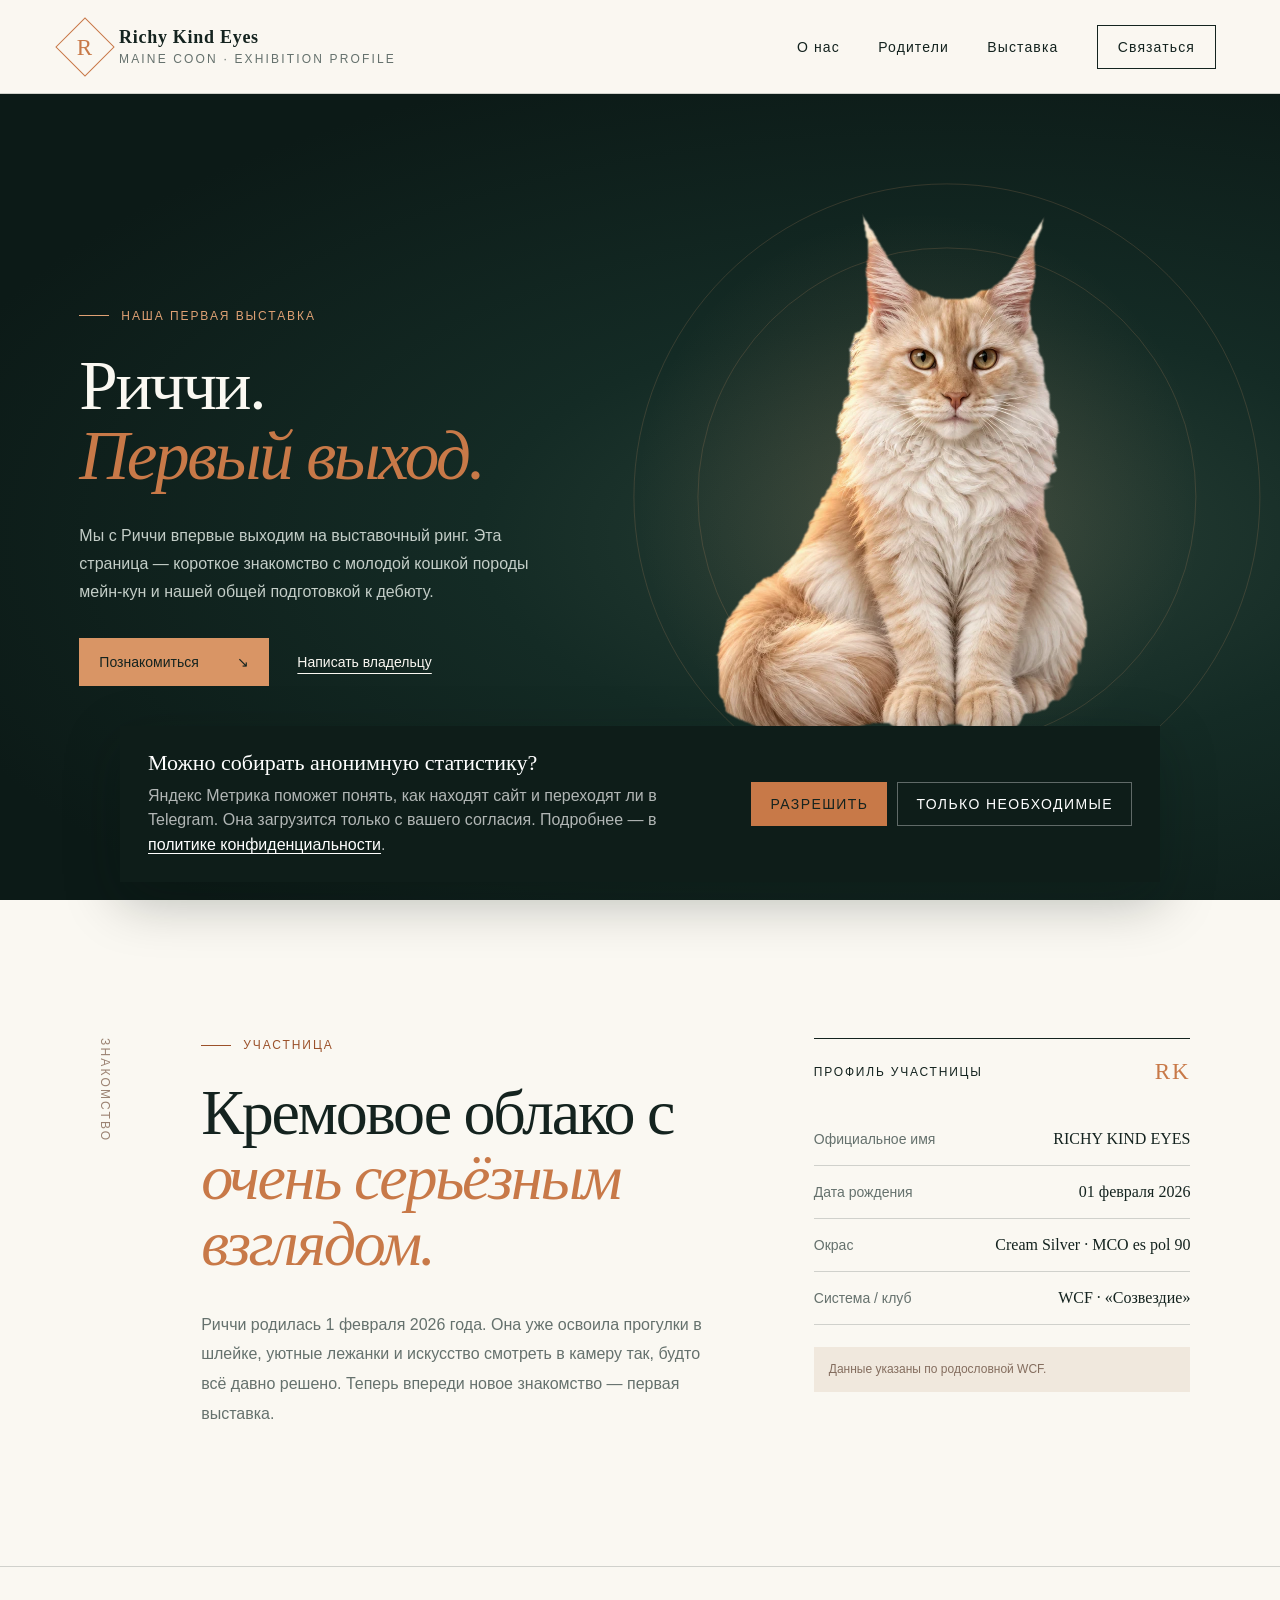
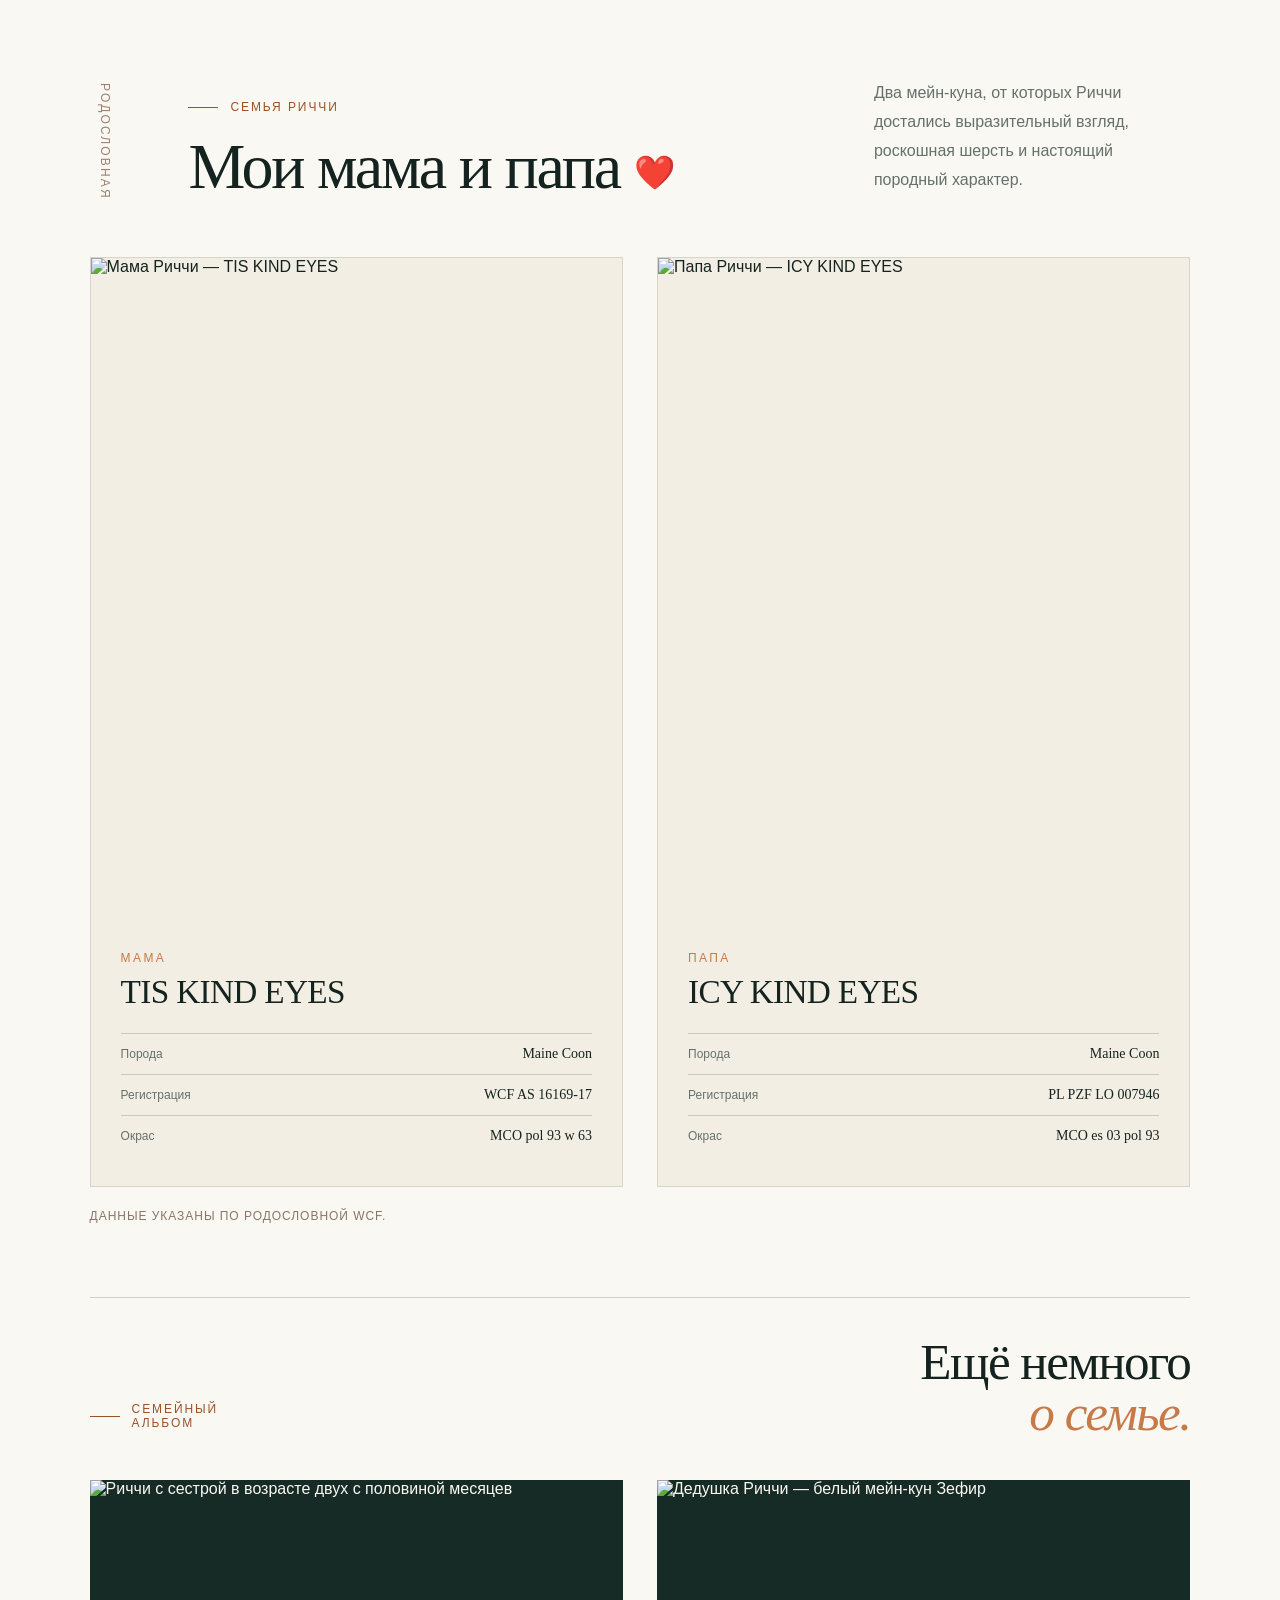
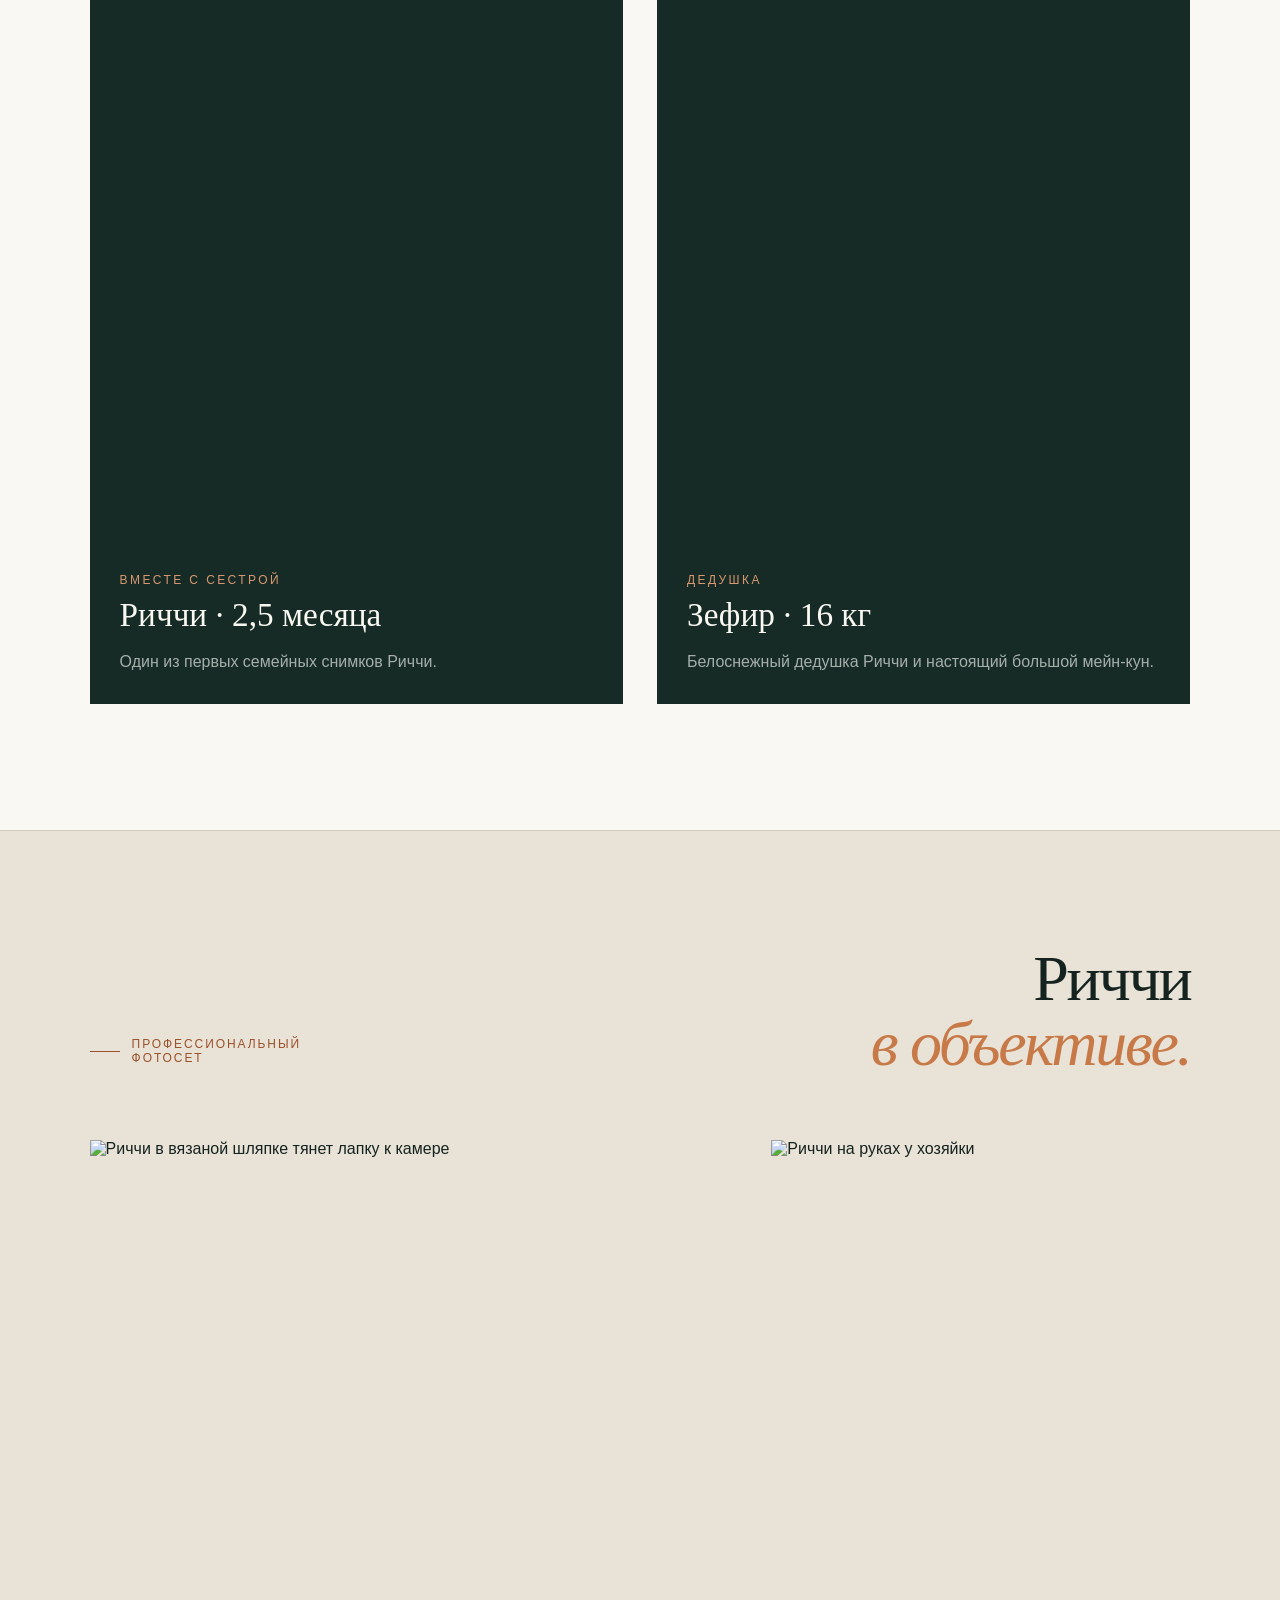
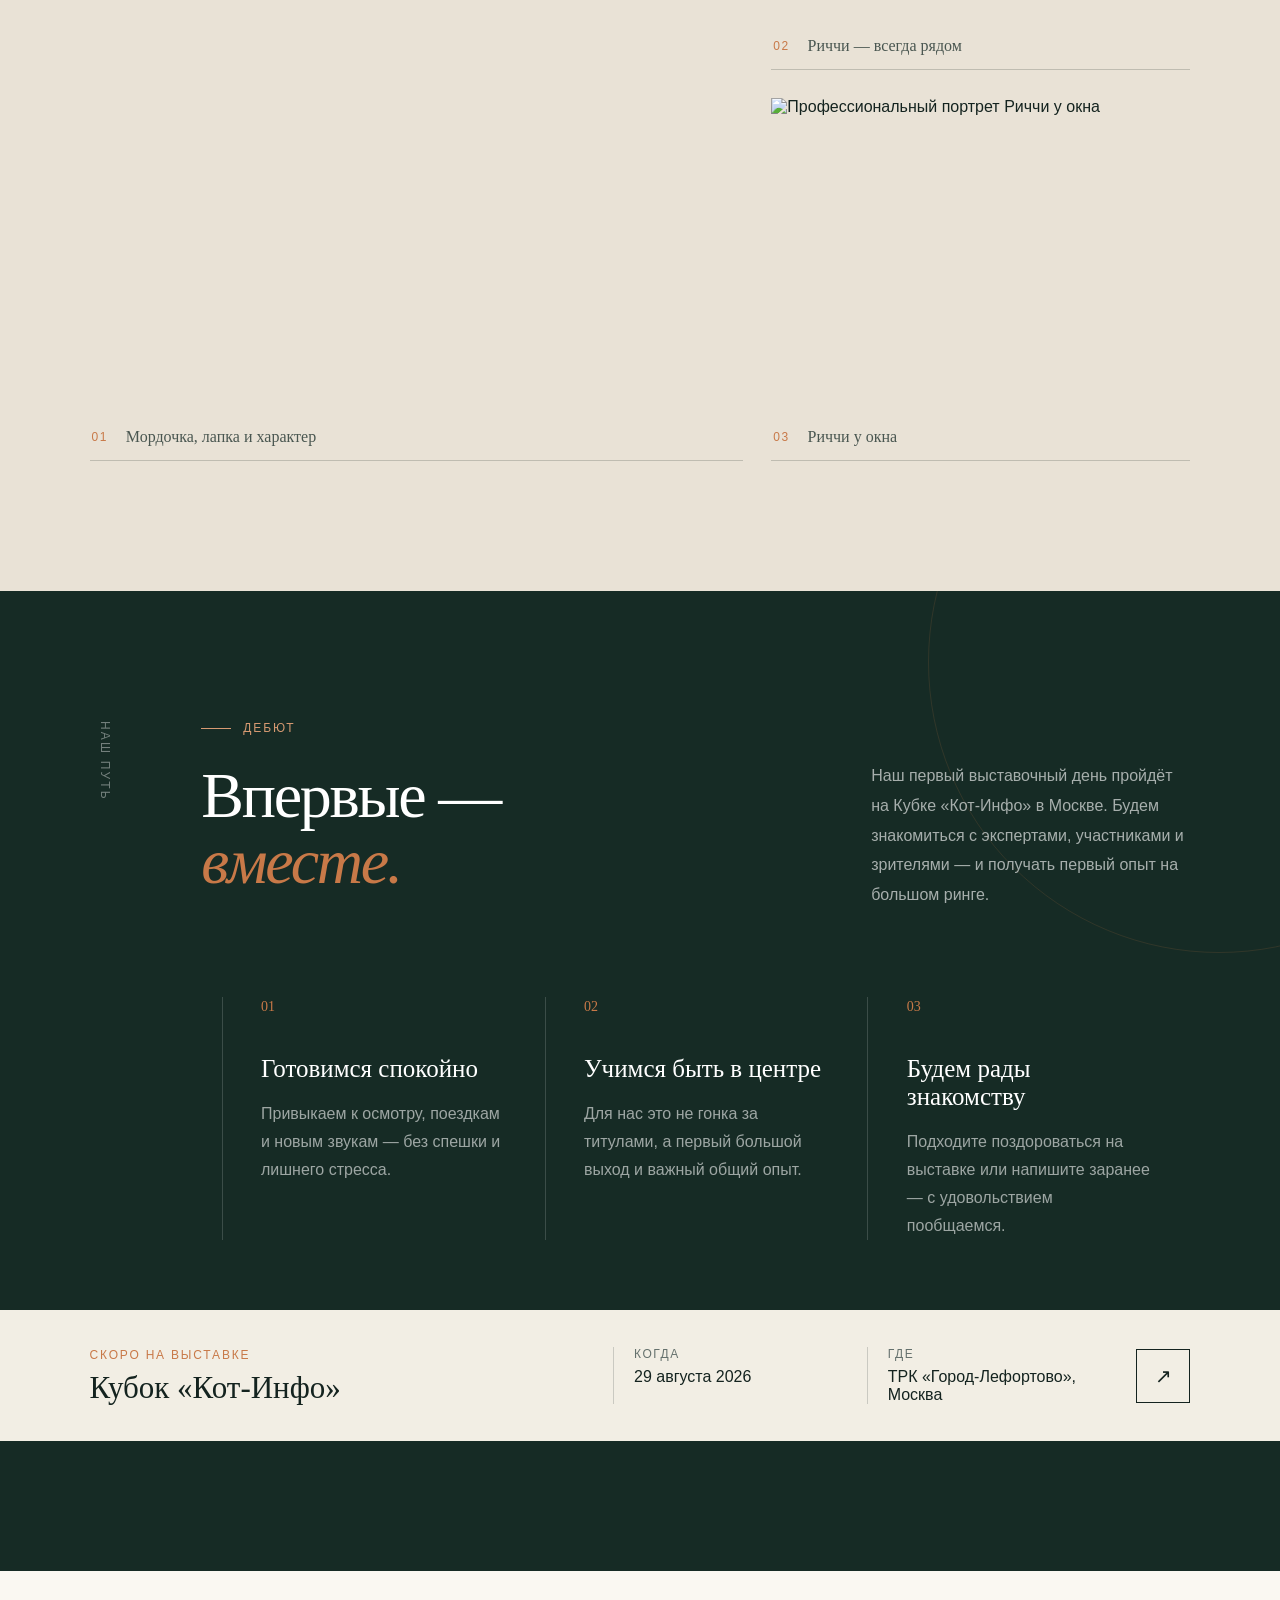
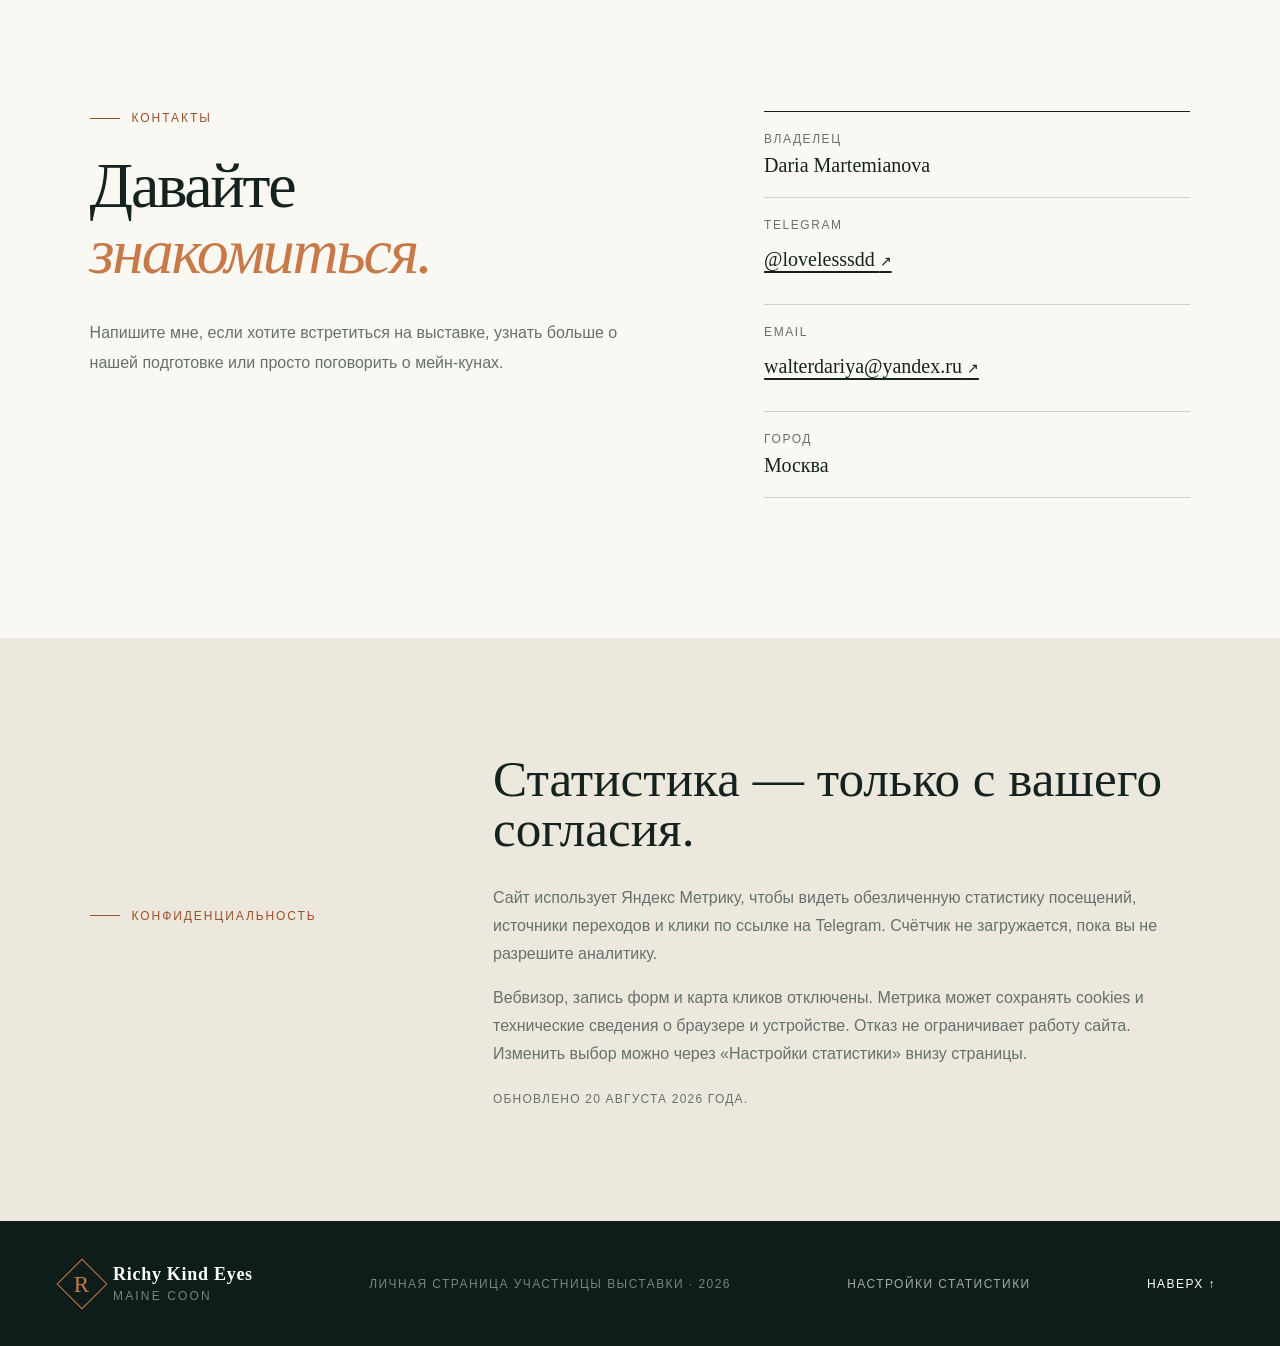
==== commit e740bb03: "Publish clean Richy mascot and responsive UX improvements" ====
--- a/docs/index.html
+++ b/docs/index.html
@@ -11,7 +11,7 @@
     />
     <link rel="canonical" href="https://richykindeyespussycat.ru/" />
     <link rel="icon" href="./favicon.svg?v=rk-20260820" type="image/svg+xml" />
-    <link rel="stylesheet" href="./styles.css?v=richy-interactive-20260908c" />
+    <link rel="stylesheet" href="./styles.css?v=richy-ux-20260908" />
 
     <meta property="og:type" content="website" />
     <meta property="og:locale" content="ru_RU" />
@@ -72,23 +72,24 @@
 
         <div class="richy-stage">
           <div class="richy-halo" aria-hidden="true"></div>
-          <div class="richy-mascot">
-            <div class="richy-breath">
+          <button class="richy-mascot" type="button" aria-label="Погладить Риччи">
+            <span class="richy-breath">
               <img
-                src="./richy-mascot-v3.webp"
+                src="./richy-mascot-v4.webp"
                 alt="Интерактивный маскот мейн-куна Риччи"
                 width="1100"
                 height="1100"
                 fetchpriority="high"
                 draggable="false"
               />
-            </div>
-          </div>
-          <p class="interaction-hint"><span></span> Я слежу за курсором</p>
-        </div>
-
-        <div class="hero-index" aria-hidden="true">01</div>
-        <div class="scroll-cue" aria-hidden="true"><span>листайте</span><i></i></div>
+            </span>
+          </button>
+          <div class="motion-controls">
+            <p class="interaction-hint">Нажмите на Риччи, чтобы погладить</p>
+            <button type="button" class="motion-toggle" aria-pressed="false">Пауза анимации</button>
+          </div>
+        </div>
+
       </section>
 
       <section class="intro section-shell" id="about">
@@ -362,7 +363,7 @@
         <a class="back-top" href="#top">Наверх ↑</a>
       </footer>
     </main>
-    <script src="./interactive-richy.js?v=20260908c"></script>
+    <script src="./interactive-richy.js?v=richy-ux-20260908"></script>
     <script src="./analytics.js?v=20260820"></script>
   </body>
 </html>
--- a/docs/styles.css
+++ b/docs/styles.css
@@ -1,3 +1,4 @@
+
 :root {
   --ink: #14231f;
   --forest: #162b25;
@@ -32,7 +33,8 @@
   text-decoration: none;
 }
 
-a:focus-visible {
+a:focus-visible,
+button:focus-visible {
   outline: 2px solid var(--copper);
   outline-offset: 5px;
 }
@@ -42,13 +44,12 @@
   background: rgba(250, 248, 242, 0.93);
   border-bottom: 1px solid var(--line);
   display: flex;
-  height: 94px;
+  min-height: 94px;
   justify-content: space-between;
   left: 0;
-  padding: 0 clamp(24px, 5vw, 80px);
-  position: absolute;
-  right: 0;
-  top: 0;
+  gap: 24px;
+  padding: 20px clamp(24px, 5vw, 80px);
+  position: relative;
   z-index: 10;
 }
 
@@ -91,7 +92,7 @@
 
 .wordmark small {
   color: var(--muted);
-  font-size: 8px;
+  font-size: .75rem;
   letter-spacing: 0.18em;
   margin-top: 4px;
   text-transform: uppercase;
@@ -100,7 +101,7 @@
 .site-header nav {
   align-items: center;
   display: flex;
-  font-size: 12px;
+  font-size: .875rem;
   gap: clamp(24px, 3vw, 52px);
   letter-spacing: 0.08em;
 }
@@ -130,124 +131,54 @@
   --richy-y: 0px;
   --scene-x: 0px;
   --scene-y: 0px;
-  background:
-    radial-gradient(circle at 66% 48%, rgba(200, 121, 72, 0.2), transparent 28%),
-    linear-gradient(125deg, #0c1a17 0%, #142b25 56%, #0a1714 100%);
+  background: radial-gradient(ellipse at 74% 55%, #294036 0%, #142b25 35%, #0c1a17 80%);
   color: var(--paper);
+  display: grid;
+  grid-template-columns: minmax(0, 1fr) minmax(0, 1.1fr);
+  align-items: center;
+  gap: clamp(24px, 4vw, 64px);
   isolation: isolate;
-  min-height: max(640px, 100svh);
-  overflow: hidden;
-  padding-top: 94px;
+  min-height: calc(100svh - 94px);
+  overflow: clip;
+  padding: 48px clamp(24px, 6.2vw, 100px);
   position: relative;
 }
 
-.hero::before {
-  background: linear-gradient(90deg, rgba(8, 20, 17, 0.74) 0%, rgba(8, 20, 17, 0.33) 42%, transparent 66%);
-  content: "";
+.hero-atmosphere {
   inset: 0;
   pointer-events: none;
   position: absolute;
-  z-index: 3;
-}
-
-.hero::after {
-  border: 1px solid rgba(216, 151, 108, 0.28);
-  border-radius: 50%;
-  content: "";
-  height: min(54vw, 700px);
-  left: 64%;
-  pointer-events: none;
-  position: absolute;
-  top: 56%;
-  transform: translate(-50%, -50%);
-  width: min(54vw, 700px);
-  z-index: 1;
-}
-
-.hero-atmosphere {
-  inset: 94px 0 0;
-  pointer-events: none;
-  position: absolute;
-  z-index: 1;
+  z-index: -1;
 }
 
 .hero-orbit {
   border: 1px solid rgba(216, 151, 108, 0.18);
   border-radius: 50%;
   display: block;
-  left: 64%;
+  left: 74%;
   position: absolute;
   top: 50%;
   transform: translate(calc(-50% + var(--scene-x)), calc(-50% + var(--scene-y)));
 }
 
-.hero-orbit-one {
-  height: min(45vw, 590px);
-  width: min(45vw, 590px);
-}
-
-.hero-orbit-two {
-  border-style: dashed;
-  height: min(34vw, 450px);
-  opacity: 0.55;
-  transform: translate(calc(-50% - var(--scene-x)), calc(-50% - var(--scene-y))) rotate(18deg);
-  width: min(34vw, 450px);
-}
-
-.hero-spark {
-  background: var(--copper);
-  border-radius: 50%;
-  box-shadow: 0 0 20px rgba(216, 151, 108, 0.78);
-  display: block;
-  height: 5px;
-  position: absolute;
-  transform: translate(var(--scene-x), var(--scene-y));
-  width: 5px;
-}
-
-.hero-spark-one {
-  left: 42%;
-  top: 17%;
-}
-
-.hero-spark-two {
-  bottom: 18%;
-  right: 13%;
-}
-
-.hero-copy {
-  align-items: flex-start;
+.hero-orbit-one { width: min(49vw, 740px); aspect-ratio: 1; }
+.hero-orbit-two { width: min(39vw, 600px); aspect-ratio: 1; }
+.hero-spark { display: none; }
+
+.hero-copy { min-width: 0; position: relative; z-index: 2; }
+.hero .eyebrow { color: #dfa174; }
+
+.eyebrow {
+  align-items: center;
+  color: #9b512a;
   display: flex;
-  flex-direction: column;
-  justify-content: center;
-  min-height: calc(max(640px, 100svh) - 94px);
-  padding: 68px 0 92px clamp(24px, 6.2vw, 100px);
-  position: relative;
-  width: min(46vw, 680px);
-  z-index: 4;
-}
-
-.hero .eyebrow {
-  color: #dfa174;
-}
-
-.eyebrow {
-  align-items: center;
-  color: var(--copper);
-  display: flex;
-  font-size: 10px;
+  font-size: .75rem;
   gap: 12px;
-  letter-spacing: 0.22em;
+  letter-spacing: .16em;
   margin: 0 0 28px;
   text-transform: uppercase;
 }
-
-.eyebrow span {
-  background: currentColor;
-  display: inline-block;
-  height: 1px;
-  width: 30px;
-}
+.eyebrow span { background: currentColor; flex: 0 0 30px; height: 1px; }
 
 .hero h1,
 .intro h2,
@@ -257,17 +188,10 @@
 .contact h2 {
   font-family: var(--serif);
   font-weight: 400;
-  letter-spacing: -0.035em;
+  letter-spacing: -.035em;
   margin: 0;
 }
-
-.hero h1 {
-  font-size: clamp(58px, 5.6vw, 94px);
-  line-height: 0.93;
-  max-width: 690px;
-  text-shadow: 0 8px 34px rgba(3, 12, 9, 0.24);
-}
-
+.hero h1 { font-size: clamp(3rem, 5.4vw, 5.875rem); line-height: 1.02; }
 .hero h1 em,
 .intro h2 em,
 .show-section h2 em,
@@ -276,173 +200,101 @@
   display: block;
   font-weight: 400;
 }
-
 .hero-lead {
-  color: rgba(255, 255, 255, 0.66);
-  font-size: 15px;
-  line-height: 1.8;
-  margin: 38px 0 0;
+  color: #c3cdc7;
+  font-size: 1rem;
+  line-height: 1.75;
+  margin: 30px 0 0;
   max-width: 480px;
 }
-
 .hero-actions {
   align-items: center;
   display: flex;
-  gap: 34px;
-  margin-top: 42px;
-}
-
+  flex-wrap: wrap;
+  gap: 12px 28px;
+  margin-top: 32px;
+}
 .button {
   align-items: center;
   display: inline-flex;
-  font-size: 11px;
-  gap: 30px;
+  font-size: .875rem;
+  gap: 28px;
   justify-content: space-between;
-  letter-spacing: 0.08em;
+  min-height: 48px;
   min-width: 190px;
-  padding: 17px 20px;
-}
-
-.button-primary {
-  background: var(--copper);
-  color: white;
-  transition: background 180ms ease;
-}
-
-.button-primary:hover {
-  background: #dc966c;
-}
-
+  padding: 14px 20px;
+}
+.button-primary { background: #d99565; color: #14231f; transition: background 180ms ease; }
+.button-primary:hover { background: #efb58d; }
 .text-link {
-  border-bottom: 1px solid var(--ink);
-  font-size: 11px;
-  letter-spacing: 0.05em;
-  padding-bottom: 4px;
-}
-
-.hero .text-link {
-  border-color: rgba(255, 255, 255, 0.65);
-}
-
-.richy-stage {
-  inset: 94px 0 0;
+  display: inline-flex;
+  align-items: center;
+  min-height: 44px;
+  font-size: .875rem;
+  text-decoration: underline;
+  text-underline-offset: 6px;
+}
+.text-link:hover { text-decoration-thickness: 2px; }
+
+.richy-stage { min-width: 0; position: relative; z-index: 1; }
+.richy-halo {
+  background: radial-gradient(circle, rgba(224,162,119,.18), transparent 69%);
+  inset: 0;
+  position: absolute;
   pointer-events: none;
-  position: absolute;
-  z-index: 2;
-}
-
-.richy-halo {
-  background: radial-gradient(circle, rgba(224, 162, 119, 0.28) 0%, rgba(196, 120, 73, 0.1) 38%, transparent 69%);
-  border-radius: 50%;
-  bottom: 0;
-  filter: blur(4px);
-  height: min(49vw, 650px);
-  left: 64%;
-  position: absolute;
-  transform: translate(calc(-50% - var(--scene-x)), var(--scene-y));
-  width: min(49vw, 650px);
-}
-
+}
 .richy-mascot {
+  appearance: none;
+  background: none;
+  border: 0;
+  border-radius: 24px;
+  cursor: pointer;
+  display: block;
+  padding: 0;
   aspect-ratio: 1;
-  bottom: -1%;
-  left: 64%;
-  position: absolute;
-  transform: translate3d(calc(-50% + var(--richy-x)), var(--richy-y), 0) rotate(var(--richy-rotate));
+  position: relative;
+  margin: 0 auto;
+  transform: translate3d(var(--richy-x), var(--richy-y), 0) rotate(var(--richy-rotate));
   transform-origin: 52% 90%;
-  width: min(48vw, calc(100svh - 160px), 660px);
-  will-change: transform;
-}
-
+  width: min(100%, 660px);
+  -webkit-tap-highlight-color: transparent;
+}
 .richy-breath {
   animation: richy-breathe 4.8s ease-in-out infinite;
+  display: block;
   height: 100%;
-  position: relative;
   transform-origin: 53% 90%;
   width: 100%;
 }
-
 .richy-mascot img {
   display: block;
-  filter: drop-shadow(0 32px 36px rgba(1, 8, 6, 0.36));
   height: 100%;
   object-fit: contain;
   pointer-events: none;
   user-select: none;
   width: 100%;
 }
-
-.interaction-hint {
-  align-items: center;
-  bottom: 34px;
-  color: rgba(255, 255, 255, 0.52);
-  display: flex;
-  font-size: 8px;
-  gap: 10px;
-  letter-spacing: 0.18em;
-  margin: 0;
-  position: absolute;
-  right: clamp(74px, 7vw, 110px);
-  text-transform: uppercase;
-}
-
-.interaction-hint span {
-  background: var(--copper);
-  border-radius: 50%;
-  box-shadow: 0 0 0 5px rgba(200, 121, 72, 0.12);
-  height: 5px;
-  width: 5px;
-}
-
-.is-richy-reacting .richy-breath {
-  animation: richy-curious 720ms cubic-bezier(0.22, 0.9, 0.32, 1);
-}
-
-@keyframes richy-breathe {
-  0%, 100% { transform: translateY(0) scale(1); }
-  50% { transform: translateY(-5px) scale(1.006); }
-}
-
-@keyframes richy-curious {
-  0%, 100% { transform: translateY(0) rotate(0); }
-  35% { transform: translateY(-13px) rotate(-1.8deg); }
-  62% { transform: translateY(-5px) rotate(1.1deg); }
-}
-
-.hero-index {
-  bottom: 48px;
-  color: rgba(255, 255, 255, 0.28);
-  font-family: var(--serif);
-  font-size: 14px;
-  position: absolute;
-  right: 42px;
-}
-
-.scroll-cue {
-  align-items: center;
-  bottom: 38px;
-  color: rgba(255, 255, 255, 0.7);
-  display: flex;
-  gap: 12px;
-  left: 30px;
-  position: absolute;
-  z-index: 2;
-}
-
-.scroll-cue span {
-  font-size: 8px;
-  letter-spacing: 0.18em;
-  text-transform: uppercase;
-  transform: rotate(-90deg) translateX(45px);
-  transform-origin: left bottom;
-}
-
-.scroll-cue i {
-  background: rgba(255, 255, 255, 0.45);
-  display: block;
-  height: 64px;
-  width: 1px;
-}
+.motion-controls { display: flex; align-items: center; justify-content: center; flex-wrap: wrap; gap: 0 16px; }
+.interaction-hint { color: #b9c6be; font-size: .75rem; line-height: 1.5; margin: 0; }
+.motion-toggle {
+  appearance: none;
+  background: transparent;
+  border: 0;
+  color: #e9c6ad;
+  cursor: pointer;
+  font: inherit;
+  font-size: .75rem;
+  min-height: 44px;
+  padding: 10px 4px;
+  text-decoration: underline;
+  text-underline-offset: 4px;
+}
+.motion-toggle[aria-pressed="true"] { color: white; text-decoration-style: double; }
+.is-motion-paused { --richy-x: 0px !important; --richy-y: 0px !important; --richy-rotate: 0deg !important; --scene-x: 0px !important; --scene-y: 0px !important; }
+.is-motion-paused .richy-breath { animation: none; }
+.is-richy-reacting:not(.is-motion-paused) .richy-breath { animation: richy-curious 720ms ease; }
+@keyframes richy-breathe { 0%,100% { transform: translateY(0); } 50% { transform: translateY(-5px); } }
+@keyframes richy-curious { 0%,100% { transform: translateY(0) rotate(0); } 35% { transform: translateY(-13px) rotate(-1.8deg); } 62% { transform: translateY(-5px) rotate(1.1deg); } }
 
 .section-shell {
   padding-left: clamp(24px, 7vw, 112px);
@@ -451,7 +303,7 @@
 
 .section-label {
   color: #9b8272;
-  font-size: 9px;
+  font-size: .75rem;
   letter-spacing: 0.18em;
   text-transform: uppercase;
   writing-mode: vertical-rl;
@@ -479,7 +331,7 @@
 .show-intro,
 .contact-main > p:last-child {
   color: var(--muted);
-  font-size: 14px;
+  font-size: 1rem;
   line-height: 1.85;
   margin: 34px 0 0;
   max-width: 560px;
@@ -493,7 +345,7 @@
 .profile-heading {
   align-items: center;
   display: flex;
-  font-size: 10px;
+  font-size: .75rem;
   justify-content: space-between;
   letter-spacing: 0.15em;
   text-transform: uppercase;
@@ -526,7 +378,7 @@
 
 .profile-card dt {
   color: var(--muted);
-  font-size: 11px;
+  font-size: .875rem;
 }
 
 .profile-card dd {
@@ -538,7 +390,7 @@
 .pedigree-note {
   background: #f0e8dd;
   color: #846d5e;
-  font-size: 10px;
+  font-size: .75rem;
   line-height: 1.55;
   margin: 22px 0 0;
   padding: 13px 15px;
@@ -571,7 +423,7 @@
 
 .parents-heading > p {
   color: var(--muted);
-  font-size: 13px;
+  font-size: 1rem;
   line-height: 1.8;
   margin: 0 0 5px;
   max-width: 410px;
@@ -617,7 +469,7 @@
 .parent-role {
   color: var(--copper);
   display: block;
-  font-size: 9px;
+  font-size: .75rem;
   letter-spacing: 0.2em;
   text-transform: uppercase;
 }
@@ -650,18 +502,18 @@
 
 .parent-card dt {
   color: var(--muted);
-  font-size: 10px;
+  font-size: .75rem;
 }
 
 .parent-card dd {
   font-family: var(--serif);
-  font-size: 14px;
+  font-size: .875rem;
   text-align: right;
 }
 
 .parents-note {
   color: #8a7567;
-  font-size: 10px;
+  font-size: .75rem;
   letter-spacing: 0.08em;
   margin-bottom: 0;
   margin-top: 22px;
@@ -741,7 +593,7 @@
 .family-story figcaption > span {
   color: #d99870;
   display: block;
-  font-size: 9px;
+  font-size: .75rem;
   letter-spacing: 0.2em;
   margin-bottom: 9px;
   text-transform: uppercase;
@@ -756,7 +608,7 @@
 
 .family-story figcaption p {
   color: rgba(255, 255, 255, 0.62);
-  font-size: 12px;
+  font-size: 1rem;
   line-height: 1.7;
   margin: 14px 0 0;
 }
@@ -838,7 +690,7 @@
 .gallery-card figcaption span {
   color: var(--copper);
   font-family: Inter, "Helvetica Neue", Arial, sans-serif;
-  font-size: 9px;
+  font-size: .75rem;
   letter-spacing: 0.12em;
 }
 
@@ -899,7 +751,7 @@
 .step > span {
   color: var(--copper);
   font-family: var(--serif);
-  font-size: 13px;
+  font-size: .875rem;
 }
 
 .step h3 {
@@ -911,7 +763,7 @@
 
 .step p {
   color: rgba(255, 255, 255, 0.58);
-  font-size: 12px;
+  font-size: 1rem;
   line-height: 1.75;
   margin: 0;
   max-width: 260px;
@@ -931,7 +783,7 @@
 
 .event-card > div > span {
   color: var(--copper);
-  font-size: 9px;
+  font-size: .75rem;
   letter-spacing: 0.15em;
   text-transform: uppercase;
 }
@@ -957,13 +809,13 @@
 
 .event-card dt {
   color: var(--muted);
-  font-size: 9px;
+  font-size: .75rem;
   letter-spacing: 0.13em;
   text-transform: uppercase;
 }
 
 .event-card dd {
-  font-size: 12px;
+  font-size: 1rem;
   margin: 7px 0 0;
 }
 
@@ -1009,7 +861,7 @@
 
 .contact-list span {
   color: var(--muted);
-  font-size: 9px;
+  font-size: .75rem;
   letter-spacing: 0.13em;
   margin-bottom: 8px;
   text-transform: uppercase;
@@ -1032,7 +884,7 @@
 
 .contact-list a i {
   font-family: Inter, "Helvetica Neue", Arial, sans-serif;
-  font-size: 13px;
+  font-size: .875rem;
   font-style: normal;
 }
 
@@ -1068,7 +920,7 @@
 .privacy-section small {
   color: var(--muted);
   display: block;
-  font-size: 9px;
+  font-size: .75rem;
   letter-spacing: 0.1em;
   margin-top: 24px;
   text-transform: uppercase;
@@ -1081,9 +933,10 @@
   color: rgba(255, 255, 255, 0.62);
   cursor: pointer;
   font: inherit;
-  font-size: 9px;
+  font-size: .75rem;
   letter-spacing: 0.12em;
-  padding: 0;
+  min-height: 44px;
+  padding: 10px 0;
   text-transform: uppercase;
 }
 
@@ -1103,6 +956,8 @@
   justify-content: space-between;
   left: 50%;
   max-width: 1040px;
+  max-height: calc(100svh - 36px);
+  overflow-y: auto;
   padding: 24px 28px;
   position: fixed;
   transform: translateX(-50%);
@@ -1118,7 +973,7 @@
 
 .consent-banner p {
   color: rgba(255, 255, 255, 0.68);
-  font-size: 12px;
+  font-size: 1rem;
   line-height: 1.55;
   margin: 8px 0 0;
   max-width: 630px;
@@ -1139,18 +994,19 @@
 .consent-actions button {
   background: var(--copper);
   border: 1px solid var(--copper);
-  color: white;
+  color: #14231f;
   cursor: pointer;
   font: inherit;
-  font-size: 9px;
+  font-size: .875rem;
   letter-spacing: 0.1em;
-  min-height: 42px;
+  min-height: 44px;
   padding: 0 18px;
   text-transform: uppercase;
 }
 
 .consent-actions .consent-secondary {
   background: transparent;
+  color: white;
   border-color: rgba(255, 255, 255, 0.34);
 }
 
@@ -1166,6 +1022,8 @@
   display: flex;
   justify-content: space-between;
   min-height: 125px;
+  flex-wrap: wrap;
+  gap: 24px;
   padding: 25px clamp(24px, 5vw, 80px);
 }
 
@@ -1181,38 +1039,17 @@
 
 footer p,
 .back-top {
-  font-size: 9px;
+  font-size: .75rem;
   letter-spacing: 0.12em;
   text-transform: uppercase;
 }
 
 @media (max-width: 960px) {
-  .hero {
-    min-height: max(700px, 100svh);
-  }
-
-  .hero-copy {
-    min-height: calc(max(700px, 100svh) - 94px);
-    padding-bottom: 110px;
-    padding-top: 76px;
-    width: 56vw;
-  }
-
-  .richy-mascot {
-    bottom: -1%;
-    left: 65%;
-    width: min(56vw, calc(100svh - 150px), 620px);
-  }
-
-  .richy-halo {
-    left: 65%;
-  }
-
-  .hero-index,
-  .scroll-cue,
-  .interaction-hint {
-    display: none;
-  }
+  .site-header { flex-wrap: wrap; }
+  .site-header nav { flex-wrap: wrap; gap: 8px 24px; }
+  .hero { gap: 20px; }
+  .parents-heading { grid-template-columns: 22px minmax(0, 1fr); }
+  .parents-heading > p { grid-column: 2; }
 
   .intro,
   .show-heading {
@@ -1235,104 +1072,22 @@
 }
 
 @media (max-width: 700px) {
-  .site-header {
-    height: 78px;
-  }
-
-  .site-header nav a:not(.nav-contact) {
-    display: none;
-  }
-
-  .site-header nav {
-    gap: 0;
-  }
-
-  .nav-contact {
-    padding: 11px 14px;
-  }
-
-  .wordmark-mark {
-    height: 34px;
-    width: 34px;
-  }
-
-  .wordmark strong {
-    font-size: 15px;
-  }
-
-  .wordmark small {
-    font-size: 7px;
-  }
-
-  .hero {
-    min-height: max(820px, 100svh);
-    padding-top: 78px;
-  }
-
-  .hero::before {
-    background: linear-gradient(180deg, rgba(8, 20, 17, 0.85) 0%, rgba(8, 20, 17, 0.47) 51%, transparent 78%);
-  }
-
-  .hero::after {
-    height: 104vw;
-    left: 54%;
-    top: 70%;
-    width: 104vw;
-  }
-
-  .hero-copy {
-    justify-content: flex-start;
-    min-height: calc(max(820px, 100svh) - 78px);
-    padding: 48px 24px 350px;
-    width: 100%;
-  }
-
-  .hero h1 {
-    font-size: clamp(49px, 15.5vw, 68px);
-  }
-
-  .hero-lead {
-    font-size: 13px;
-    line-height: 1.65;
-    margin-top: 28px;
-    max-width: 390px;
-  }
-
-  .hero-actions {
-    align-items: flex-start;
-    flex-direction: column;
-    gap: 24px;
-    margin-top: 28px;
-  }
-
-  .richy-stage {
-    inset: 78px 0 0;
-  }
-
-  .richy-mascot {
-    bottom: 0;
-    left: 54%;
-    width: min(108vw, 500px);
-  }
-
-  .richy-halo {
-    bottom: -2%;
-    height: 104vw;
-    left: 54%;
-    width: 104vw;
-  }
-
-  .hero-orbit-one {
-    height: 104vw;
-    left: 54%;
-    top: 69%;
-    width: 104vw;
-  }
-
-  .hero-orbit-two,
-  .hero-spark {
-    display: none;
-  }
+  .site-header { padding: 20px 24px 12px; gap: 16px; }
+  .site-header nav { width: 100%; gap: 4px; justify-content: space-between; letter-spacing: 0; }
+  .site-header nav a { padding: 10px 6px; min-height: 44px; display: inline-flex; align-items: center; }
+  .nav-contact { border: 0; text-decoration: underline; text-underline-offset: 4px; }
+  .wordmark-mark { height: 34px; width: 34px; }
+  .hero { display: block; min-height: 0; padding: 36px 24px 24px; }
+  .hero h1 { font-size: clamp(2.5rem, 10.5vw, 4rem); }
+  .hero-lead { margin-top: 24px; }
+  .hero-actions { margin-top: 24px; gap: 8px 24px; }
+  .richy-stage { margin: 28px auto 0; max-width: 460px; }
+  .hero-orbit { left: 50%; top: 75%; width: 90vw; }
+  .hero-orbit-two { width: 70vw; }
+  .profile-card dl > div { flex-wrap: wrap; gap: 8px; }
+  .profile-card dd { text-align: left; }
+  .event-card { gap: 20px; }
+  .contact-list a { overflow-wrap: anywhere; }
 
   .section-label {
     display: none;
@@ -1533,22 +1288,13 @@
 }
 
 @media (prefers-reduced-motion: reduce) {
-  html {
-    scroll-behavior: auto;
-  }
-
-  .richy-breath,
-  .is-richy-reacting .richy-breath {
-    animation: none;
-  }
-
-  .richy-mascot,
-  .richy-halo,
-  .hero-orbit {
-    transform: none;
-  }
-
-  .richy-mascot {
-    transform: translateX(-50%);
-  }
-}
+  html { scroll-behavior: auto; }
+  .hero { --richy-x: 0px !important; --richy-y: 0px !important; --richy-rotate: 0deg !important; --scene-x: 0px !important; --scene-y: 0px !important; }
+  .richy-breath, .is-richy-reacting .richy-breath { animation: none; }
+  .motion-controls { display: none; }
+}
+
+.site-header nav a, .back-top { min-height: 44px; display: inline-flex; align-items: center; }
+.contact-list a { min-height: 44px; padding-block: 8px; text-decoration: underline; text-underline-offset: 5px; }
+section[id] { scroll-margin-top: 24px; }
+#top { scroll-margin-top: 0; }
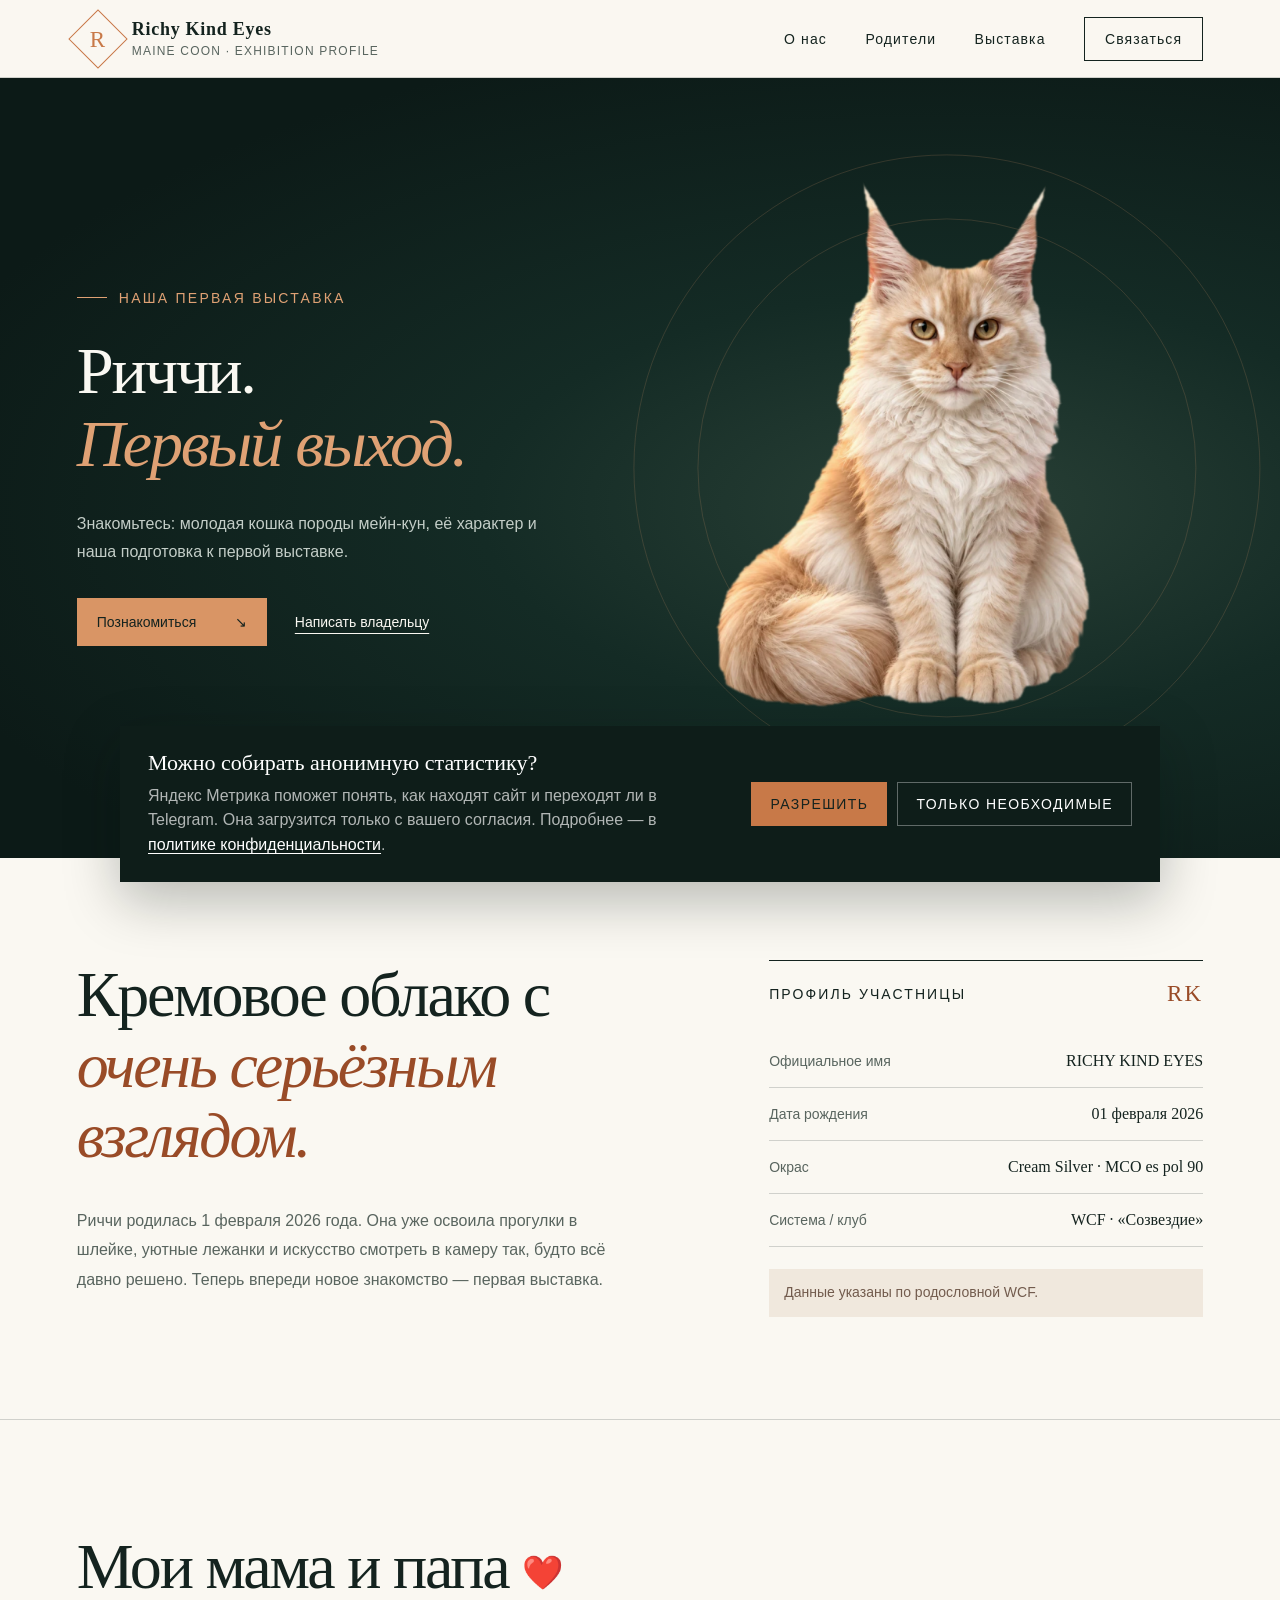
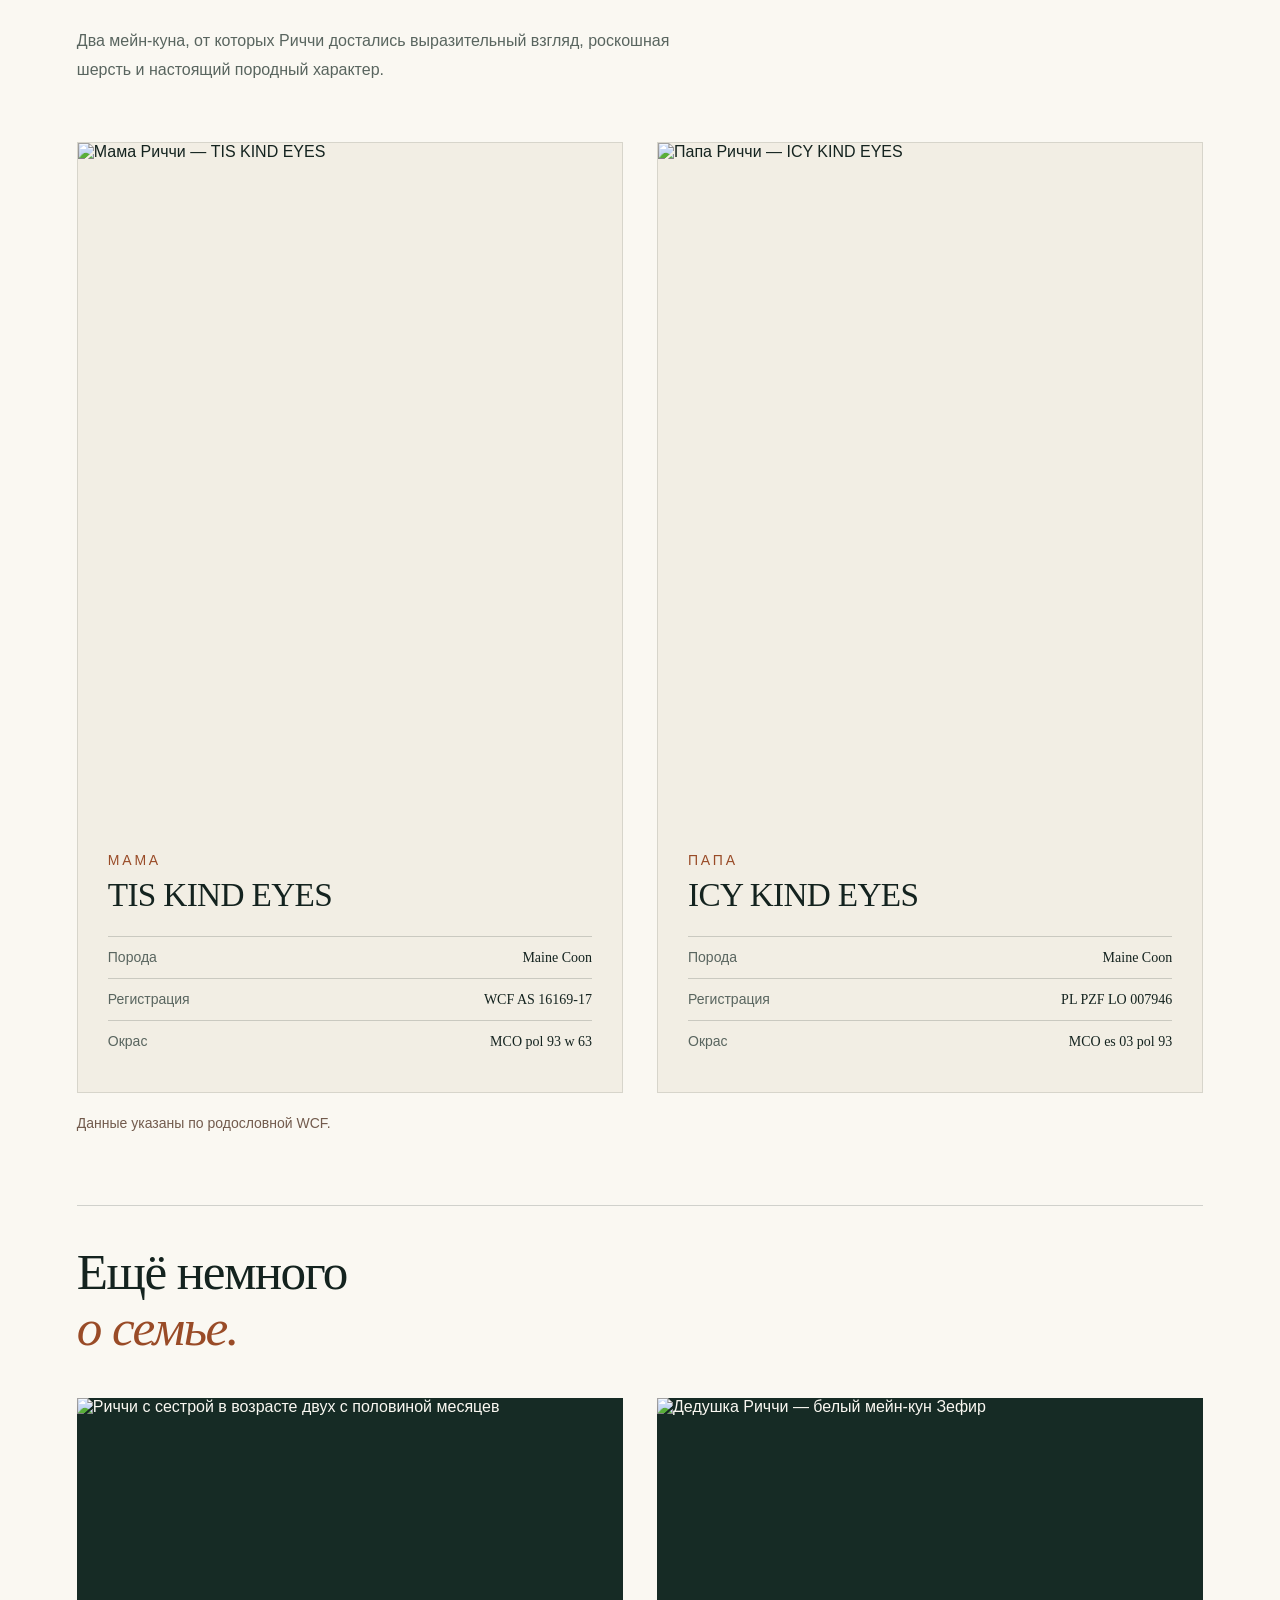
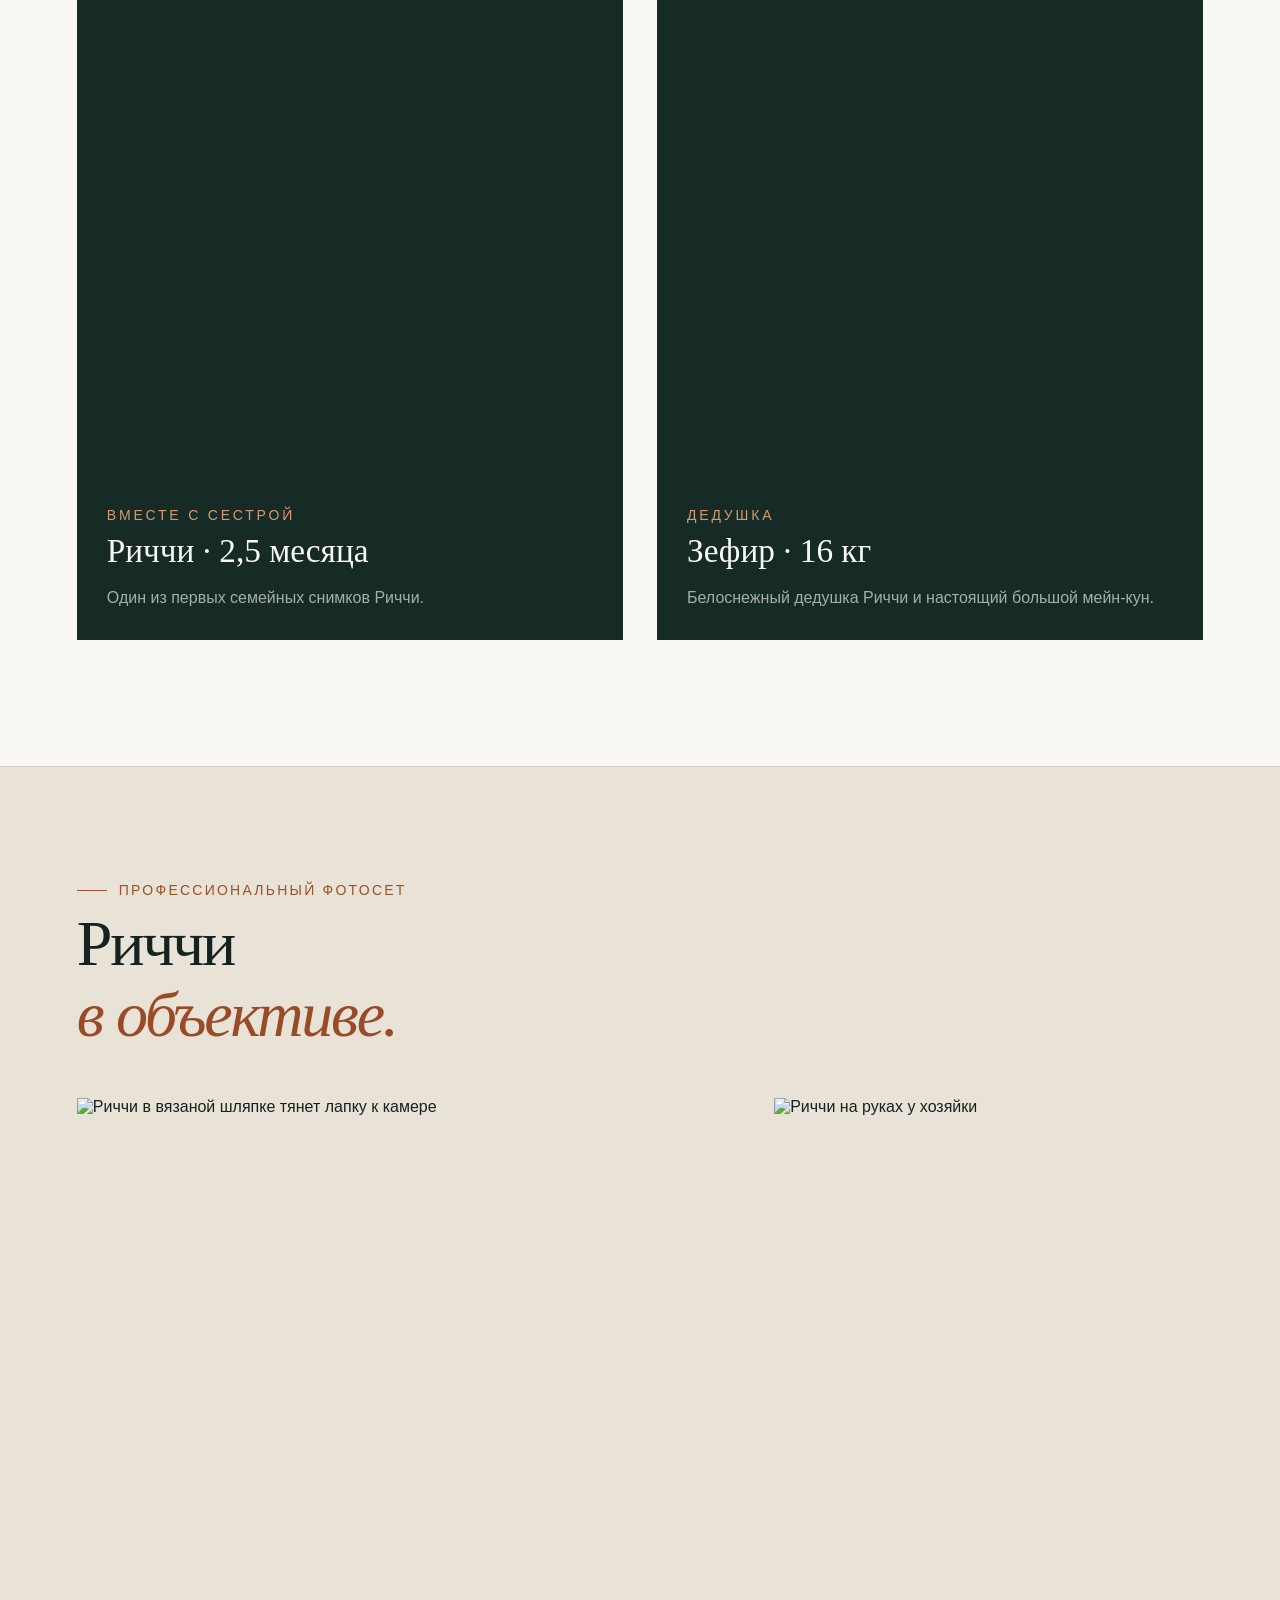
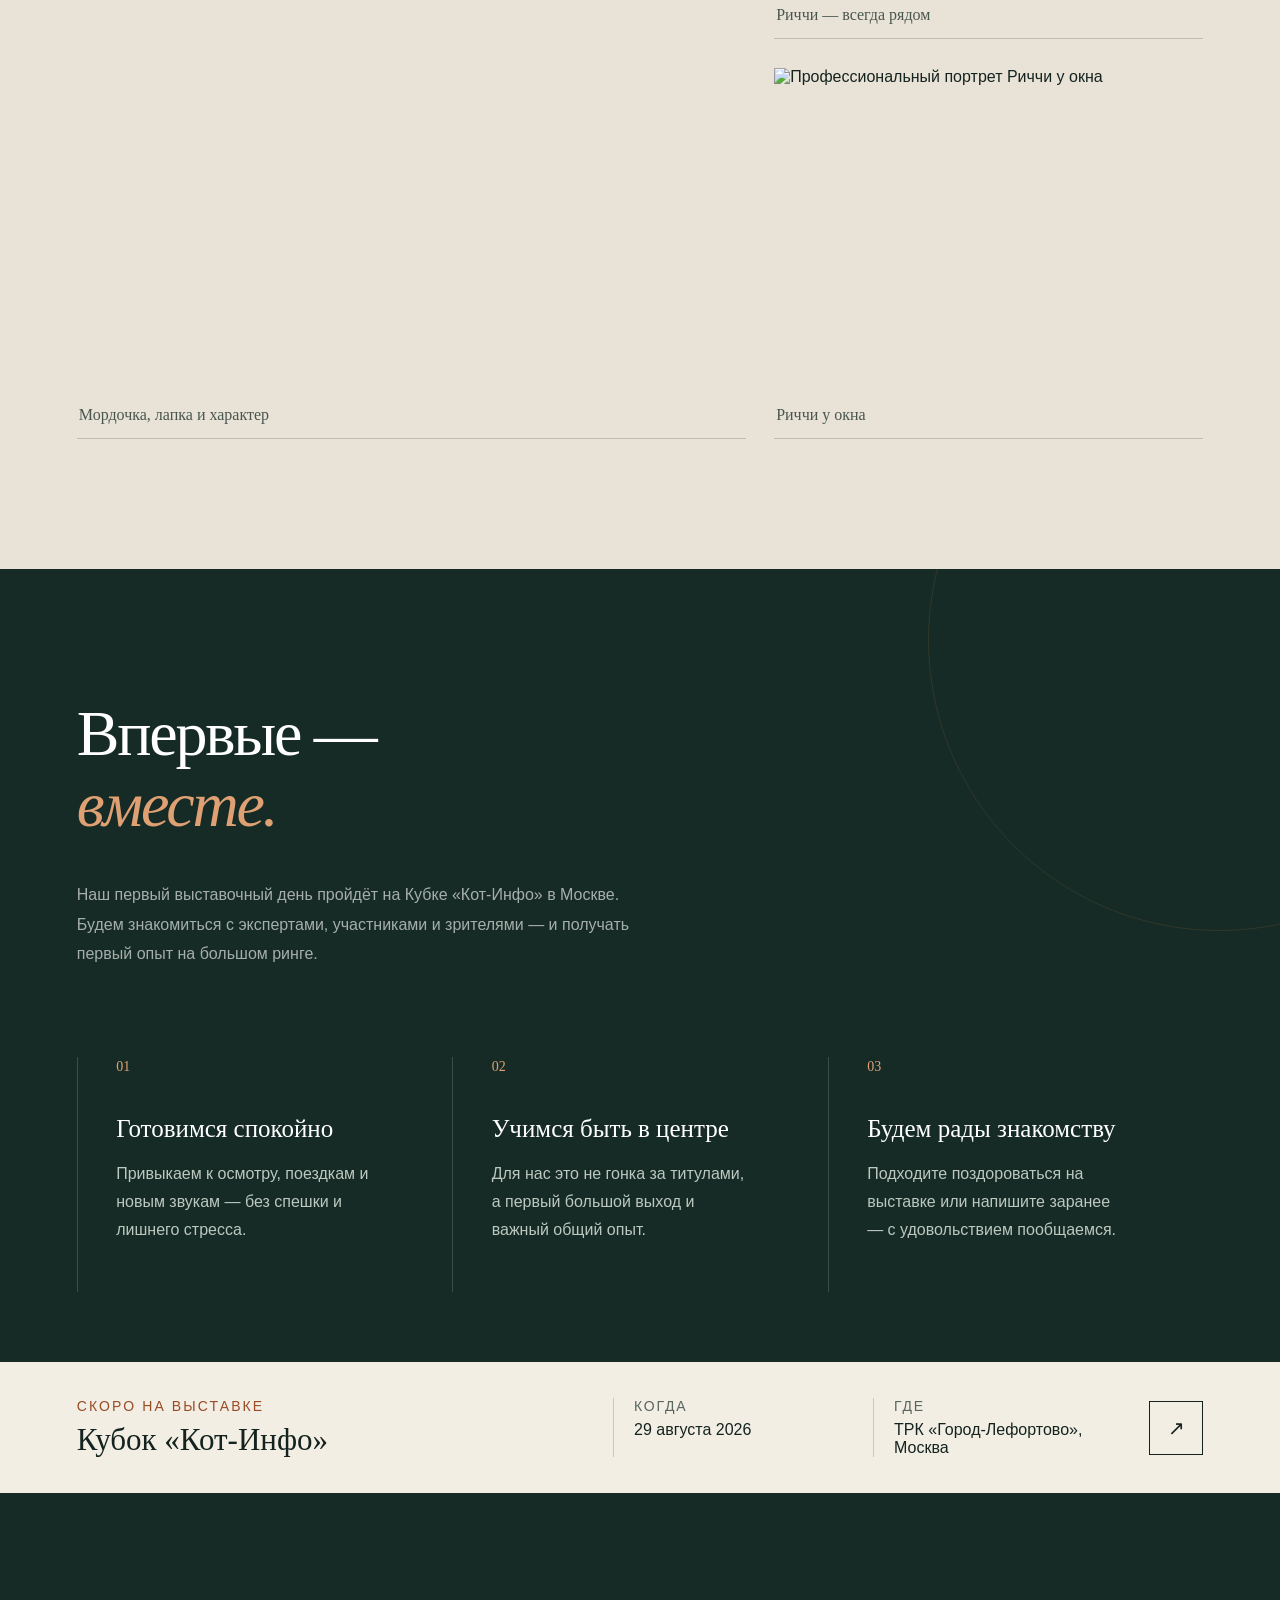
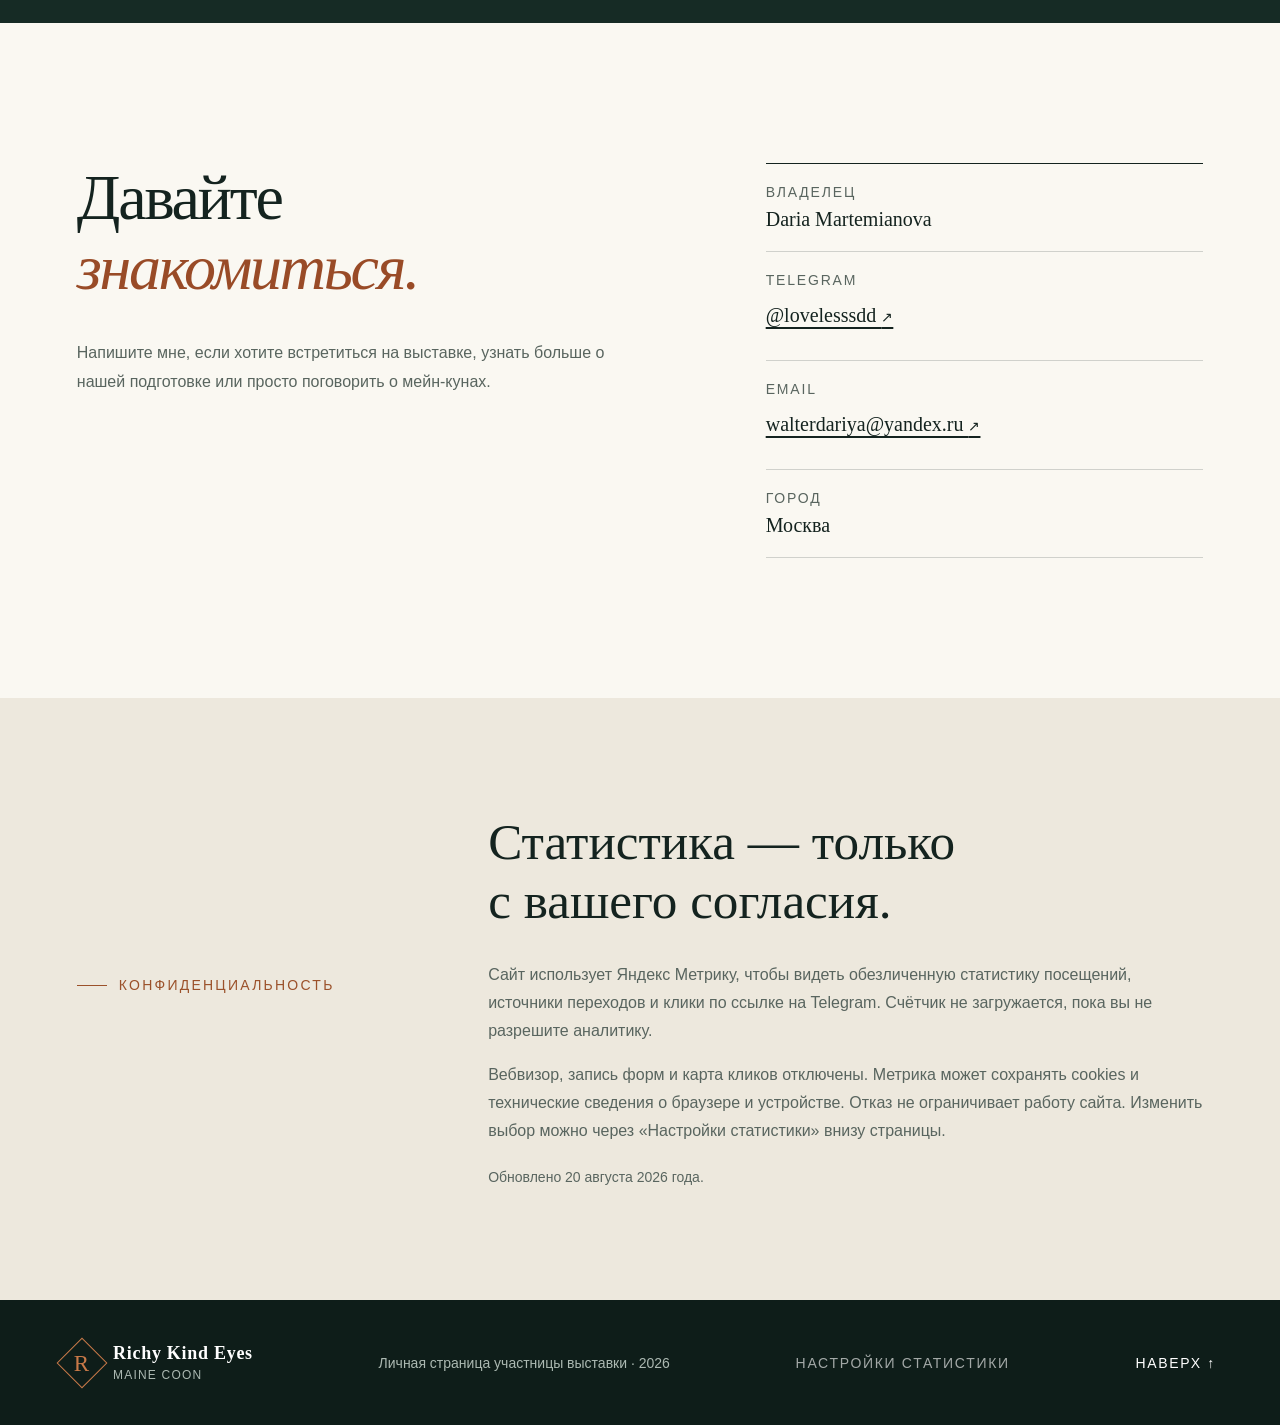
==== commit 9e886347: "Publish refined Richy design and accessible interactive mascot" ====
--- a/docs/index.html
+++ b/docs/index.html
@@ -11,7 +11,7 @@
     />
     <link rel="canonical" href="https://richykindeyespussycat.ru/" />
     <link rel="icon" href="./favicon.svg?v=rk-20260820" type="image/svg+xml" />
-    <link rel="stylesheet" href="./styles.css?v=richy-ux-20260908" />
+    <link rel="stylesheet" href="./styles.css?v=richy-craft-20260908" />
 
     <meta property="og:type" content="website" />
     <meta property="og:locale" content="ru_RU" />
@@ -30,7 +30,7 @@
   <body>
     <main>
       <header class="site-header">
-        <a class="wordmark" href="#top" aria-label="В начало страницы">
+        <a class="wordmark" href="#top" aria-label="Richy Kind Eyes: в начало страницы">
           <span class="wordmark-mark"><i>R</i></span>
           <span>
             <strong>Richy Kind Eyes</strong>
@@ -50,17 +50,14 @@
         <div class="hero-atmosphere" aria-hidden="true">
           <i class="hero-orbit hero-orbit-one"></i>
           <i class="hero-orbit hero-orbit-two"></i>
-          <i class="hero-spark hero-spark-one"></i>
-          <i class="hero-spark hero-spark-two"></i>
         </div>
 
         <div class="hero-copy">
           <p class="eyebrow"><span></span> Наша первая выставка</p>
           <h1>Риччи.<em>Первый выход.</em></h1>
           <p class="hero-lead">
-            Мы с Риччи впервые выходим на выставочный ринг. Эта страница —
-            короткое знакомство с молодой кошкой породы мейн-кун и нашей
-            общей подготовкой к дебюту.
+            Знакомьтесь: молодая кошка породы мейн-кун, её характер
+            и наша подготовка к первой выставке.
           </p>
           <div class="hero-actions">
             <a class="button button-primary" href="#about">
@@ -71,21 +68,22 @@
         </div>
 
         <div class="richy-stage">
-          <div class="richy-halo" aria-hidden="true"></div>
-          <button class="richy-mascot" type="button" aria-label="Погладить Риччи">
-            <span class="richy-breath">
+          <button class="richy-mascot" type="button" aria-label="Погладить Риччи" aria-describedby="richy-hint">
+            <span class="richy-response"><span class="richy-breath">
               <img
                 src="./richy-mascot-v4.webp"
+                srcset="./richy-mascot-v4-480.webp 480w, ./richy-mascot-v4-720.webp 720w, ./richy-mascot-v4.webp 1100w"
+                sizes="(max-width: 700px) clamp(180px, 30svh, 300px), (max-width: 1600px) 44vw, 660px"
                 alt="Интерактивный маскот мейн-куна Риччи"
                 width="1100"
                 height="1100"
                 fetchpriority="high"
                 draggable="false"
               />
-            </span>
+            </span></span>
           </button>
           <div class="motion-controls">
-            <p class="interaction-hint">Нажмите на Риччи, чтобы погладить</p>
+            <p class="interaction-hint" id="richy-hint" aria-live="polite">Нажмите на Риччи, чтобы погладить</p>
             <button type="button" class="motion-toggle" aria-pressed="false">Пауза анимации</button>
           </div>
         </div>
@@ -93,9 +91,7 @@
       </section>
 
       <section class="intro section-shell" id="about">
-        <div class="section-label">Знакомство</div>
         <div class="intro-copy">
-          <p class="eyebrow"><span></span> Участница</p>
           <h2>Кремовое облако с <em>очень серьёзным взглядом.</em></h2>
           <p>
             Риччи родилась 1 февраля 2026 года. Она уже освоила прогулки в
@@ -118,9 +114,7 @@
 
       <section class="parents-section" id="parents" aria-labelledby="parents-title">
         <div class="parents-heading section-shell">
-          <div class="section-label">Родословная</div>
           <div>
-            <p class="eyebrow"><span></span> Семья Риччи</p>
             <h2 id="parents-title">Мои мама и папа <span aria-hidden="true">❤️</span></h2>
           </div>
           <p>
@@ -176,7 +170,6 @@
 
         <div class="family-album section-shell" aria-labelledby="family-album-title">
           <div class="family-album-heading">
-            <p class="eyebrow"><span></span> Семейный альбом</p>
             <h3 id="family-album-title">Ещё немного <em>о семье.</em></h3>
           </div>
           <div class="family-album-grid">
@@ -231,7 +224,7 @@
               height="1920"
               loading="lazy"
             />
-            <figcaption><span>01</span> Мордочка, лапка и характер</figcaption>
+            <figcaption>Мордочка, лапка и характер</figcaption>
           </figure>
           <figure class="gallery-card gallery-card-right-top">
             <img
@@ -241,7 +234,7 @@
               height="1920"
               loading="lazy"
             />
-            <figcaption><span>02</span> Риччи — всегда рядом</figcaption>
+            <figcaption>Риччи — всегда рядом</figcaption>
           </figure>
           <figure class="gallery-card gallery-card-right-bottom">
             <img
@@ -251,16 +244,14 @@
               height="1086"
               loading="lazy"
             />
-            <figcaption><span>03</span> Риччи у окна</figcaption>
+            <figcaption>Риччи у окна</figcaption>
           </figure>
         </div>
       </section>
 
       <section class="show-section" id="show">
         <div class="show-heading section-shell">
-          <div class="section-label">Наш путь</div>
           <div>
-            <p class="eyebrow light"><span></span> Дебют</p>
             <h2>Впервые — <em>вместе.</em></h2>
           </div>
           <p class="show-intro">
@@ -302,7 +293,6 @@
 
       <section class="contact section-shell" id="contact">
         <div class="contact-main">
-          <p class="eyebrow"><span></span> Контакты</p>
           <h2>Давайте <em>знакомиться.</em></h2>
           <p>
             Напишите мне, если хотите встретиться на выставке, узнать больше
@@ -363,7 +353,7 @@
         <a class="back-top" href="#top">Наверх ↑</a>
       </footer>
     </main>
-    <script src="./interactive-richy.js?v=richy-ux-20260908"></script>
-    <script src="./analytics.js?v=20260820"></script>
+    <script type="module" src="./interactive-richy.js?v=richy-craft-20260908"></script>
+    <script src="./analytics.js?v=richy-craft-20260908"></script>
   </body>
 </html>
--- a/docs/styles.css
+++ b/docs/styles.css
@@ -7,7 +7,10 @@
   --paper: #faf8f2;
   --copper: #c87948;
   --line: rgba(20, 35, 31, 0.18);
-  --muted: #65716d;
+  --muted: #59655f;
+  --copper-ink: #994b27;
+  --ease-out: cubic-bezier(0.23, 1, 0.32, 1);
+  --page-gutter: max(clamp(24px, 6vw, 96px), calc((100vw - 1440px) / 2));
   --serif: "Iowan Old Style", "Palatino Linotype", Palatino, Georgia, serif;
 }
 
@@ -44,11 +47,11 @@
   background: rgba(250, 248, 242, 0.93);
   border-bottom: 1px solid var(--line);
   display: flex;
-  min-height: 94px;
+  min-height: 78px;
   justify-content: space-between;
   left: 0;
   gap: 24px;
-  padding: 20px clamp(24px, 5vw, 80px);
+  padding: 12px var(--page-gutter);
   position: relative;
   z-index: 10;
 }
@@ -93,7 +96,7 @@
 .wordmark small {
   color: var(--muted);
   font-size: .75rem;
-  letter-spacing: 0.18em;
+  letter-spacing: 0.1em;
   margin-top: 4px;
   text-transform: uppercase;
 }
@@ -111,7 +114,7 @@
 }
 
 .site-header nav a:not(.nav-contact):hover {
-  color: var(--copper);
+  color: var(--copper-ink);
 }
 
 .nav-contact {
@@ -126,11 +129,6 @@
 }
 
 .hero {
-  --richy-rotate: 0deg;
-  --richy-x: 0px;
-  --richy-y: 0px;
-  --scene-x: 0px;
-  --scene-y: 0px;
   background: radial-gradient(ellipse at 74% 55%, #294036 0%, #142b25 35%, #0c1a17 80%);
   color: var(--paper);
   display: grid;
@@ -138,9 +136,9 @@
   align-items: center;
   gap: clamp(24px, 4vw, 64px);
   isolation: isolate;
-  min-height: calc(100svh - 94px);
+  min-height: min(780px, calc(100svh - 78px));
   overflow: clip;
-  padding: 48px clamp(24px, 6.2vw, 100px);
+  padding: 40px var(--page-gutter);
   position: relative;
 }
 
@@ -158,12 +156,11 @@
   left: 74%;
   position: absolute;
   top: 50%;
-  transform: translate(calc(-50% + var(--scene-x)), calc(-50% + var(--scene-y)));
+  transform: translate(-50%, -50%);
 }
 
 .hero-orbit-one { width: min(49vw, 740px); aspect-ratio: 1; }
 .hero-orbit-two { width: min(39vw, 600px); aspect-ratio: 1; }
-.hero-spark { display: none; }
 
 .hero-copy { min-width: 0; position: relative; z-index: 2; }
 .hero .eyebrow { color: #dfa174; }
@@ -172,7 +169,7 @@
   align-items: center;
   color: #9b512a;
   display: flex;
-  font-size: .75rem;
+  font-size: .875rem;
   gap: 12px;
   letter-spacing: .16em;
   margin: 0 0 28px;
@@ -191,12 +188,12 @@
   letter-spacing: -.035em;
   margin: 0;
 }
-.hero h1 { font-size: clamp(3rem, 5.4vw, 5.875rem); line-height: 1.02; }
+.hero h1 { font-size: clamp(3rem, 5.2vw, 5.875rem); line-height: 1.1; }
 .hero h1 em,
 .intro h2 em,
 .show-section h2 em,
 .contact h2 em {
-  color: var(--copper);
+  color: var(--copper-ink);
   display: block;
   font-weight: 400;
 }
@@ -224,7 +221,9 @@
   min-width: 190px;
   padding: 14px 20px;
 }
-.button-primary { background: #d99565; color: #14231f; transition: background 180ms ease; }
+.button-primary { background: #d99565; color: #14231f; transition: background 180ms ease, transform 160ms var(--ease-out); }
+.button-primary:active { transform: scale(.97); }
+.hero h1 em, .show-section h2 em { color: #dfa174; }
 .button-primary:hover { background: #efb58d; }
 .text-link {
   display: inline-flex;
@@ -237,12 +236,6 @@
 .text-link:hover { text-decoration-thickness: 2px; }
 
 .richy-stage { min-width: 0; position: relative; z-index: 1; }
-.richy-halo {
-  background: radial-gradient(circle, rgba(224,162,119,.18), transparent 69%);
-  inset: 0;
-  position: absolute;
-  pointer-events: none;
-}
 .richy-mascot {
   appearance: none;
   background: none;
@@ -254,7 +247,6 @@
   aspect-ratio: 1;
   position: relative;
   margin: 0 auto;
-  transform: translate3d(var(--richy-x), var(--richy-y), 0) rotate(var(--richy-rotate));
   transform-origin: 52% 90%;
   width: min(100%, 660px);
   -webkit-tap-highlight-color: transparent;
@@ -275,7 +267,7 @@
   width: 100%;
 }
 .motion-controls { display: flex; align-items: center; justify-content: center; flex-wrap: wrap; gap: 0 16px; }
-.interaction-hint { color: #b9c6be; font-size: .75rem; line-height: 1.5; margin: 0; }
+.interaction-hint { color: #c3cdc7; font-size: .8125rem; line-height: 1.5; margin: 0; }
 .motion-toggle {
   appearance: none;
   background: transparent;
@@ -283,39 +275,30 @@
   color: #e9c6ad;
   cursor: pointer;
   font: inherit;
-  font-size: .75rem;
+  font-size: .875rem;
   min-height: 44px;
   padding: 10px 4px;
   text-decoration: underline;
   text-underline-offset: 4px;
 }
 .motion-toggle[aria-pressed="true"] { color: white; text-decoration-style: double; }
-.is-motion-paused { --richy-x: 0px !important; --richy-y: 0px !important; --richy-rotate: 0deg !important; --scene-x: 0px !important; --scene-y: 0px !important; }
-.is-motion-paused .richy-breath { animation: none; }
-.is-richy-reacting:not(.is-motion-paused) .richy-breath { animation: richy-curious 720ms ease; }
+.richy-response { display: block; height: 100%; transform-origin: 52% 90%; transition: transform 240ms var(--ease-out); }
+.is-motion-paused .richy-breath { animation-play-state: paused; }
+.is-richy-reacting:not(.is-motion-paused) .richy-response { transform: translateY(-6px) rotate(-1.2deg) scale(1.015); }
+.is-motion-paused .richy-response { transform: none; transition: none; }
 @keyframes richy-breathe { 0%,100% { transform: translateY(0); } 50% { transform: translateY(-5px); } }
-@keyframes richy-curious { 0%,100% { transform: translateY(0) rotate(0); } 35% { transform: translateY(-13px) rotate(-1.8deg); } 62% { transform: translateY(-5px) rotate(1.1deg); } }
 
 .section-shell {
-  padding-left: clamp(24px, 7vw, 112px);
-  padding-right: clamp(24px, 7vw, 112px);
-}
-
-.section-label {
-  color: #9b8272;
-  font-size: .75rem;
-  letter-spacing: 0.18em;
-  text-transform: uppercase;
-  writing-mode: vertical-rl;
+  padding-left: var(--page-gutter);
+  padding-right: var(--page-gutter);
 }
 
 .intro {
   align-items: start;
   display: grid;
   gap: clamp(36px, 7vw, 110px);
-  grid-template-columns: 22px minmax(0, 1fr) minmax(320px, 0.72fr);
-  padding-bottom: 138px;
-  padding-top: 138px;
+  grid-template-columns: minmax(0, 1fr) minmax(320px, 0.72fr);
+  padding-block: clamp(72px, 8vw, 116px);
 }
 
 .intro h2,
@@ -324,7 +307,7 @@
 .show-section h2,
 .contact h2 {
   font-size: clamp(46px, 5vw, 76px);
-  line-height: 1.02;
+  line-height: 1.1;
 }
 
 .intro-copy > p:last-child,
@@ -345,14 +328,14 @@
 .profile-heading {
   align-items: center;
   display: flex;
-  font-size: .75rem;
+  font-size: .875rem;
   justify-content: space-between;
   letter-spacing: 0.15em;
   text-transform: uppercase;
 }
 
 .profile-heading strong {
-  color: var(--copper);
+  color: var(--copper-ink);
   font-family: var(--serif);
   font-size: 23px;
   font-weight: 400;
@@ -389,8 +372,8 @@
 
 .pedigree-note {
   background: #f0e8dd;
-  color: #846d5e;
-  font-size: .75rem;
+  color: #725b4d;
+  font-size: .875rem;
   line-height: 1.55;
   margin: 22px 0 0;
   padding: 13px 15px;
@@ -403,16 +386,10 @@
 }
 
 .parents-heading {
-  align-items: end;
-  display: grid;
-  gap: clamp(36px, 6vw, 92px);
-  grid-template-columns: 22px minmax(0, 1fr) minmax(260px, 0.52fr);
+  display: block;
   margin-bottom: 58px;
 }
 
-.parents-heading .eyebrow {
-  margin-bottom: 20px;
-}
 
 .parents-section h2 span {
   display: inline-block;
@@ -425,8 +402,8 @@
   color: var(--muted);
   font-size: 1rem;
   line-height: 1.8;
-  margin: 0 0 5px;
-  max-width: 410px;
+  margin: 24px 0 0;
+  max-width: 620px;
 }
 
 .parents-grid {
@@ -467,9 +444,9 @@
 }
 
 .parent-role {
-  color: var(--copper);
-  display: block;
-  font-size: .75rem;
+  color: var(--copper-ink);
+  display: block;
+  font-size: .875rem;
   letter-spacing: 0.2em;
   text-transform: uppercase;
 }
@@ -502,7 +479,7 @@
 
 .parent-card dt {
   color: var(--muted);
-  font-size: .75rem;
+  font-size: .875rem;
 }
 
 .parent-card dd {
@@ -512,8 +489,8 @@
 }
 
 .parents-note {
-  color: #8a7567;
-  font-size: .75rem;
+  color: #725b4d;
+  font-size: .875rem;
   letter-spacing: 0.08em;
   margin-bottom: 0;
   margin-top: 22px;
@@ -525,29 +502,24 @@
 }
 
 .family-album-heading {
-  align-items: end;
   border-top: 1px solid var(--line);
-  display: flex;
-  justify-content: space-between;
+  display: block;
   padding-top: 38px;
 }
 
-.family-album-heading .eyebrow {
-  margin: 0 0 8px;
-}
 
 .family-album-heading h3 {
   font-family: var(--serif);
   font-size: clamp(34px, 4vw, 58px);
   font-weight: 400;
   letter-spacing: -0.03em;
-  line-height: 1;
+  line-height: 1.1;
   margin: 0;
-  text-align: right;
+  text-align: left;
 }
 
 .family-album-heading h3 em {
-  color: var(--copper);
+  color: var(--copper-ink);
   display: block;
   font-weight: 400;
 }
@@ -593,7 +565,7 @@
 .family-story figcaption > span {
   color: #d99870;
   display: block;
-  font-size: .75rem;
+  font-size: .875rem;
   letter-spacing: 0.2em;
   margin-bottom: 9px;
   text-transform: uppercase;
@@ -621,10 +593,8 @@
 }
 
 .gallery-heading {
-  align-items: end;
-  display: flex;
-  justify-content: space-between;
-  margin-bottom: 64px;
+  display: block;
+  margin-bottom: 48px;
 }
 
 .gallery-heading .eyebrow {
@@ -633,12 +603,12 @@
 
 .gallery-section h2 {
   font-size: clamp(46px, 5vw, 76px);
-  line-height: 1.02;
-  text-align: right;
+  line-height: 1.1;
+  text-align: left;
 }
 
 .gallery-section h2 em {
-  color: var(--copper);
+  color: var(--copper-ink);
   display: block;
   font-weight: 400;
 }
@@ -687,12 +657,6 @@
   padding: 16px 2px 14px;
 }
 
-.gallery-card figcaption span {
-  color: var(--copper);
-  font-family: Inter, "Helvetica Neue", Arial, sans-serif;
-  font-size: .75rem;
-  letter-spacing: 0.12em;
-}
 
 .show-section {
   background: var(--forest);
@@ -714,21 +678,11 @@
 }
 
 .show-heading {
-  align-items: start;
-  display: grid;
-  gap: clamp(36px, 7vw, 110px);
-  grid-template-columns: 22px minmax(0, 1fr) minmax(280px, 0.55fr);
+  display: block;
   position: relative;
   z-index: 1;
 }
 
-.show-heading .section-label {
-  color: rgba(255, 255, 255, 0.4);
-}
-
-.eyebrow.light {
-  color: #d79a72;
-}
 
 .show-intro {
   color: rgba(255, 255, 255, 0.62);
@@ -739,7 +693,7 @@
   display: grid;
   grid-template-columns: repeat(3, 1fr);
   margin-top: 88px;
-  padding-left: calc(clamp(24px, 7vw, 112px) + 132px);
+  padding-left: var(--page-gutter);
 }
 
 .step {
@@ -749,7 +703,7 @@
 }
 
 .step > span {
-  color: var(--copper);
+  color: #dfa174;
   font-family: var(--serif);
   font-size: .875rem;
 }
@@ -762,7 +716,7 @@
 }
 
 .step p {
-  color: rgba(255, 255, 255, 0.58);
+  color: #bcc8c0;
   font-size: 1rem;
   line-height: 1.75;
   margin: 0;
@@ -782,8 +736,8 @@
 }
 
 .event-card > div > span {
-  color: var(--copper);
-  font-size: .75rem;
+  color: var(--copper-ink);
+  font-size: .875rem;
   letter-spacing: 0.15em;
   text-transform: uppercase;
 }
@@ -809,7 +763,7 @@
 
 .event-card dt {
   color: var(--muted);
-  font-size: .75rem;
+  font-size: .875rem;
   letter-spacing: 0.13em;
   text-transform: uppercase;
 }
@@ -861,7 +815,7 @@
 
 .contact-list span {
   color: var(--muted);
-  font-size: .75rem;
+  font-size: .875rem;
   letter-spacing: 0.13em;
   margin-bottom: 8px;
   text-transform: uppercase;
@@ -879,7 +833,7 @@
 }
 
 .contact-list a:hover {
-  color: var(--copper);
+  color: var(--copper-ink);
 }
 
 .contact-list a i {
@@ -901,7 +855,7 @@
   font-family: var(--serif);
   font-size: clamp(34px, 4vw, 58px);
   font-weight: 400;
-  line-height: 0.98;
+  line-height: 1.15;
   margin: 0 0 30px;
   max-width: 780px;
 }
@@ -920,7 +874,7 @@
 .privacy-section small {
   color: var(--muted);
   display: block;
-  font-size: .75rem;
+  font-size: .875rem;
   letter-spacing: 0.1em;
   margin-top: 24px;
   text-transform: uppercase;
@@ -933,7 +887,7 @@
   color: rgba(255, 255, 255, 0.62);
   cursor: pointer;
   font: inherit;
-  font-size: .75rem;
+  font-size: .875rem;
   letter-spacing: 0.12em;
   min-height: 44px;
   padding: 10px 0;
@@ -1034,12 +988,12 @@
 
 .footer-mark small,
 footer p {
-  color: rgba(255, 255, 255, 0.45);
+  color: #acb9b2;
 }
 
 footer p,
 .back-top {
-  font-size: .75rem;
+  font-size: .875rem;
   letter-spacing: 0.12em;
   text-transform: uppercase;
 }
@@ -1048,23 +1002,18 @@
   .site-header { flex-wrap: wrap; }
   .site-header nav { flex-wrap: wrap; gap: 8px 24px; }
   .hero { gap: 20px; }
-  .parents-heading { grid-template-columns: 22px minmax(0, 1fr); }
-  .parents-heading > p { grid-column: 2; }
 
   .intro,
   .show-heading {
     gap: 45px;
-    grid-template-columns: 22px 1fr;
+    grid-template-columns: minmax(0, 1fr);
   }
 
   .profile-card,
   .show-intro {
-    grid-column: 2;
-  }
-
-  .steps {
-    padding-left: clamp(66px, 11vw, 112px);
-  }
+    grid-column: auto;
+  }
+
 
   .contact {
     gap: 70px;
@@ -1072,16 +1021,24 @@
 }
 
 @media (max-width: 700px) {
-  .site-header { padding: 20px 24px 12px; gap: 16px; }
+  .site-header { padding: 14px 24px 8px; gap: 8px; }
   .site-header nav { width: 100%; gap: 4px; justify-content: space-between; letter-spacing: 0; }
   .site-header nav a { padding: 10px 6px; min-height: 44px; display: inline-flex; align-items: center; }
   .nav-contact { border: 0; text-decoration: underline; text-underline-offset: 4px; }
   .wordmark-mark { height: 34px; width: 34px; }
-  .hero { display: block; min-height: 0; padding: 36px 24px 24px; }
-  .hero h1 { font-size: clamp(2.5rem, 10.5vw, 4rem); }
+  .hero { grid-template-columns: minmax(0, 1fr); gap: 12px; min-height: 0; padding: 24px; }
+  .hero-copy { display: contents; }
+  .hero .eyebrow { display: none; }
+  .hero h1 { grid-row: 1; }
+  .hero .hero-lead { grid-row: 3; margin: 0; line-height: 1.6; }
+  .hero .hero-actions { grid-row: 4; margin: 0; }
+  .richy-mascot { width: clamp(180px, 30svh, 300px); }
+  .hero h1 { font-size: clamp(2.5rem, 9vw, 3.5rem); }
   .hero-lead { margin-top: 24px; }
   .hero-actions { margin-top: 24px; gap: 8px 24px; }
-  .richy-stage { margin: 28px auto 0; max-width: 460px; }
+  .richy-stage { grid-row: 2; margin: 0; width: 100%; }
+  .motion-controls { gap: 0 10px; }
+  .motion-toggle { font-size: .8125rem; }
   .hero-orbit { left: 50%; top: 75%; width: 90vw; }
   .hero-orbit-two { width: 70vw; }
   .profile-card dl > div { flex-wrap: wrap; gap: 8px; }
@@ -1089,10 +1046,6 @@
   .event-card { gap: 20px; }
   .contact-list a { overflow-wrap: anywhere; }
 
-  .section-label {
-    display: none;
-  }
-
   .intro,
   .parents-heading,
   .show-heading {
@@ -1146,9 +1099,6 @@
     padding-top: 32px;
   }
 
-  .family-album-heading .eyebrow {
-    margin-bottom: 20px;
-  }
 
   .family-album-heading h3 {
     text-align: left;
@@ -1289,12 +1239,32 @@
 
 @media (prefers-reduced-motion: reduce) {
   html { scroll-behavior: auto; }
-  .hero { --richy-x: 0px !important; --richy-y: 0px !important; --richy-rotate: 0deg !important; --scene-x: 0px !important; --scene-y: 0px !important; }
-  .richy-breath, .is-richy-reacting .richy-breath { animation: none; }
-  .motion-controls { display: none; }
+  .richy-mascot { transform: none !important; }
+  .richy-breath { animation: none; }
+  .richy-response { transform: none !important; transition: none; }
+  .button:active { transform: none; }
+  .motion-toggle { display: none; }
 }
 
 .site-header nav a, .back-top { min-height: 44px; display: inline-flex; align-items: center; }
 .contact-list a { min-height: 44px; padding-block: 8px; text-decoration: underline; text-underline-offset: 5px; }
 section[id] { scroll-margin-top: 24px; }
 #top { scroll-margin-top: 0; }
+
+::selection { background: #d99565; color: var(--ink); }
+h1, h2, h3 { text-wrap: balance; }
+.profile-card dd, .event-card dd { font-variant-numeric: tabular-nums; }
+@media (hover: hover) and (pointer: fine) {
+  .button-primary:hover span { transform: translate(2px, 2px); }
+  .button-primary span { transition: transform 160ms var(--ease-out); }
+}
+@media (prefers-reduced-motion: reduce) {
+  .button-primary:hover span { transform: none; }
+}
+
+.parents-note, .privacy-section small, footer p { text-transform: none; letter-spacing: 0; }
+@media (max-width: 960px) and (min-width: 701px) {
+  .site-header .wordmark small { display: none; }
+  .site-header { flex-wrap: nowrap; }
+  .site-header nav { gap: 16px; flex-wrap: nowrap; letter-spacing: 0; }
+}
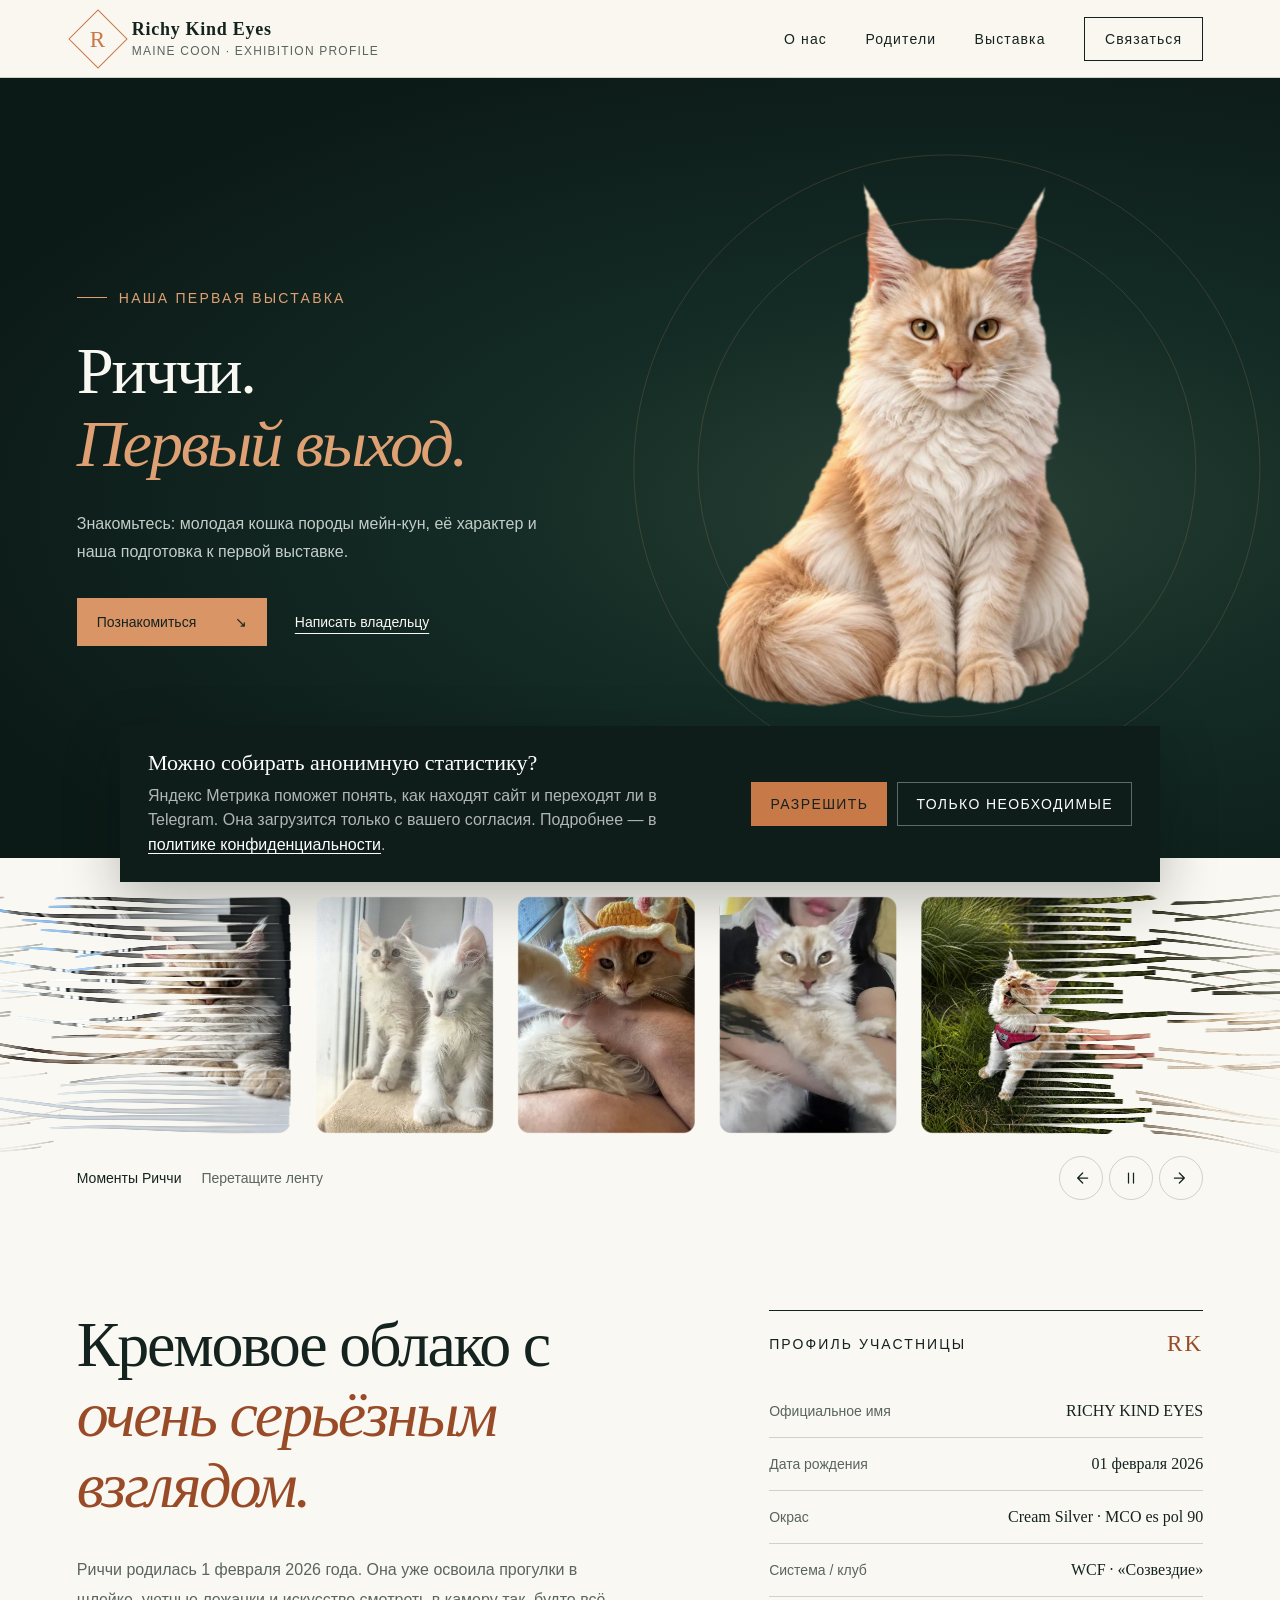
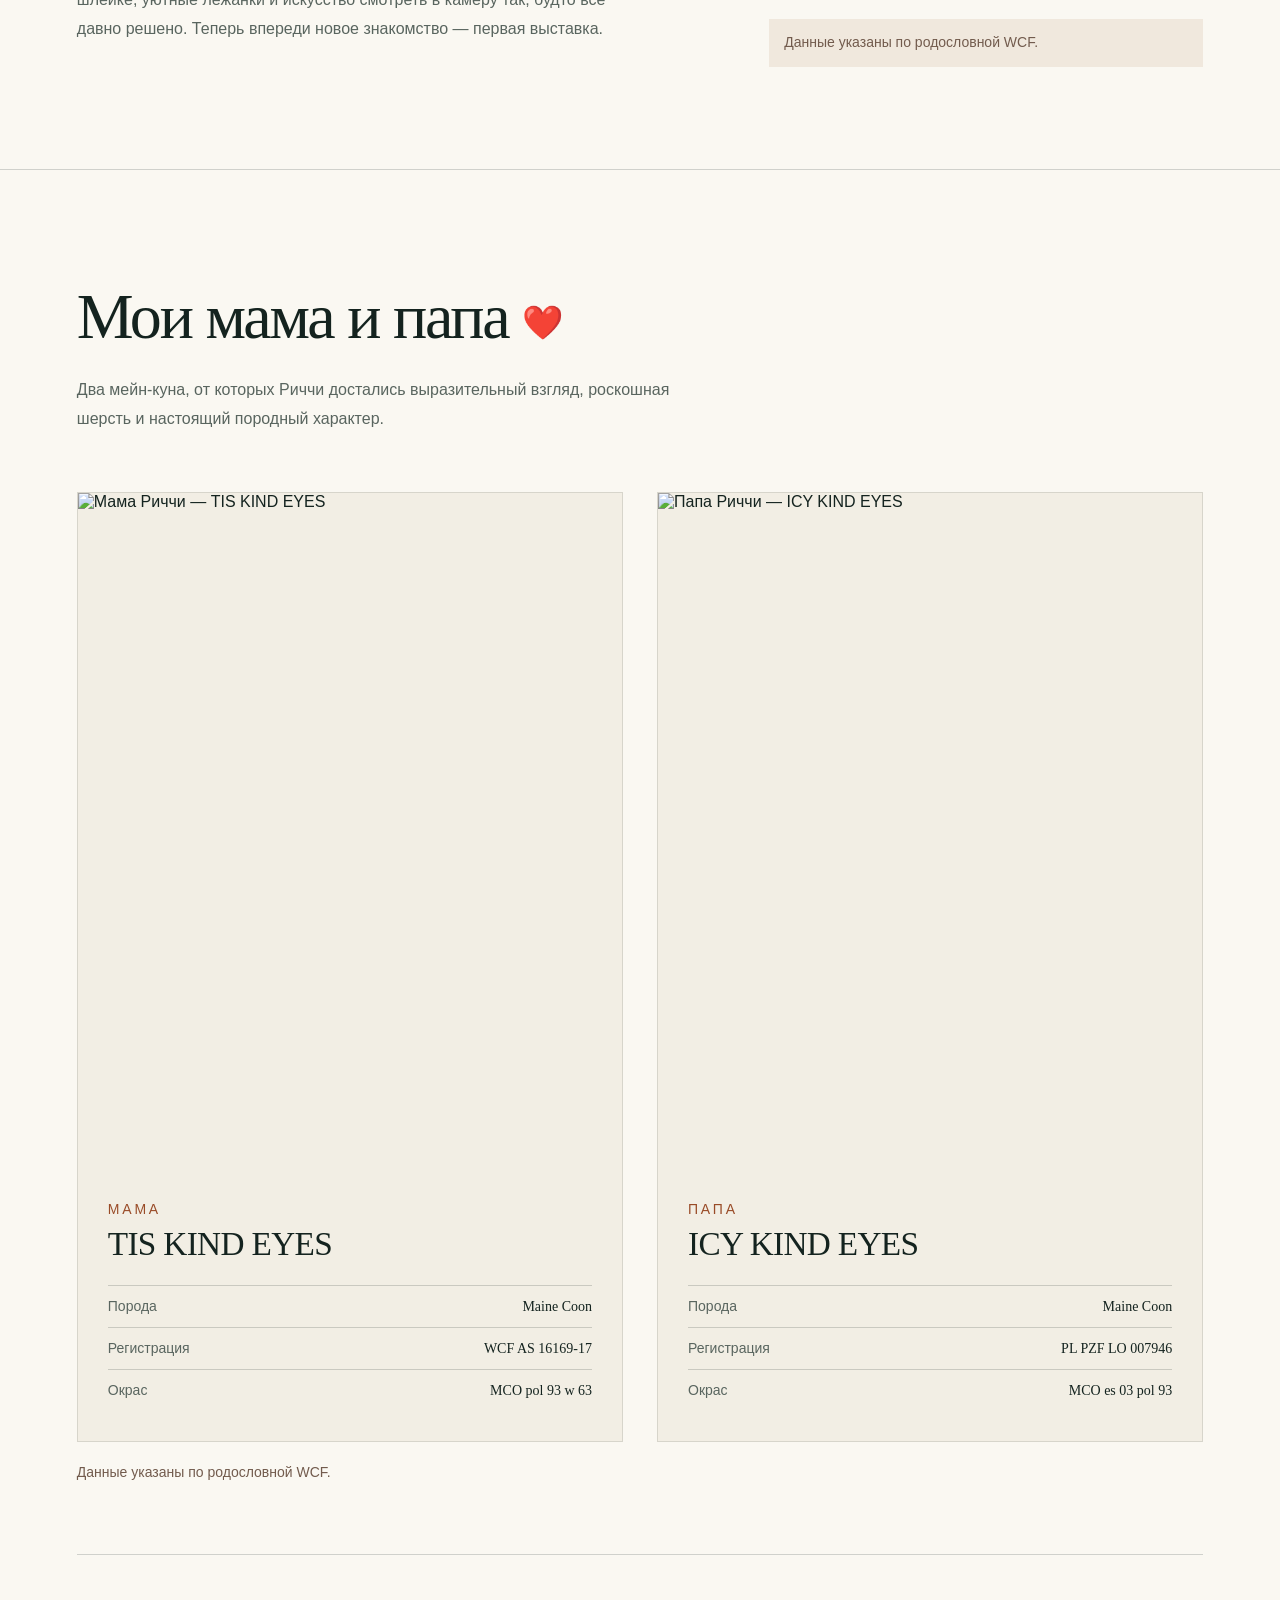
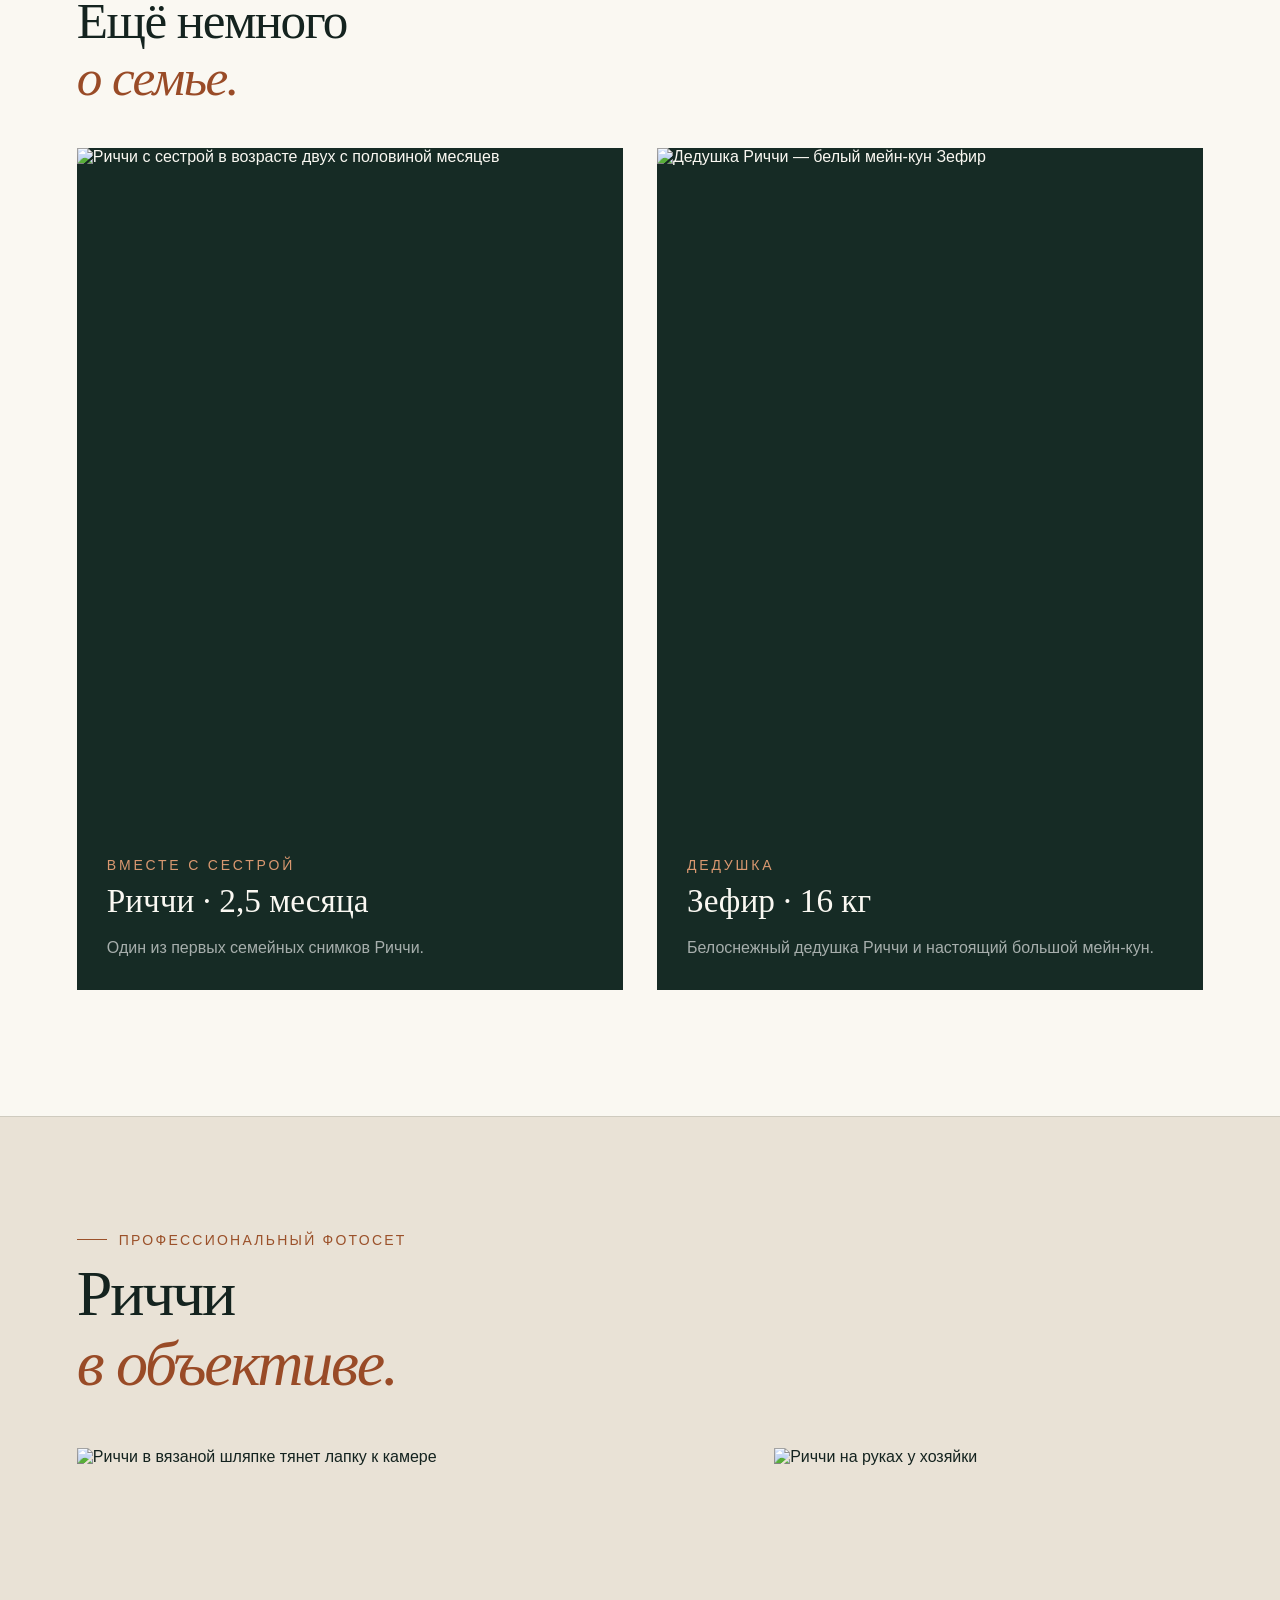
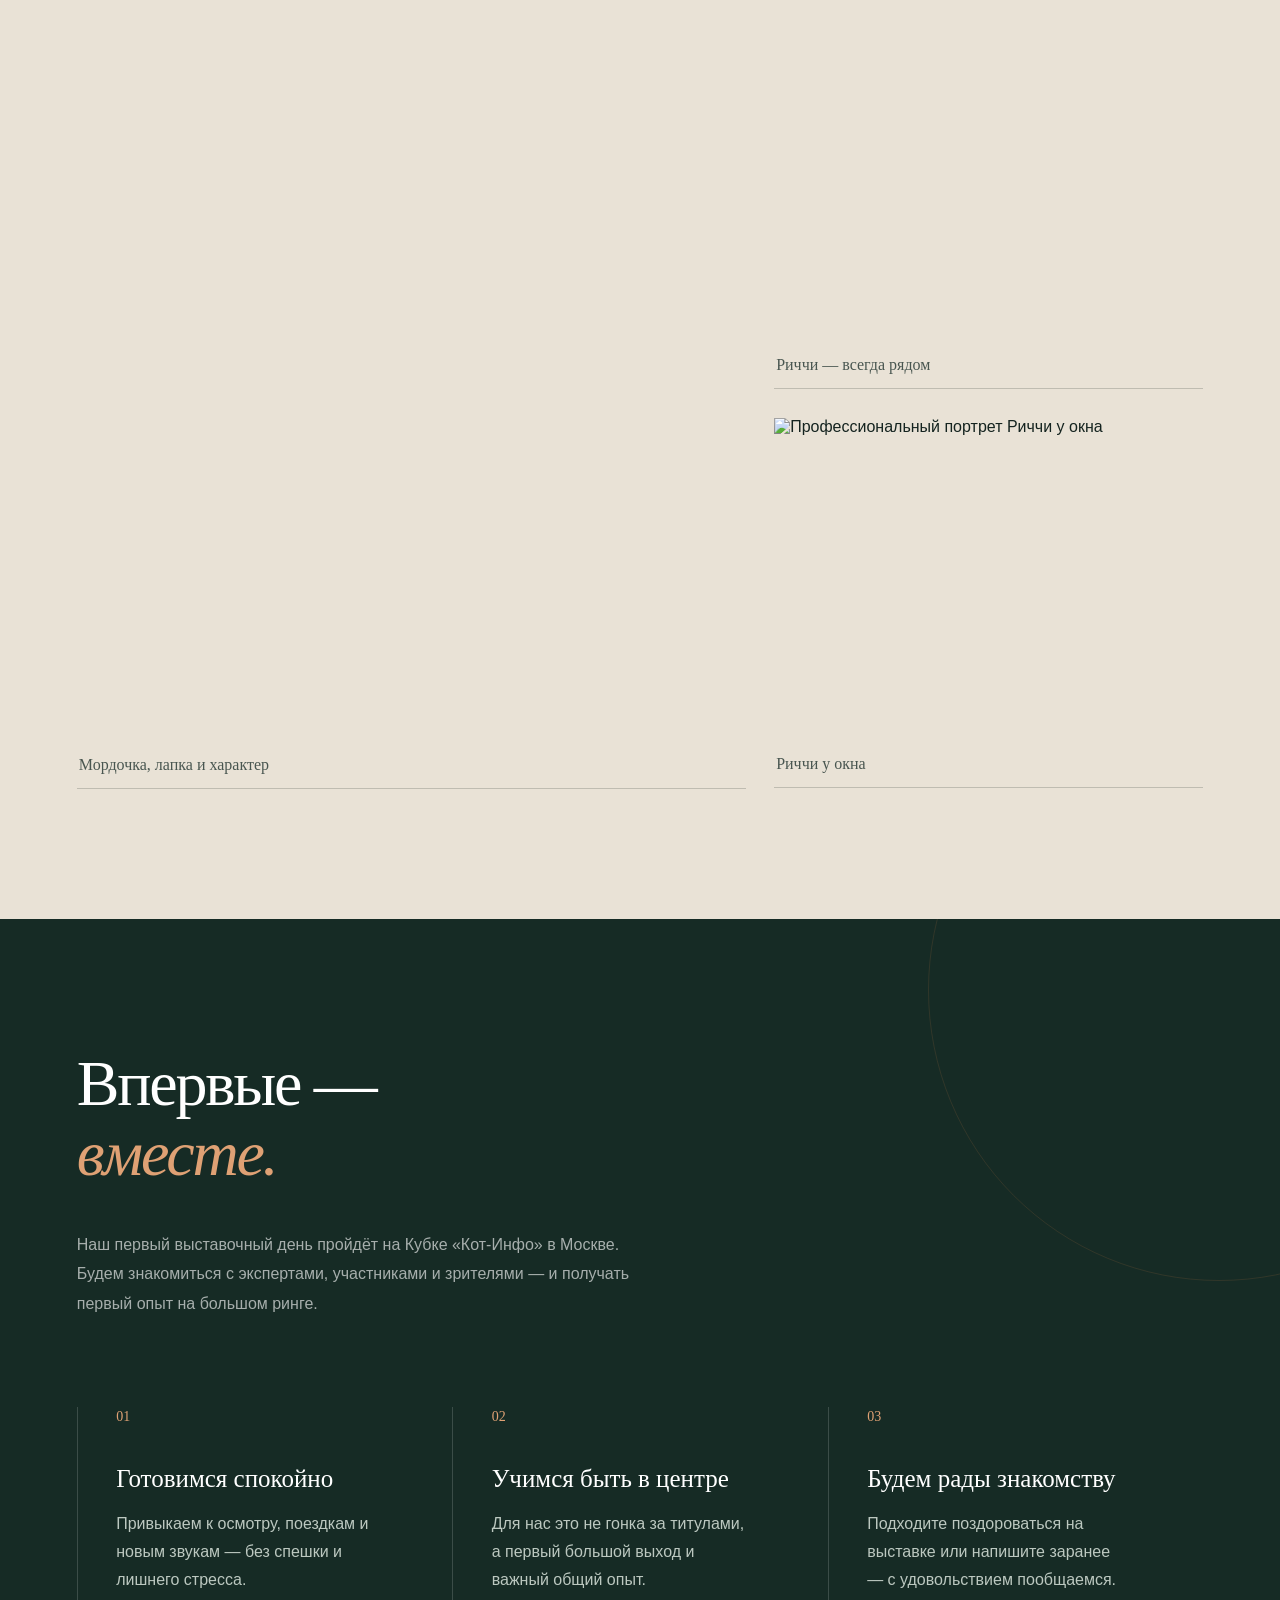
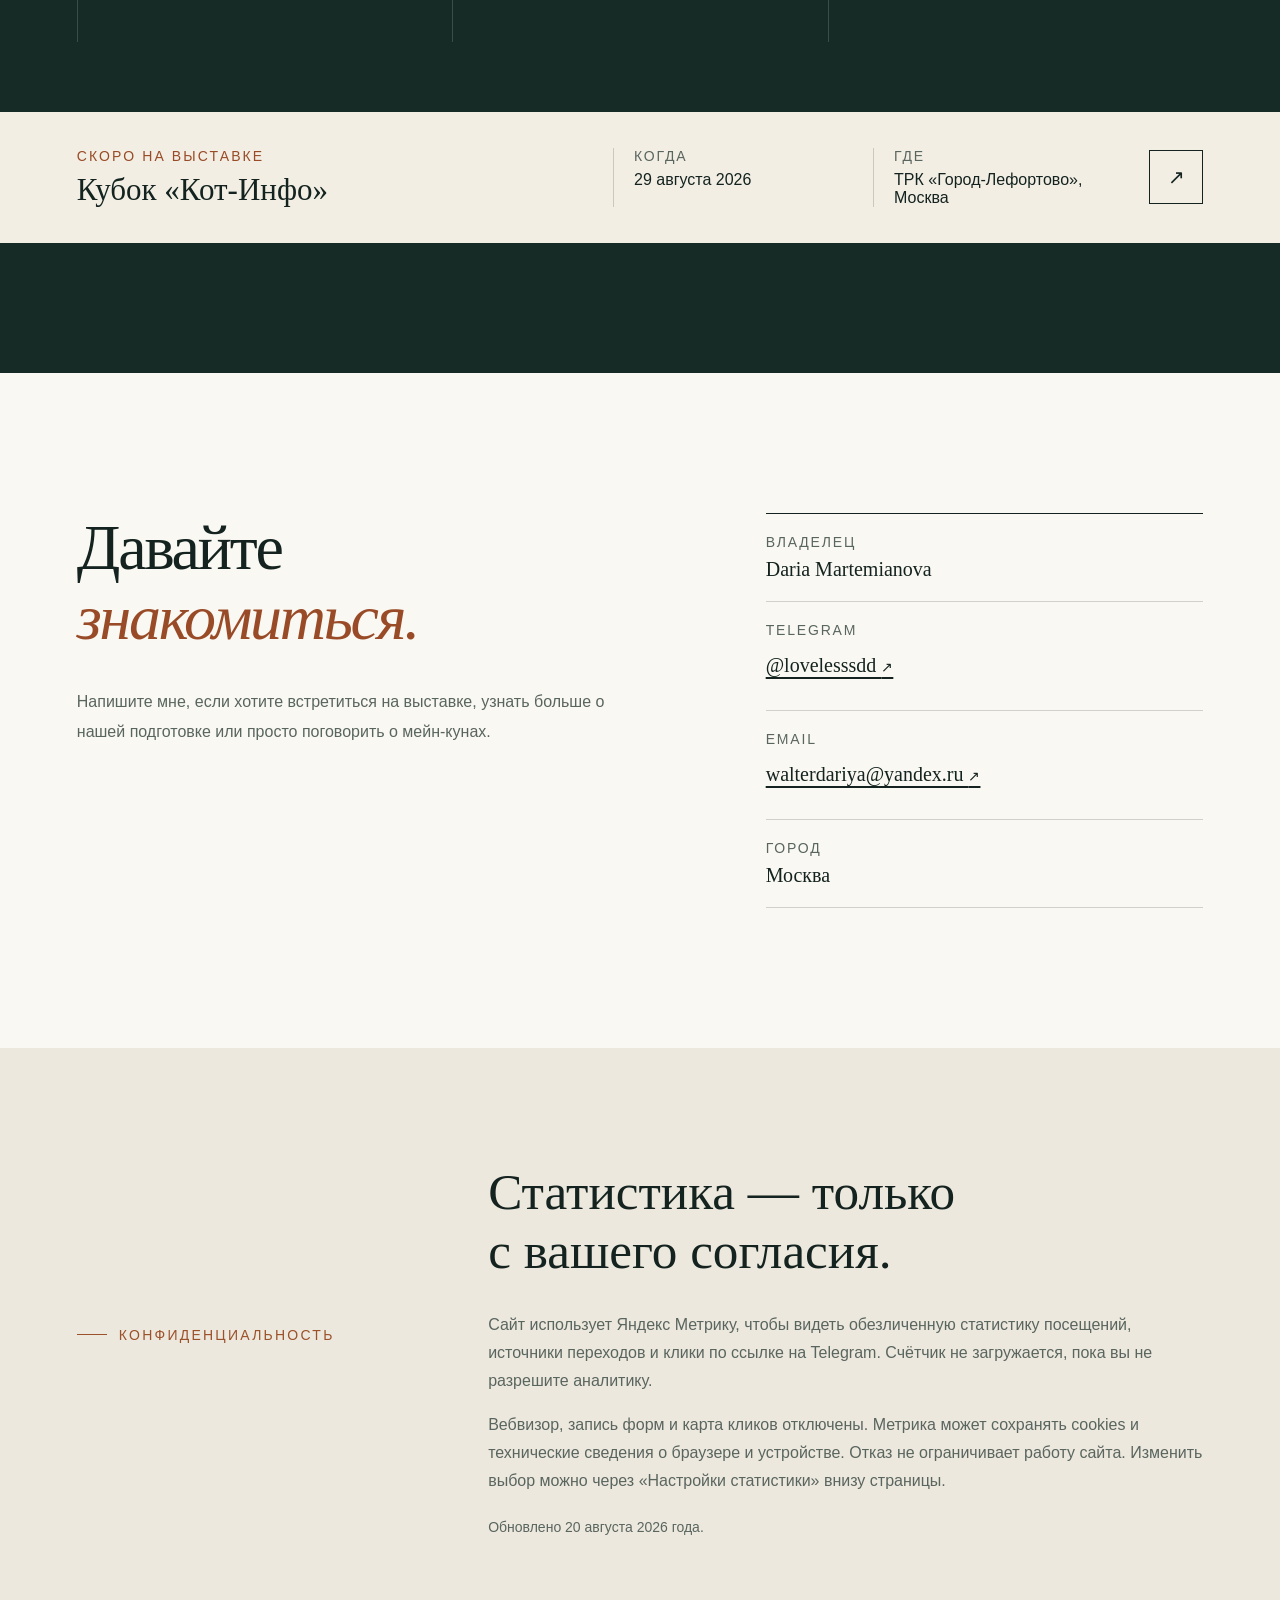
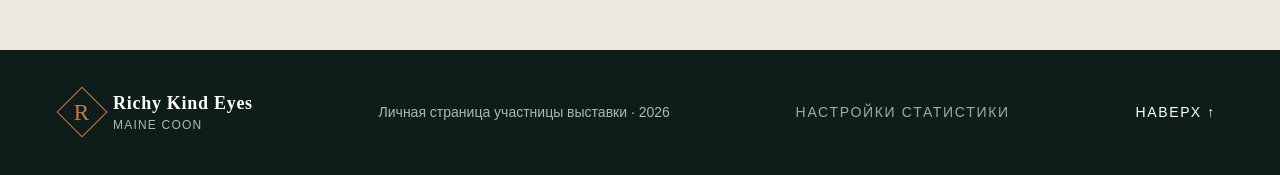
==== commit 628d850c: "Publish interactive photo loom below Richy hero" ====
--- a/docs/index.html
+++ b/docs/index.html
@@ -12,6 +12,7 @@
     <link rel="canonical" href="https://richykindeyespussycat.ru/" />
     <link rel="icon" href="./favicon.svg?v=rk-20260820" type="image/svg+xml" />
     <link rel="stylesheet" href="./styles.css?v=richy-craft-20260908" />
+    <link rel="stylesheet" href="./richy-loom.css?v=20260911" />
 
     <meta property="og:type" content="website" />
     <meta property="og:locale" content="ru_RU" />
@@ -88,6 +89,32 @@
           </div>
         </div>
 
+      </section>
+
+      <section class="richy-loom" aria-label="Фотолента Риччи">
+        <div class="loom-viewport">
+          <div class="loom-fallback" role="group" aria-label="Фотографии Риччи" tabindex="0">
+            <img src="./richy-loom-hat.webp" alt="Риччи в вязаной шляпке" width="360" height="480" decoding="async" draggable="false" />
+            <img src="./richy-loom-portrait.webp" alt="Риччи на руках" width="360" height="480" decoding="async" draggable="false" />
+            <img src="./richy-loom-walk.webp" alt="Риччи на прогулке в траве" width="360" height="480" decoding="async" draggable="false" />
+            <img src="./richy-loom-hero.webp" alt="Портрет Риччи" width="360" height="480" decoding="async" draggable="false" />
+            <img src="./richy-loom-window.webp" alt="Риччи у окна" width="360" height="480" decoding="async" draggable="false" />
+            <img src="./richy-loom-sister.webp" alt="Маленькая Риччи с сестрой" width="360" height="480" decoding="async" draggable="false" />
+          </div>
+          <canvas class="loom-canvas" aria-hidden="true"></canvas>
+        </div>
+        <div class="loom-toolbar">
+          <p>Моменты Риччи</p>
+          <span class="loom-hint" aria-hidden="true">Перетащите ленту</span>
+          <div class="loom-controls" hidden>
+            <button type="button" data-loom-step="-1" aria-label="Предыдущие фотографии"><svg viewBox="0 0 24 24" aria-hidden="true"><path d="m14 6-6 6 6 6M8 12h12" /></svg></button>
+            <button class="loom-pause" type="button" aria-label="Пауза фотоленты" aria-pressed="false">
+              <svg class="loom-pause-icon" viewBox="0 0 24 24" aria-hidden="true"><path d="M9 6v12M15 6v12" /></svg>
+              <svg class="loom-play-icon" viewBox="0 0 24 24" aria-hidden="true"><path d="m9 5 10 7-10 7Z" /></svg>
+            </button>
+            <button type="button" data-loom-step="1" aria-label="Следующие фотографии"><svg viewBox="0 0 24 24" aria-hidden="true"><path d="m10 6 6 6-6 6M4 12h12" /></svg></button>
+          </div>
+        </div>
       </section>
 
       <section class="intro section-shell" id="about">
@@ -353,7 +380,7 @@
         <a class="back-top" href="#top">Наверх ↑</a>
       </footer>
     </main>
-    <script type="module" src="./interactive-richy.js?v=richy-craft-20260908"></script>
+    <script type="module" src="./interactive-richy.js?v=richy-loom-20260911"></script>
     <script src="./analytics.js?v=richy-craft-20260908"></script>
   </body>
 </html>
--- a/docs/richy-loom.css
+++ b/docs/richy-loom.css
@@ -0,0 +1,110 @@
+.richy-loom {
+  background: var(--paper);
+  color: var(--ink);
+  padding-top: 16px;
+}
+
+.loom-viewport {
+  position: relative;
+  height: clamp(180px, 22vw, 288px);
+  isolation: isolate;
+  overflow: hidden;
+  touch-action: pan-y pinch-zoom;
+}
+
+.loom-fallback {
+  height: 100%;
+  display: flex;
+  align-items: center;
+  gap: 24px;
+  overflow-x: auto;
+  padding-inline: var(--page-gutter);
+  scrollbar-width: thin;
+  scrollbar-color: var(--copper-ink) var(--paper);
+  overscroll-behavior-x: contain;
+}
+
+.loom-fallback img {
+  flex: none;
+  width: auto;
+  height: 84%;
+  aspect-ratio: 3 / 4;
+  object-fit: cover;
+  border-radius: 12px;
+  user-select: none;
+}
+
+.loom-fallback:focus-visible {
+  outline: 2px solid var(--copper-ink);
+  outline-offset: -4px;
+}
+
+.loom-canvas {
+  position: absolute;
+  inset: 0;
+  display: none;
+  width: 100%;
+  height: 100%;
+  pointer-events: none;
+}
+
+.loom-ready .loom-canvas { display: block; }
+.loom-ready .loom-viewport { cursor: grab; }
+.loom-dragging .loom-viewport { cursor: grabbing; }
+.loom-ready .loom-fallback { opacity: 0; pointer-events: none; }
+
+.loom-toolbar {
+  min-height: 52px;
+  padding: 0 var(--page-gutter) 8px;
+  display: flex;
+  align-items: center;
+  gap: 20px;
+}
+
+.loom-toolbar p { margin: 0; font-size: .875rem; }
+.loom-hint { display: none; color: var(--muted); font-size: .875rem; }
+.loom-controls { display: flex; gap: 6px; margin-left: auto; }
+.loom-controls[hidden], .loom-pause[hidden] { display: none; }
+.loom-controls button {
+  display: inline-flex;
+  align-items: center;
+  justify-content: center;
+  width: 44px;
+  height: 44px;
+  padding: 0;
+  border: 1px solid var(--line);
+  border-radius: 50%;
+  color: var(--ink);
+  background: transparent;
+  cursor: pointer;
+  transition: background 160ms ease, color 160ms ease;
+}
+
+.loom-controls svg {
+  width: 20px;
+  height: 20px;
+  fill: none;
+  stroke: currentColor;
+  stroke-width: 1.5;
+  stroke-linecap: round;
+  stroke-linejoin: round;
+}
+
+.loom-pause .loom-play-icon,
+.loom-pause[aria-pressed="true"] .loom-pause-icon { display: none; }
+.loom-pause[aria-pressed="true"] .loom-play-icon { display: block; }
+
+@media (hover: hover) and (pointer: fine) {
+  .loom-ready .loom-hint { display: inline; }
+  .loom-controls button:hover { background: var(--ink); color: var(--paper); }
+}
+
+@media (max-width: 700px) {
+  .richy-loom { padding-top: 8px; }
+  .loom-toolbar { gap: 8px; padding-inline: 20px; }
+  .loom-hint { display: none !important; }
+}
+
+@media (prefers-reduced-motion: reduce) {
+  .loom-fallback { scroll-behavior: auto; }
+}
